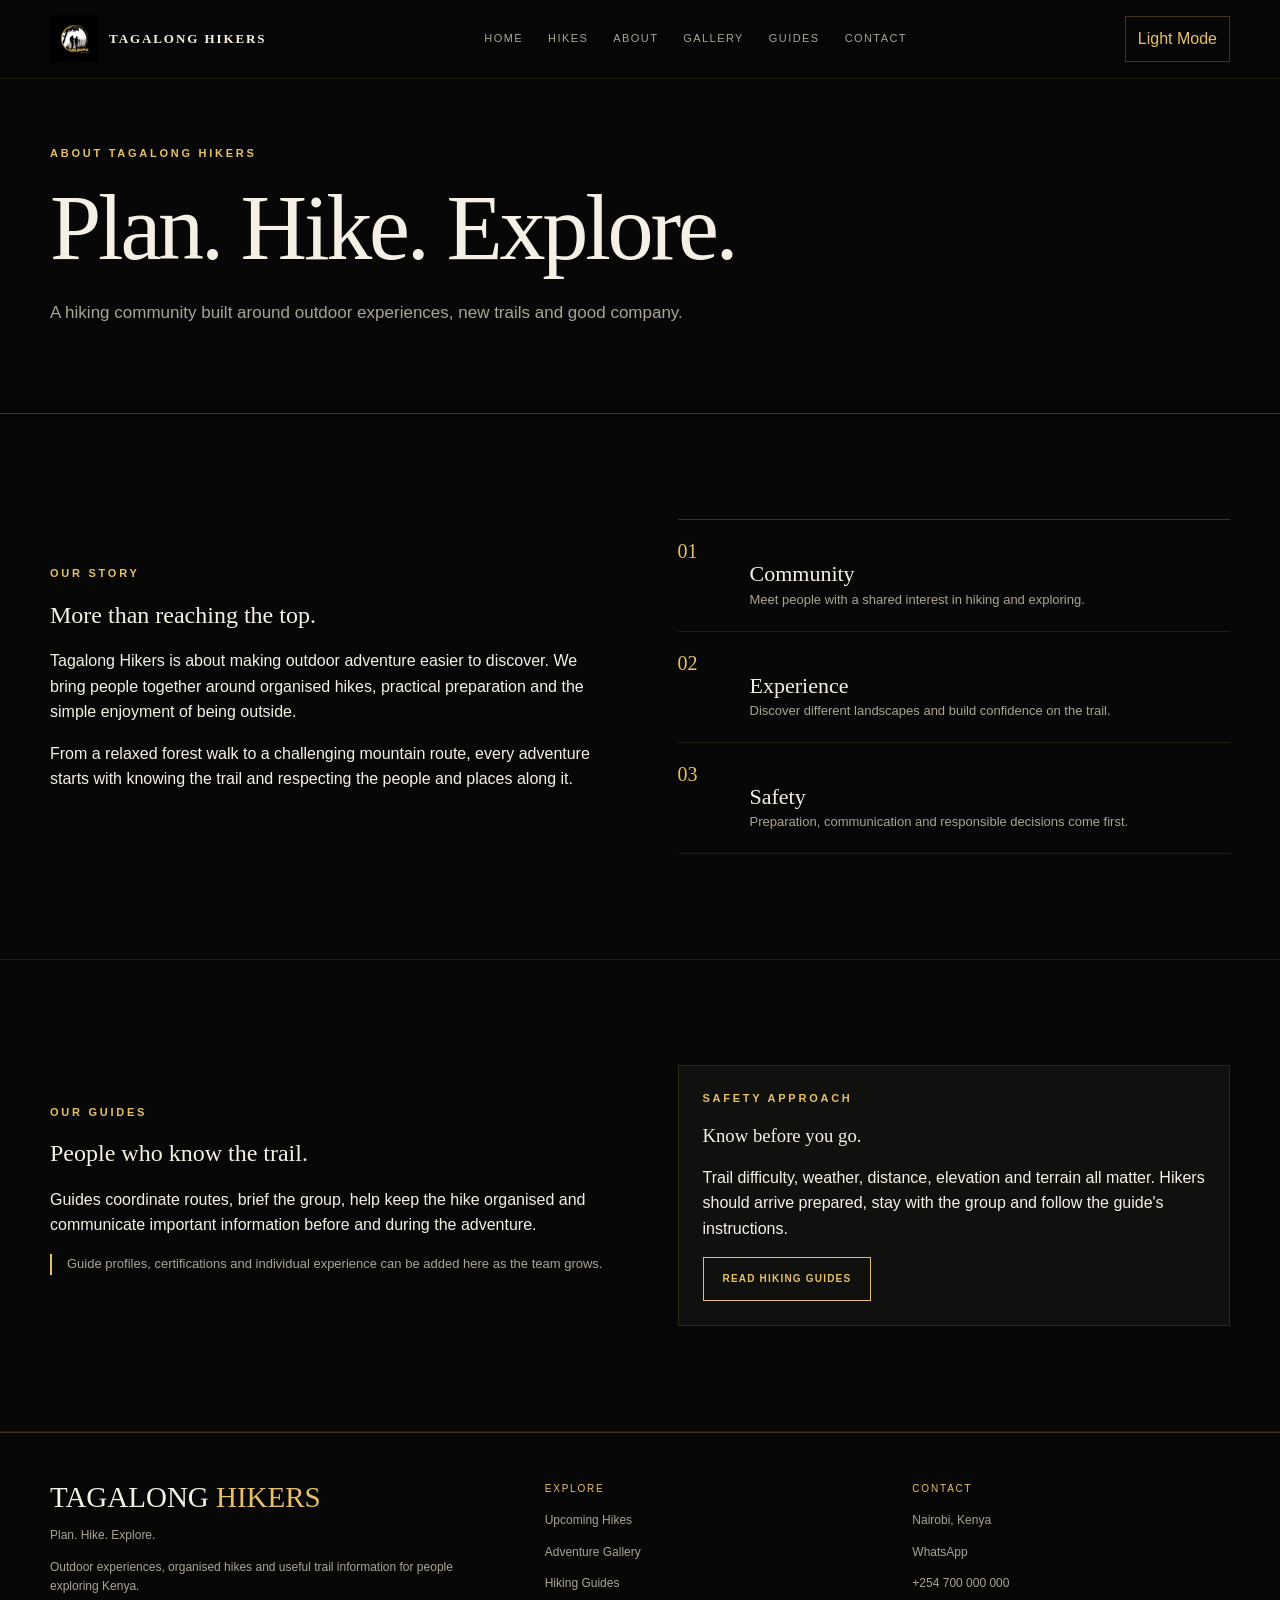
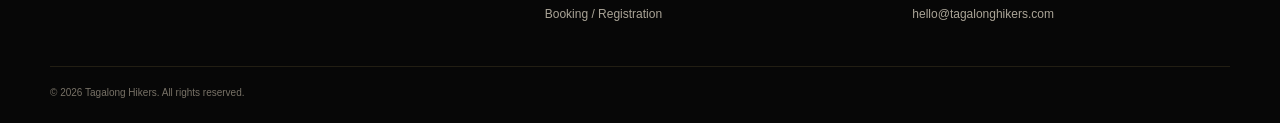
==== about.html @ f9eb4145 "initial commit" ====
<!doctype html>
<html lang="en">
  <head>
    <meta charset="utf-8" />
    <meta name="viewport" content="width=device-width,initial-scale=1" />
    <meta
      name="description"
      content="Tagalong Hikers — plan, hike and explore Kenya. Discover upcoming hikes, trail guides, registration and outdoor adventures."
    />
    <meta name="theme-color" content="#070707" />
    <title>About | Tagalong Hikers</title>
    <link rel="stylesheet" href="assets/styles.css" />
  </head>
  <body>
    <header class="site-header">
      <div class="container nav">
        <a class="brand" href="index.html"
          ><img src="assets/logo.png" alt="Tagalong Hikers logo" /><span
            >TAGALONG HIKERS</span
          ></a
        >
        <nav class="nav-links">
          <a href="index.html">Home</a><a href="hikes.html">Hikes</a
          ><a href="about.html">About</a><a href="gallery.html">Gallery</a
          ><a href="guides.html">Guides</a><a href="contact.html">Contact</a>
        </nav>
        <div class="nav-actions">
          <button class="theme-btn" type="button">Light Mode</button
          ><button class="menu-btn" type="button">Menu</button>
        </div>
      </div>
    </header>

    <main>
      <section class="page-hero">
        <div class="container">
          <div class="eyebrow">About Tagalong Hikers</div>
          <h1>Plan. Hike. Explore.</h1>
          <p>
            A hiking community built around outdoor experiences, new trails and
            good company.
          </p>
        </div>
      </section>
      <section class="section">
        <div class="container split">
          <div>
            <div class="eyebrow">Our story</div>
            <h2>More than reaching the top.</h2>
            <p>
              Tagalong Hikers is about making outdoor adventure easier to
              discover. We bring people together around organised hikes,
              practical preparation and the simple enjoyment of being outside.
            </p>
            <p>
              From a relaxed forest walk to a challenging mountain route, every
              adventure starts with knowing the trail and respecting the people
              and places along it.
            </p>
          </div>
          <div class="feature-list">
            <div class="feature">
              <b>01</b>
              <div>
                <h3>Community</h3>
                <p>
                  Meet people with a shared interest in hiking and exploring.
                </p>
              </div>
            </div>
            <div class="feature">
              <b>02</b>
              <div>
                <h3>Experience</h3>
                <p>
                  Discover different landscapes and build confidence on the
                  trail.
                </p>
              </div>
            </div>
            <div class="feature">
              <b>03</b>
              <div>
                <h3>Safety</h3>
                <p>
                  Preparation, communication and responsible decisions come
                  first.
                </p>
              </div>
            </div>
          </div>
        </div>
      </section>
      <section class="section">
        <div class="container split">
          <div>
            <div class="eyebrow">Our guides</div>
            <h2>People who know the trail.</h2>
            <p>
              Guides coordinate routes, brief the group, help keep the hike
              organised and communicate important information before and during
              the adventure.
            </p>
            <p class="notice">
              Guide profiles, certifications and individual experience can be
              added here as the team grows.
            </p>
          </div>
          <div class="card">
            <div class="eyebrow">Safety approach</div>
            <h3>Know before you go.</h3>
            <p>
              Trail difficulty, weather, distance, elevation and terrain all
              matter. Hikers should arrive prepared, stay with the group and
              follow the guide's instructions.
            </p>
            <a class="btn" href="guides.html">Read Hiking Guides</a>
          </div>
        </div>
      </section>
    </main>

    <footer>
      <div class="container">
        <div class="footer-grid">
          <div>
            <div class="footer-brand">TAGALONG <em>HIKERS</em></div>
            <p>Plan. Hike. Explore.</p>
            <p>
              Outdoor experiences, organised hikes and useful trail information
              for people exploring Kenya.
            </p>
          </div>
          <div>
            <div class="footer-title">Explore</div>
            <p><a href="hikes.html">Upcoming Hikes</a></p>
            <p><a href="gallery.html">Adventure Gallery</a></p>
            <p><a href="guides.html">Hiking Guides</a></p>
            <p><a href="booking.html">Booking / Registration</a></p>
          </div>
          <div>
            <div class="footer-title">Contact</div>
            <p>Nairobi, Kenya</p>
            <p><a href="https://wa.me/254700000000">WhatsApp</a></p>
            <p><a href="tel:+254700000000">+254 700 000 000</a></p>
            <p>
              <a href="mailto:hello@tagalonghikers.com"
                >hello@tagalonghikers.com</a
              >
            </p>
          </div>
        </div>
        <div class="copyright">
          © <span id="year"></span> Tagalong Hikers. All rights reserved.
        </div>
      </div>
    </footer>
    <script src="assets/script.js"></script>
  </body>
</html>
---- assets/styles.css ----
:root{
  --black:#070707;
  --black-2:#10100f;
  --black-3:#171715;
  --gold:#e6c068;
  --gold-light:#f1d995;
  --cream:#f5f0e5;
  --muted:#aaa497;
  --line:rgba(230,192,104,.25);
  --line-soft:rgba(230,192,104,.12);
  --max:1180px;
}
html[data-theme="light"]{
  --black:#f4f0e7;
  --black-2:#fffdf8;
  --black-3:#ebe5d8;
  --gold:#9c741b;
  --gold-light:#7c5b12;
  --cream:#171613;
  --muted:#655f54;
  --line:rgba(85,61,12,.28);
  --line-soft:rgba(85,61,12,.14);
}
*{box-sizing:border-box}
html{scroll-behavior:smooth}
body{margin:0;background:var(--black);color:var(--cream);font-family:Inter,Arial,sans-serif;line-height:1.6}
body,button,input,select,textarea{transition:background-color .25s,color .25s,border-color .25s}
a{color:inherit;text-decoration:none}
img{max-width:100%;display:block}
button{font:inherit}
.container{width:min(var(--max),calc(100% - 40px));margin:auto}
.site-header{position:fixed;inset:0 0 auto;z-index:100;background:color-mix(in srgb,var(--black) 92%,transparent);border-bottom:1px solid var(--line-soft);backdrop-filter:blur(12px)}
.nav{height:78px;display:flex;align-items:center;justify-content:space-between}
.brand{display:flex;align-items:center;gap:11px;font-family:Georgia,serif;font-weight:700;letter-spacing:.12em}
.brand img{width:48px;height:48px;object-fit:contain}
.brand span{font-size:13px}
.nav-links{display:flex;align-items:center;gap:25px;font-size:11px;text-transform:uppercase;letter-spacing:.13em}
.nav-links a{color:var(--muted)}
.nav-links a:hover,.nav-links a.active{color:var(--gold)}
.nav-actions{display:flex;gap:8px;align-items:center}
.menu-btn,.theme-btn{border:1px solid var(--line);background:transparent;color:var(--gold);padding:9px 12px;cursor:pointer}
.menu-btn{display:none}
.section{padding:105px 0;border-bottom:1px solid var(--line-soft)}
.hero{min-height:780px;padding:0;display:flex;align-items:center;position:relative;overflow:hidden;border-bottom:1px solid var(--line)}
.hero-full{isolation:isolate;background:#121613}
.hero-scene{position:absolute;inset:0;z-index:0;overflow:hidden;background:linear-gradient(135deg,#24251f 0%,#4b493d 48%,#161713 100%)}
.hero-background-image{position:absolute;inset:0;width:100%;height:100%;object-fit:cover;object-position:center;display:block}
.hero-image-placeholder{position:absolute;inset:0;display:flex;align-items:center;justify-content:center;flex-direction:column;gap:6px;color:rgba(245,240,229,.55);font-size:10px;letter-spacing:.2em;text-transform:uppercase;text-align:center}
.hero-image-placeholder small{font-size:9px;letter-spacing:.08em;color:rgba(245,240,229,.38);text-transform:none}
.hero-background-image:not([style*="display: none"]) + .hero-image-placeholder{display:none}
.scene-vignette{position:absolute;inset:0;background:linear-gradient(90deg,rgba(7,7,7,.88) 0%,rgba(7,7,7,.54) 38%,rgba(7,7,7,.12) 75%),linear-gradient(0deg,rgba(7,7,7,.64),transparent 38%,rgba(7,7,7,.16));pointer-events:none}
.hero-content{position:relative;z-index:2;width:100%;padding-top:92px;padding-bottom:110px}
.hero-copy-block{max-width:670px}
.eyebrow{font-size:11px;color:var(--gold);font-weight:700;text-transform:uppercase;letter-spacing:.25em}
h1,h2,h3{font-family:Georgia,"Times New Roman",serif;font-weight:500;line-height:1.06}
h1{font-size:clamp(54px,7.2vw,96px);margin:17px 0 22px;letter-spacing:-.035em}
h1 em{color:var(--gold);font-style:normal}
.hero-copy{max-width:570px;color:#ddd8cc;font-size:18px;line-height:1.7}
.actions{display:flex;gap:10px;flex-wrap:wrap;margin-top:31px}
.btn{display:inline-flex;align-items:center;justify-content:center;border:1px solid var(--gold);background:transparent;color:var(--gold);padding:12px 19px;min-height:44px;text-transform:uppercase;letter-spacing:.12em;font-size:10px;font-weight:700;cursor:pointer}
.btn:hover{background:var(--gold);color:var(--black)}
.btn.fill{background:var(--gold);color:var(--black)}
.btn.fill:hover{background:var(--gold-light)}
.scene-caption{position:absolute;right:32px;bottom:32px;z-index:3;border-left:2px solid var(--gold);padding:8px 16px;background:rgba(7,7,7,.35);backdrop-filter:blur(5px)}
.scene-caption span{display:block;color:var(--gold);font-size:8px;letter-spacing:.2em;font-weight:700}.scene-caption strong{font:500 23px Georgia,serif;color:#fff}
.hero-scroll{position:absolute;z-index:3;right:34px;bottom:34px;writing-mode:vertical-rl;color:#d0c8b7;font-size:8px;letter-spacing:.24em}
@media(max-width:900px){.hero{min-height:720px}.hero-content{padding-top:130px}.scene-vignette{background:linear-gradient(90deg,rgba(7,7,7,.9),rgba(7,7,7,.38)),linear-gradient(0deg,rgba(7,7,7,.72),transparent 48%)}.scene-caption{right:20px;bottom:24px}.hero-scroll{display:none}}
@media(max-width:620px){.hero{min-height:760px}.hero-content{padding-top:145px}.hero-copy{font-size:16px}.scene-caption{display:none}h1{font-size:54px}}

.hero-label{position:absolute;z-index:3;left:25px;right:25px;bottom:25px}
.hero-label strong{font:500 29px Georgia,serif;display:block}
.hero-label span{font-size:10px;color:var(--gold);text-transform:uppercase;letter-spacing:.16em}
.orbit{position:absolute;width:470px;height:470px;border:1px solid var(--line);border-radius:50%;transform:rotate(-18deg)}
.orbit:before{content:"TAGALONG HIKERS • PLAN • HIKE • EXPLORE •";position:absolute;top:-9px;left:50%;transform:translateX(-50%);white-space:nowrap;background:var(--black);padding:0 8px;color:var(--gold);font-size:9px;letter-spacing:.18em}
.hero-ring{position:absolute;width:410px;height:410px;border:1px solid var(--line-soft);border-radius:50%}

.section-head{display:flex;align-items:end;justify-content:space-between;gap:30px;margin-bottom:42px}
.section-head p{max-width:500px;color:var(--muted);margin:0}
.cards{display:grid;grid-template-columns:repeat(3,1fr);gap:16px}
.card{background:var(--black-2);border:1px solid var(--line-soft);padding:24px}
.card:hover{border-color:var(--line);transform:translateY(-3px);transition:.2s}
.hike-card{padding:0;overflow:hidden}
.hike-img{height:220px;position:relative;overflow:hidden;background:#222}
.hike-img img{width:100%;height:100%;object-fit:cover;transition:transform .5s}
.hike-card:hover .hike-img img{transform:scale(1.04)}
.hike-body{padding:23px}
.hike-meta{display:flex;gap:14px;flex-wrap:wrap;color:var(--muted);font-size:11px;margin:16px 0 20px}
.badge{display:inline-block;border:1px solid var(--line);padding:4px 7px;color:var(--gold);font-size:9px;letter-spacing:.13em;text-transform:uppercase}
.price{color:var(--cream);font-weight:700}
.filters{display:grid;grid-template-columns:1.5fr repeat(3,1fr);gap:10px;margin-bottom:28px}
input,select,textarea{width:100%;background:var(--black-2);border:1px solid var(--line-soft);color:var(--cream);padding:13px 14px;outline:none}
input:focus,select:focus,textarea:focus{border-color:var(--gold)}
label{font-size:10px;color:var(--gold);text-transform:uppercase;letter-spacing:.13em}
.field{display:flex;flex-direction:column;gap:7px}
.categories{display:flex;gap:8px;flex-wrap:wrap;margin-bottom:30px}
.category-btn{border:1px solid var(--line);background:transparent;color:var(--muted);padding:9px 13px;cursor:pointer;font-size:10px;text-transform:uppercase;letter-spacing:.12em}
.category-btn.active,.category-btn:hover{color:var(--gold);border-color:var(--gold)}
.empty{padding:50px;border:1px solid var(--line-soft);text-align:center;color:var(--muted);grid-column:1/-1}
.stats{display:grid;grid-template-columns:repeat(4,1fr);border:1px solid var(--line)}
.stat{padding:28px;border-right:1px solid var(--line)}
.stat:last-child{border-right:0}
.stat strong{font:500 42px Georgia,serif;color:var(--gold);display:block}
.stat span{font-size:10px;color:var(--muted);letter-spacing:.13em;text-transform:uppercase}
.split{display:grid;grid-template-columns:1fr 1fr;gap:75px;align-items:center}
.feature-list{border-top:1px solid var(--line)}
.feature{display:grid;grid-template-columns:58px 1fr;gap:14px;padding:20px 0;border-bottom:1px solid var(--line-soft)}
.feature b{color:var(--gold);font:500 20px Georgia,serif}
.feature p{margin:0;color:var(--muted);font-size:13px}
.feature h3{font-size:22px;margin-bottom:4px}
.map-wrap{height:460px;border:1px solid var(--line);overflow:hidden;background:var(--black-3);position:relative}
#map{height:100%;width:100%}
.map-note{position:absolute;z-index:500;left:15px;bottom:15px;background:var(--black-2);border:1px solid var(--line);padding:10px 12px;font-size:10px;color:var(--muted)}
.leaflet-control-attribution{font-size:8px}
.detail-grid{display:grid;grid-template-columns:1.1fr .9fr;gap:45px}
.detail-photo{height:480px;overflow:hidden;border:1px solid var(--line)}
.detail-photo img{width:100%;height:100%;object-fit:cover}
.detail-side{border:1px solid var(--line);background:var(--black-2);padding:28px;height:max-content}
.detail-facts{display:grid;grid-template-columns:1fr 1fr;border-top:1px solid var(--line);margin-top:24px}
.fact{padding:15px 0;border-bottom:1px solid var(--line-soft)}
.fact:nth-child(odd){padding-right:15px;border-right:1px solid var(--line-soft)}
.fact:nth-child(even){padding-left:15px}
.fact small{display:block;color:var(--muted);font-size:9px;text-transform:uppercase;letter-spacing:.13em}
.fact strong{font-size:14px}
.detail-sections{display:grid;grid-template-columns:1fr 1fr;gap:16px;margin-top:18px}
.list-card ul{padding-left:18px;color:var(--muted);margin-bottom:0}
.list-card li{margin:7px 0}
.elevation{border:1px solid var(--line);background:var(--black-2);padding:25px;margin-top:16px}
.elevation svg{width:100%;height:180px}
.elevation polyline{fill:none;stroke:var(--gold);stroke-width:3}
.elevation .axis{stroke:var(--line);stroke-width:1}
.gallery{display:grid;grid-template-columns:1.2fr .8fr .8fr;grid-auto-rows:220px;gap:12px}
.gallery-item{position:relative;overflow:hidden;border:1px solid var(--line-soft)}
.gallery-item:first-child{grid-row:span 2}
.gallery-item img{width:100%;height:100%;object-fit:cover;transition:.4s}
.gallery-item:hover img{transform:scale(1.04)}
.gallery-caption{position:absolute;z-index:2;left:16px;bottom:13px;font:500 20px Georgia,serif;text-shadow:0 2px 12px #000}
.guides{display:grid;grid-template-columns:repeat(2,1fr);gap:16px}
.guide-card{display:grid;grid-template-columns:75px 1fr;gap:20px}
.guide-number{font:500 60px Georgia,serif;color:rgba(230,192,104,.28)}
.testimonials{display:grid;grid-template-columns:repeat(3,1fr);gap:16px}
.quote{font:500 20px Georgia,serif;line-height:1.35}
.reviewer{color:var(--gold);font-size:10px;text-transform:uppercase;letter-spacing:.14em;margin-top:20px}
.weather{display:grid;grid-template-columns:repeat(4,1fr);gap:12px}
.weather-card{border:1px solid var(--line-soft);background:var(--black-2);padding:20px}
.weather-day{font-size:10px;text-transform:uppercase;color:var(--gold);letter-spacing:.14em}
.weather-temp{font:500 35px Georgia,serif;margin:12px 0 3px}
.weather-desc{font-size:12px;color:var(--muted)}
.form-layout{display:grid;grid-template-columns:1.1fr .9fr;gap:30px}
.form-grid{display:grid;grid-template-columns:1fr 1fr;gap:15px}
.full{grid-column:1/-1}
.confirmation{display:none;border:1px solid var(--gold);padding:22px;margin-top:15px}
.confirmation.show{display:block}
.confirmation strong{color:var(--gold);font-family:Georgia,serif;font-size:22px}
.cta{padding:90px 0;text-align:center;background:var(--black-2);border-bottom:1px solid var(--line-soft)}
.cta h2{max-width:780px;margin:12px auto 15px}
.cta p{max-width:600px;margin:auto;color:var(--muted)}
footer{padding:48px 0 22px;border-top:1px solid var(--line)}
.footer-grid{display:grid;grid-template-columns:1.4fr 1fr 1fr;gap:50px}
.footer-brand{font:500 29px Georgia,serif}
.footer-brand em{color:var(--gold);font-style:normal}
.footer-title{color:var(--gold);font-size:10px;text-transform:uppercase;letter-spacing:.18em;margin-bottom:14px}
footer p,footer a{color:var(--muted);font-size:12px}
footer a:hover{color:var(--gold)}
.copyright{margin-top:30px;padding-top:18px;border-top:1px solid var(--line-soft);color:#777166;font-size:10px}
.page-hero{padding:145px 0 70px;border-bottom:1px solid var(--line)}
.page-hero p{color:var(--muted);max-width:650px;font-size:17px}
.modal{display:none;position:fixed;inset:0;background:rgba(0,0,0,.78);z-index:300;padding:30px;overflow:auto}
.modal.show{display:flex;align-items:center;justify-content:center}
.modal-box{width:min(900px,100%);background:var(--black-2);border:1px solid var(--gold);padding:30px;position:relative}
.close{position:absolute;right:15px;top:15px;border:1px solid var(--line);background:transparent;color:var(--gold);padding:7px 10px;cursor:pointer}
.notice{border-left:2px solid var(--gold);padding-left:15px;color:var(--muted);font-size:13px}
@media(max-width:900px){
  .nav-links{display:none;position:absolute;top:78px;left:0;right:0;padding:20px;background:var(--black);border-bottom:1px solid var(--line);flex-direction:column;align-items:flex-start}
  .nav-links.open{display:flex}.menu-btn{display:block}
  .hero-grid,.split,.detail-grid,.form-layout{grid-template-columns:1fr}
  .hero-visual{order:-1;height:400px}.hero-photo{height:390px;width:320px}.orbit{width:390px;height:390px}.hero-ring{width:350px;height:350px}
  .cards,.testimonials{grid-template-columns:1fr}
  .stats{grid-template-columns:1fr 1fr}.stat:nth-child(2){border-right:0}.stat{border-bottom:1px solid var(--line)}
  .filters{grid-template-columns:1fr 1fr}
  .weather{grid-template-columns:1fr 1fr}
  .detail-photo{height:360px}
  .footer-grid{grid-template-columns:1fr 1fr}
}
@media(max-width:560px){
  .container{width:calc(100% - 28px)}
  .nav{height:68px}.nav-links{top:68px}
  .brand span{font-size:10px}.brand img{width:42px;height:42px}
  h1{font-size:50px}
  .hero{padding-top:110px}.hero-visual{height:330px}.hero-photo{width:255px;height:315px}.orbit{width:310px;height:310px}.hero-ring{width:280px;height:280px}
  .filters,.form-grid,.detail-sections,.guides{grid-template-columns:1fr}
  .full{grid-column:auto}
  .stats,.weather{grid-template-columns:1fr}
  .stat{border-right:0}.stat:last-child{border-bottom:0}
  .gallery{grid-template-columns:1fr;grid-auto-rows:230px}.gallery-item:first-child{grid-row:auto}
  .footer-grid{grid-template-columns:1fr}
}
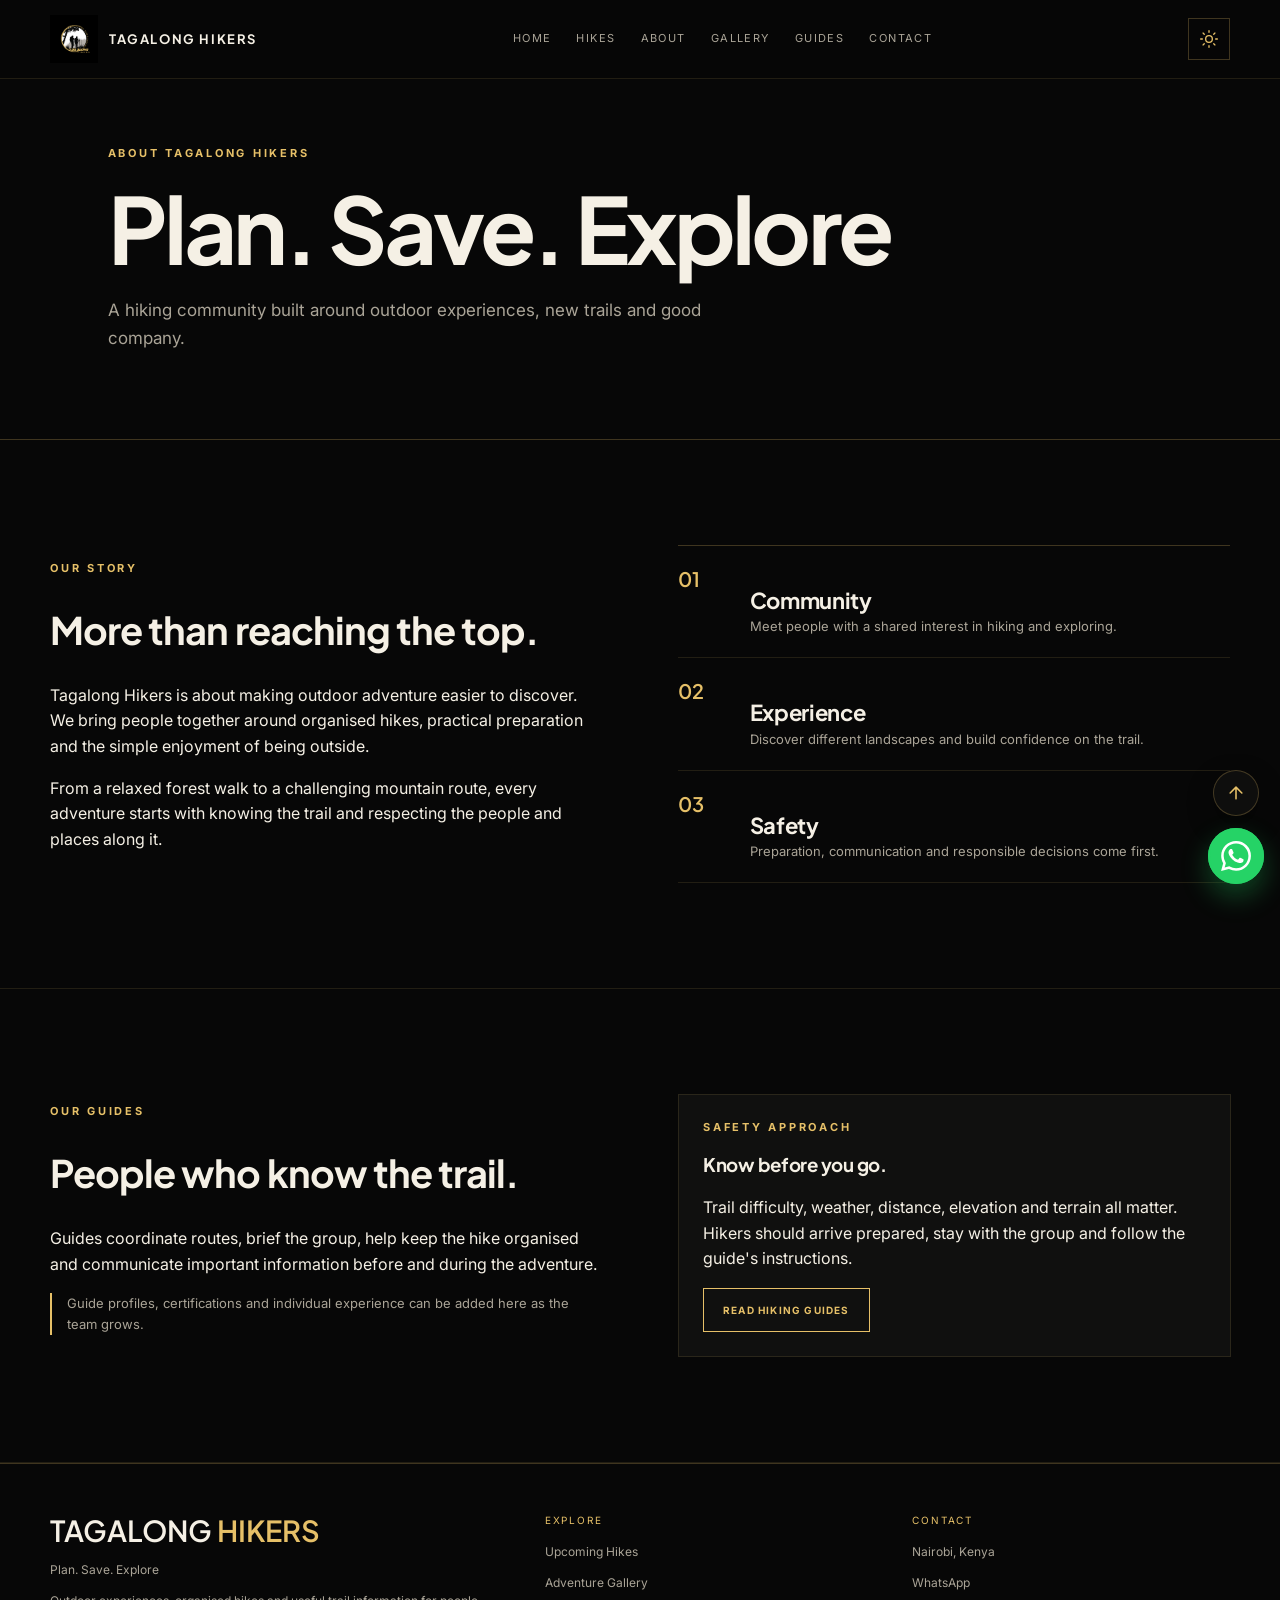
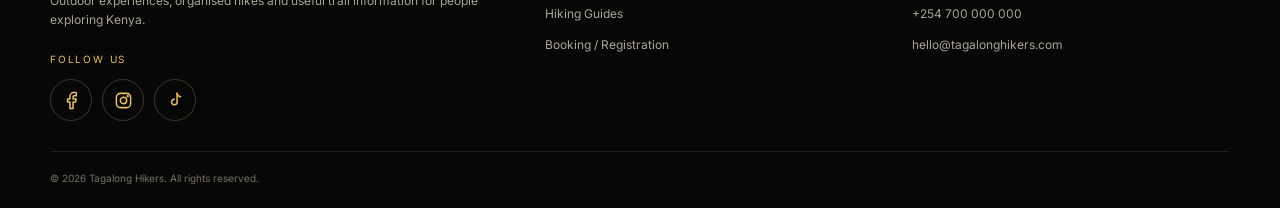
==== commit 7dcfeca8: "refined styling" ====
--- a/about.html
+++ b/about.html
@@ -35,7 +35,7 @@
       <section class="page-hero">
         <div class="container">
           <div class="eyebrow">About Tagalong Hikers</div>
-          <h1>Plan. Hike. Explore.</h1>
+          <h1>Plan. Save. Explore</h1>
           <p>
             A hiking community built around outdoor experiences, new trails and
             good company.
@@ -125,7 +125,7 @@
         <div class="footer-grid">
           <div>
             <div class="footer-brand">TAGALONG <em>HIKERS</em></div>
-            <p>Plan. Hike. Explore.</p>
+            <p>Plan. Save. Explore</p>
             <p>
               Outdoor experiences, organised hikes and useful trail information
               for people exploring Kenya.
--- a/assets/styles.css
+++ b/assets/styles.css
@@ -1,3 +1,4 @@
+@import url('https://fonts.googleapis.com/css2?family=Inter:wght@400;500;600;700&family=Plus+Jakarta+Sans:wght@500;600;700;800&display=swap');
 
 :root{
   --black:#070707;
@@ -24,7 +25,7 @@
 }
 *{box-sizing:border-box}
 html{scroll-behavior:smooth}
-body{margin:0;background:var(--black);color:var(--cream);font-family:Inter,Arial,sans-serif;line-height:1.6}
+body{margin:0;background:var(--black);color:var(--cream);font-family:var(--body);line-height:1.6}
 body,button,input,select,textarea{transition:background-color .25s,color .25s,border-color .25s}
 a{color:inherit;text-decoration:none}
 img{max-width:100%;display:block}
@@ -32,7 +33,7 @@
 .container{width:min(var(--max),calc(100% - 40px));margin:auto}
 .site-header{position:fixed;inset:0 0 auto;z-index:100;background:color-mix(in srgb,var(--black) 92%,transparent);border-bottom:1px solid var(--line-soft);backdrop-filter:blur(12px)}
 .nav{height:78px;display:flex;align-items:center;justify-content:space-between}
-.brand{display:flex;align-items:center;gap:11px;font-family:Georgia,serif;font-weight:700;letter-spacing:.12em}
+.brand{display:flex;align-items:center;gap:11px;font-family:var(--display);font-weight:700;letter-spacing:.12em}
 .brand img{width:48px;height:48px;object-fit:contain}
 .brand span{font-size:13px}
 .nav-links{display:flex;align-items:center;gap:25px;font-size:11px;text-transform:uppercase;letter-spacing:.13em}
@@ -53,7 +54,7 @@
 .hero-content{position:relative;z-index:2;width:100%;padding-top:92px;padding-bottom:110px}
 .hero-copy-block{max-width:670px}
 .eyebrow{font-size:11px;color:var(--gold);font-weight:700;text-transform:uppercase;letter-spacing:.25em}
-h1,h2,h3{font-family:Georgia,"Times New Roman",serif;font-weight:500;line-height:1.06}
+h1,h2,h3{font-family:var(--display);font-weight:500;line-height:1.06}
 h1{font-size:clamp(54px,7.2vw,96px);margin:17px 0 22px;letter-spacing:-.035em}
 h1 em{color:var(--gold);font-style:normal}
 .hero-copy{max-width:570px;color:#ddd8cc;font-size:18px;line-height:1.7}
@@ -63,13 +64,13 @@
 .btn.fill{background:var(--gold);color:var(--black)}
 .btn.fill:hover{background:var(--gold-light)}
 .scene-caption{position:absolute;right:32px;bottom:32px;z-index:3;border-left:2px solid var(--gold);padding:8px 16px;background:rgba(7,7,7,.35);backdrop-filter:blur(5px)}
-.scene-caption span{display:block;color:var(--gold);font-size:8px;letter-spacing:.2em;font-weight:700}.scene-caption strong{font:500 23px Georgia,serif;color:#fff}
+.scene-caption span{display:block;color:var(--gold);font-size:8px;letter-spacing:.2em;font-weight:700}.scene-caption strong{font:600 23px var(--display);color:#fff}
 .hero-scroll{position:absolute;z-index:3;right:34px;bottom:34px;writing-mode:vertical-rl;color:#d0c8b7;font-size:8px;letter-spacing:.24em}
 @media(max-width:900px){.hero{min-height:720px}.hero-content{padding-top:130px}.scene-vignette{background:linear-gradient(90deg,rgba(7,7,7,.9),rgba(7,7,7,.38)),linear-gradient(0deg,rgba(7,7,7,.72),transparent 48%)}.scene-caption{right:20px;bottom:24px}.hero-scroll{display:none}}
 @media(max-width:620px){.hero{min-height:760px}.hero-content{padding-top:145px}.hero-copy{font-size:16px}.scene-caption{display:none}h1{font-size:54px}}
 
 .hero-label{position:absolute;z-index:3;left:25px;right:25px;bottom:25px}
-.hero-label strong{font:500 29px Georgia,serif;display:block}
+.hero-label strong{font:600 29px var(--display);display:block}
 .hero-label span{font-size:10px;color:var(--gold);text-transform:uppercase;letter-spacing:.16em}
 .orbit{position:absolute;width:470px;height:470px;border:1px solid var(--line);border-radius:50%;transform:rotate(-18deg)}
 .orbit:before{content:"TAGALONG HIKERS • PLAN • HIKE • EXPLORE •";position:absolute;top:-9px;left:50%;transform:translateX(-50%);white-space:nowrap;background:var(--black);padding:0 8px;color:var(--gold);font-size:9px;letter-spacing:.18em}
@@ -100,12 +101,12 @@
 .stats{display:grid;grid-template-columns:repeat(4,1fr);border:1px solid var(--line)}
 .stat{padding:28px;border-right:1px solid var(--line)}
 .stat:last-child{border-right:0}
-.stat strong{font:500 42px Georgia,serif;color:var(--gold);display:block}
+.stat strong{font:600 42px var(--display);color:var(--gold);display:block}
 .stat span{font-size:10px;color:var(--muted);letter-spacing:.13em;text-transform:uppercase}
 .split{display:grid;grid-template-columns:1fr 1fr;gap:75px;align-items:center}
 .feature-list{border-top:1px solid var(--line)}
 .feature{display:grid;grid-template-columns:58px 1fr;gap:14px;padding:20px 0;border-bottom:1px solid var(--line-soft)}
-.feature b{color:var(--gold);font:500 20px Georgia,serif}
+.feature b{color:var(--gold);font:600 20px var(--display)}
 .feature p{margin:0;color:var(--muted);font-size:13px}
 .feature h3{font-size:22px;margin-bottom:4px}
 .map-wrap{height:460px;border:1px solid var(--line);overflow:hidden;background:var(--black-3);position:relative}
@@ -134,30 +135,30 @@
 .gallery-item:first-child{grid-row:span 2}
 .gallery-item img{width:100%;height:100%;object-fit:cover;transition:.4s}
 .gallery-item:hover img{transform:scale(1.04)}
-.gallery-caption{position:absolute;z-index:2;left:16px;bottom:13px;font:500 20px Georgia,serif;text-shadow:0 2px 12px #000}
+.gallery-caption{position:absolute;z-index:2;left:16px;bottom:13px;font:600 20px var(--display);text-shadow:0 2px 12px #000}
 .guides{display:grid;grid-template-columns:repeat(2,1fr);gap:16px}
 .guide-card{display:grid;grid-template-columns:75px 1fr;gap:20px}
-.guide-number{font:500 60px Georgia,serif;color:rgba(230,192,104,.28)}
+.guide-number{font:600 60px var(--display);color:rgba(230,192,104,.28)}
 .testimonials{display:grid;grid-template-columns:repeat(3,1fr);gap:16px}
-.quote{font:500 20px Georgia,serif;line-height:1.35}
+.quote{font:600 20px var(--display);line-height:1.35}
 .reviewer{color:var(--gold);font-size:10px;text-transform:uppercase;letter-spacing:.14em;margin-top:20px}
 .weather{display:grid;grid-template-columns:repeat(4,1fr);gap:12px}
 .weather-card{border:1px solid var(--line-soft);background:var(--black-2);padding:20px}
 .weather-day{font-size:10px;text-transform:uppercase;color:var(--gold);letter-spacing:.14em}
-.weather-temp{font:500 35px Georgia,serif;margin:12px 0 3px}
+.weather-temp{font:600 35px var(--display);margin:12px 0 3px}
 .weather-desc{font-size:12px;color:var(--muted)}
 .form-layout{display:grid;grid-template-columns:1.1fr .9fr;gap:30px}
 .form-grid{display:grid;grid-template-columns:1fr 1fr;gap:15px}
 .full{grid-column:1/-1}
 .confirmation{display:none;border:1px solid var(--gold);padding:22px;margin-top:15px}
 .confirmation.show{display:block}
-.confirmation strong{color:var(--gold);font-family:Georgia,serif;font-size:22px}
+.confirmation strong{color:var(--gold);font-family:var(--display);font-size:22px}
 .cta{padding:90px 0;text-align:center;background:var(--black-2);border-bottom:1px solid var(--line-soft)}
 .cta h2{max-width:780px;margin:12px auto 15px}
 .cta p{max-width:600px;margin:auto;color:var(--muted)}
 footer{padding:48px 0 22px;border-top:1px solid var(--line)}
 .footer-grid{display:grid;grid-template-columns:1.4fr 1fr 1fr;gap:50px}
-.footer-brand{font:500 29px Georgia,serif}
+.footer-brand{font:600 29px var(--display)}
 .footer-brand em{color:var(--gold);font-style:normal}
 .footer-title{color:var(--gold);font-size:10px;text-transform:uppercase;letter-spacing:.18em;margin-bottom:14px}
 footer p,footer a{color:var(--muted);font-size:12px}
@@ -195,3 +196,475 @@
   .gallery{grid-template-columns:1fr;grid-auto-rows:230px}.gallery-item:first-child{grid-row:auto}
   .footer-grid{grid-template-columns:1fr}
 }
+
+/* ===================================================================
+   MOTION LAYER
+   Hidden start states are scoped to .js-motion, which script.js only adds
+   when the visitor has not asked for reduced motion.
+   =================================================================== */
+:focus-visible{outline:2px solid var(--gold);outline-offset:3px}
+
+/* scroll progress + header */
+.scroll-progress{position:fixed;top:0;left:0;width:100%;height:3px;z-index:200;pointer-events:none;transform-origin:0 50%;transform:scaleX(0);background:linear-gradient(90deg,var(--gold),var(--gold-light))}
+.site-header{transition:box-shadow .3s,border-color .3s}
+.site-header.scrolled{border-bottom-color:var(--line);box-shadow:0 12px 40px rgba(0,0,0,.28)}
+body.page-leave{opacity:0;transition:opacity .26s ease}
+
+/* 3D hero canvas */
+.js-motion #hiker-canvas{opacity:0;transition:opacity 1.8s ease}
+.js-motion #hiker-canvas.ready{opacity:1}
+.hero-scene,.hero-content{will-change:transform}
+.hero-content{perspective:1200px}
+.hero-copy-block{transform-style:preserve-3d;transform:rotateX(var(--hrx,0deg)) rotateY(var(--hry,0deg));transition:transform .6s cubic-bezier(.2,.8,.2,1)}
+
+/* headline: each word rotates up out of a mask */
+.word{display:inline-block;max-width:100%;overflow:hidden;vertical-align:top;padding:0 .05em .14em;margin:0 -.05em -.14em;perspective:700px}
+.word-inner{display:inline-block;transform-origin:50% 100%;transform:translateY(105%) rotateX(-75deg);opacity:0;animation:wordIn 1s cubic-bezier(.2,.8,.2,1) forwards;animation-delay:calc(var(--i) * 75ms + 200ms)}
+@keyframes wordIn{to{transform:none;opacity:1}}
+
+/* hero supporting copy */
+.js-motion .hero-copy-block .eyebrow,
+.js-motion .hero-copy-block .hero-copy,
+.js-motion .hero-copy-block .actions{opacity:0;animation:riseIn 1s cubic-bezier(.2,.8,.2,1) both}
+.js-motion .hero-copy-block .eyebrow{animation-delay:.05s}
+.js-motion .hero-copy-block .hero-copy{animation-delay:.95s}
+.js-motion .hero-copy-block .actions{animation-delay:1.15s}
+@keyframes riseIn{from{opacity:0;transform:translateY(26px)}to{opacity:1;transform:none}}
+.js-motion .hero-scroll{animation:bob 2.6s ease-in-out infinite}
+@keyframes bob{50%{transform:translateY(-9px)}}
+
+/* scroll reveals */
+.js-motion [data-reveal]{opacity:0;transition:opacity .8s cubic-bezier(.2,.7,.2,1) var(--d,0ms),transform .95s cubic-bezier(.2,.7,.2,1) var(--d,0ms)}
+.js-motion [data-reveal="up"]{transform:translateY(36px)}
+.js-motion [data-reveal="left"]{transform:translateX(-34px)}
+.js-motion [data-reveal="zoom"]{transform:scale(.92)}
+.js-motion [data-reveal="3d"]{transform:perspective(1000px) translateY(44px) rotateX(16deg) scale(.96);transform-origin:50% 100%}
+.js-motion [data-reveal="flip"]{transform:perspective(800px) rotateX(-70deg);transform-origin:50% 0}
+.js-motion [data-reveal].in-view{opacity:1;transform:none}
+
+/* 3D tilt cards */
+:is(.card,.gallery-item,.weather-card).tilt,
+:is(.card,.gallery-item,.weather-card).tilt:hover{
+  position:relative;
+  transform:perspective(900px) translateY(var(--lift,0px)) rotateX(var(--rx,0deg)) rotateY(var(--ry,0deg));
+  transition:transform .55s cubic-bezier(.2,.8,.2,1),border-color .2s,box-shadow .4s;
+  will-change:transform}
+:is(.card,.gallery-item,.weather-card).tilt.tilting,
+:is(.card,.gallery-item,.weather-card).tilt.tilting:hover{
+  --lift:-6px;
+  transition:transform .12s ease-out,border-color .2s,box-shadow .4s;
+  border-color:var(--line);
+  box-shadow:0 28px 50px -24px rgba(0,0,0,.55)}
+.tilt-glare{position:absolute;inset:0;z-index:4;pointer-events:none;opacity:0;transition:opacity .35s;
+  background:radial-gradient(420px circle at var(--mx,50%) var(--my,50%),color-mix(in srgb,var(--gold) 24%,transparent),transparent 55%)}
+.tilting .tilt-glare{opacity:1}
+.tilt .hike-img img{transition:transform .3s ease-out}
+.tilt.tilting .hike-img img{transform:scale(1.1) translate(var(--tx,0px),var(--ty,0px))}
+
+/* buttons: magnetic pull and light sweep */
+.btn{position:relative;overflow:hidden;transform:translate(var(--bx,0px),var(--by,0px));transition:background-color .25s,color .25s,transform .3s cubic-bezier(.2,.8,.2,1)}
+.btn::after{content:"";position:absolute;inset:0;pointer-events:none;background:linear-gradient(110deg,transparent 30%,rgba(255,255,255,.34) 50%,transparent 70%);transform:translateX(-130%)}
+.btn:hover::after{transform:translateX(130%);transition:transform .75s ease}
+
+/* elevation profile draws itself */
+.js-motion .elevation polyline[pathLength]{stroke-dasharray:1;stroke-dashoffset:1}
+.js-motion .elevation.in-view polyline[pathLength]{stroke-dashoffset:0;transition:stroke-dashoffset 2.4s cubic-bezier(.6,0,.2,1) .3s}
+
+/* modal opens with a 3D pop */
+.modal.show{animation:fadeIn .25s ease both}
+.modal.show .modal-box{animation:modalIn .65s cubic-bezier(.2,.8,.2,1) both;transform-origin:50% 0}
+@keyframes fadeIn{from{opacity:0}to{opacity:1}}
+@keyframes modalIn{from{opacity:0;transform:perspective(1200px) translateY(46px) rotateX(-14deg) scale(.94)}to{opacity:1;transform:none}}
+
+/* slow push-in on the hero photo fallback */
+.hero-background-image{animation:pushIn 24s ease-in-out infinite alternate}
+@keyframes pushIn{from{transform:scale(1)}to{transform:scale(1.08)}}
+
+@media(hover:none){.tilt-glare{display:none}}
+@media(prefers-reduced-motion:reduce){
+  *,*::before,*::after{animation:none!important;transition-duration:.01ms!important;scroll-behavior:auto!important}
+  .word-inner{opacity:1;transform:none}
+}
+
+
+/* ===================================================================
+   THEME SYNC + FIT FIXES
+   =================================================================== */
+
+/* Form controls and scrollbars follow the theme */
+html{color-scheme:dark}
+html[data-theme="light"]{color-scheme:light}
+
+/* The hero always sits on a dark photo / 3D scene, so it keeps the dark-theme
+   palette in BOTH modes. Without this, light mode turned the headline dark. */
+.hero,.hero-full{
+  --black:#070707;--black-2:#10100f;--black-3:#171715;
+  --gold:#e6c068;--gold-light:#f1d995;--cream:#f5f0e5;--muted:#aaa497;
+  --line:rgba(230,192,104,.25);--line-soft:rgba(230,192,104,.12);
+  color:var(--cream)}
+
+/* Gallery captions sit on photos: fixed light text over a soft shade */
+.gallery-item::before{content:"";position:absolute;inset:auto 0 0;height:55%;z-index:1;pointer-events:none;background:linear-gradient(0deg,rgba(7,7,7,.75),transparent)}
+.gallery-caption{color:#f5f0e5}
+
+/* Dark map tiles in dark mode; normal tiles in light mode */
+/* (scoped in the Kenya map block below) */
+
+/* Hero copy sits a little further in from the left edge, on every page */
+.hero-copy-block{margin-left:clamp(0px,4.5vw,64px)}
+.page-hero .container{padding-left:clamp(0px,4.5vw,64px)}
+
+/* Nothing may cause sideways scrolling while things animate */
+html,body{overflow-x:clip}
+@supports not (overflow:clip){html,body{overflow-x:hidden}}
+.stat strong{font-variant-numeric:tabular-nums}
+
+/* Headlines never outgrow the screen (words are masked, so they must fit) */
+@media(max-width:620px){
+  .hero h1,.page-hero h1{font-size:min(54px,14.5vw)}
+}
+
+/* Modal: tall content scrolls from the top instead of being cut off */
+.modal.show{align-items:normal;justify-content:normal}
+.modal-box{margin:auto}
+.modal .detail-photo{height:min(360px,45vh)}
+@media(max-width:560px){
+  .modal{padding:12px}
+  .modal-box{padding:20px}
+}
+
+/* ===================================================================
+   KENYA HIKING MAP
+   =================================================================== */
+:root{--lv-easy:#79c088;--lv-moderate:#e0b24e;--lv-difficult:#e2805a}
+html[data-theme="light"]{--lv-easy:#2f7a42;--lv-moderate:#94670a;--lv-difficult:#b04722}
+.lv-easy{--c:var(--lv-easy)}.lv-moderate{--c:var(--lv-moderate)}.lv-difficult{--c:var(--lv-difficult)}
+
+.kenya-section h2{font-size:clamp(30px,4vw,44px);margin:10px 0 0}
+.kenya-layout{display:grid;grid-template-columns:1fr 340px;gap:16px;align-items:start}
+.kenya-wrap{height:640px;scroll-margin-top:96px}
+#contact-map{height:100%;width:100%}
+.kenya-map{background:var(--black-3);font-family:Inter,Arial,sans-serif}
+.map-hint{margin:14px 0 0;color:var(--muted);font-size:12px}
+@media(max-width:900px){
+  .kenya-layout{grid-template-columns:1fr}
+  .kenya-wrap{height:480px}
+  .kenya-section .section-head{flex-direction:column;align-items:flex-start;gap:12px}
+}
+
+/* Dark-mode tile filter only applies to the older OSM maps; this map swaps real tiles */
+html:not([data-theme="light"]) .leaflet-container:not(.kenya-map) .leaflet-tile-pane{filter:invert(1) hue-rotate(180deg) brightness(.92) contrast(.9) saturate(.7)}
+
+/* pins */
+.pin-wrap{background:none;border:0}
+.pin{--c:var(--gold);position:relative;display:block;width:38px;height:46px;filter:drop-shadow(0 5px 6px rgba(0,0,0,.45));
+  animation:pinDrop .7s cubic-bezier(.3,1.6,.5,1) both;animation-delay:calc(var(--i) * 70ms + 200ms);animation-play-state:paused}
+.kenya-wrap.live .pin{animation-play-state:running}
+.pin svg{display:block;width:38px;height:46px;overflow:visible;transform-origin:50% 100%;transition:transform .25s cubic-bezier(.2,.8,.2,1)}
+.pin-body{fill:var(--c);stroke:rgba(0,0,0,.4);stroke-width:1.5}
+.pin-peak{fill:#fff}
+.pin.lv-moderate .pin-peak{fill:#1a1408}
+.pin-ours .pin-body{stroke:#f1d995;stroke-width:2.5}
+.leaflet-marker-icon:hover .pin svg,.pin.active svg{transform:scale(1.2) translateY(-2px)}
+.pin.active .pin-body{stroke:#fff;stroke-width:2.5}
+.pin-pulse{position:absolute;left:19px;top:18px;width:28px;height:28px;margin:-14px 0 0 -14px;border:2px solid #f1d995;border-radius:50%;animation:pinPulse 2.4s ease-out infinite}
+@keyframes pinDrop{from{opacity:0;transform:translateY(-30px) scale(.6)}to{opacity:1;transform:none}}
+@keyframes pinPulse{from{transform:scale(.6);opacity:.9}to{transform:scale(2.3);opacity:0}}
+.city-label{background:transparent;border:0;box-shadow:none;color:var(--gold);font:700 9px Inter,Arial,sans-serif;letter-spacing:.16em;text-transform:uppercase;text-shadow:0 0 5px var(--black),0 0 5px var(--black)}
+.city-label:before{display:none}
+
+/* map controls */
+.kenya-map .map-panel{background:color-mix(in srgb,var(--black-2) 92%,transparent);border:1px solid var(--line);backdrop-filter:blur(6px);color:var(--muted);font-size:11px}
+.map-toggle{display:flex;padding:3px;gap:3px}
+.map-toggle button{border:0;background:transparent;color:var(--muted);padding:7px 12px;font:700 10px Inter,Arial,sans-serif;letter-spacing:.12em;text-transform:uppercase;cursor:pointer;transition:background-color .2s,color .2s}
+.map-toggle button:hover{color:var(--gold)}
+.map-toggle button.active{background:var(--gold);color:var(--black)}
+.map-legend{display:flex;flex-wrap:wrap;gap:6px 14px;padding:9px 12px;margin-bottom:26px!important;max-width:300px}
+.map-legend span{display:inline-flex;align-items:center;gap:6px}
+.dot{width:10px;height:10px;border-radius:50%;background:var(--c);display:inline-block}
+.dot.ring{background:transparent;border:2px solid var(--gold)}
+.kenya-map .leaflet-bar{border:1px solid var(--line);box-shadow:none;border-radius:0}
+.kenya-map .leaflet-bar a{background:var(--black-2);color:var(--gold);border-bottom:1px solid var(--line-soft);border-radius:0}
+.kenya-map .leaflet-bar a:hover{background:var(--gold);color:var(--black)}
+.kenya-map .leaflet-control-attribution{background:color-mix(in srgb,var(--black) 82%,transparent);color:var(--muted)}
+.kenya-map .leaflet-control-attribution a{color:var(--gold)}
+
+/* popups */
+.kenya-popup .leaflet-popup-content-wrapper{background:var(--black-2);color:var(--cream);border:1px solid var(--line);border-radius:0;box-shadow:0 22px 50px rgba(0,0,0,.5);animation:popIn .35s cubic-bezier(.2,.8,.2,1) both;transform-origin:50% 100%}
+.kenya-popup .leaflet-popup-tip{background:var(--black-2);border:1px solid var(--line)}
+.kenya-popup .leaflet-popup-content{margin:18px 20px}
+.kenya-popup a.leaflet-popup-close-button{color:var(--gold);top:8px;right:8px}
+.kp-tags{display:flex;gap:6px;flex-wrap:wrap}
+.kp .badge{color:var(--c,var(--gold));border-color:currentColor}
+.kp .badge.badge-ours{color:var(--gold)}
+.kp h3{font-size:24px;margin:12px 0 4px}
+.kp p{margin:0 0 10px;font-size:13px;line-height:1.55;color:var(--muted)}
+.kp .kp-region{color:var(--gold);font-size:10px;letter-spacing:.1em;text-transform:uppercase}
+.kp-facts{display:grid;grid-template-columns:1fr 1fr;margin:14px 0;border-top:1px solid var(--line-soft)}
+.kp-facts div{padding:9px 0;border-bottom:1px solid var(--line-soft)}
+.kp-facts div:nth-child(odd){padding-right:10px}
+.kp-facts dt{font-size:9px;text-transform:uppercase;letter-spacing:.12em;color:var(--muted)}
+.kp-facts dd{margin:2px 0 0;font-size:13px;font-weight:600}
+.kp-actions{display:flex;gap:8px;flex-wrap:wrap}
+.kp .btn{padding:10px 13px;min-height:40px;font-size:9px}
+.kenya-popup .kp .btn{color:var(--gold)}
+.kenya-popup .kp .btn.fill{color:var(--black)}
+.kenya-popup .kp .btn:hover{color:var(--black)}
+@keyframes popIn{from{opacity:0;transform:translateY(12px) scale(.96)}to{opacity:1;transform:none}}
+
+/* place list */
+.spot-list{list-style:none;margin:0;padding:0;height:640px;overflow:auto;position:relative;border:1px solid var(--line);background:var(--black-2);scrollbar-width:thin;scrollbar-color:var(--gold) transparent}
+@media(max-width:900px){.spot-list{height:auto;max-height:360px}}
+.spot-list li{border-bottom:1px solid var(--line-soft);animation:listIn .5s cubic-bezier(.2,.8,.2,1) both;animation-delay:calc(var(--i) * 40ms)}
+.spot-list li:last-child{border-bottom:0}
+@keyframes listIn{from{opacity:0;transform:translateX(14px)}to{opacity:1;transform:none}}
+.spot{width:100%;display:flex;align-items:center;gap:12px;padding:14px 16px;background:transparent;border:0;border-left:3px solid transparent;color:var(--cream);text-align:left;cursor:pointer;transition:background-color .2s,border-color .2s}
+.spot:hover{background:var(--black-3)}
+.spot.active{background:var(--black-3);border-left-color:var(--gold)}
+.spot-dot{flex:none;width:11px;height:11px;border-radius:50%;background:var(--c)}
+.spot-body{flex:1;min-width:0}
+.spot-body strong{display:block;font:600 17px var(--display)}
+.spot-body small{display:block;color:var(--muted);font-size:11px;white-space:nowrap;overflow:hidden;text-overflow:ellipsis}
+.star{color:var(--gold);font-style:normal}
+.spot-lv{flex:none;color:var(--c);font-size:9px;font-weight:700;letter-spacing:.12em;text-transform:uppercase}
+.categories .category-btn span{opacity:.6;margin-left:4px}
+
+/* Kenya map: terrain tiles are bright, so calm them down in dark mode */
+html:not([data-theme="light"]) .kenya-map.is-terrain .leaflet-tile-pane{filter:brightness(.74) contrast(1.05) saturate(.85)}
+.kenya-map .leaflet-control-container .leaflet-top.leaflet-left{margin-top:4px}
+.kenya-wrap{min-width:0;position:relative}
+.kenya-layout>*{min-width:0}
+.spot-list:focus-visible{outline:2px solid var(--gold);outline-offset:2px}
+@media(max-width:560px){
+  .kenya-wrap{height:420px}
+  .map-legend{max-width:210px;padding:7px 9px;gap:4px 10px}
+  .map-toggle button{padding:6px 9px}
+}
+
+
+/* ===================================================================
+   HEADER CONTROLS  (theme toggle + menu)
+   Two matching 42px icon buttons, aligned to the nav on every screen size.
+   =================================================================== */
+.nav-actions{gap:10px;flex:none}
+.theme-btn,.menu-btn{position:relative;width:42px;height:42px;padding:0;display:inline-grid;place-items:center;flex:none;
+  border:1px solid var(--line);background:transparent;color:var(--gold);cursor:pointer;line-height:0;
+  transition:background-color .25s,color .25s,border-color .25s,transform .15s}
+.menu-btn{display:none}
+.theme-btn:active,.menu-btn:active{transform:scale(.94)}
+@media(hover:hover){
+  .theme-btn:hover,.menu-btn:hover{background:var(--gold);border-color:var(--gold);color:var(--black)}
+}
+
+/* sun shows in dark mode (tap to go light); moon shows in light mode */
+.theme-btn .ico{position:absolute;inset:0;display:grid;place-items:center;transition:transform .5s cubic-bezier(.2,.8,.2,1),opacity .3s}
+.theme-btn .ico svg{width:20px;height:20px}
+.theme-btn .ico-moon{opacity:0;transform:rotate(-90deg) scale(.5)}
+html[data-theme="light"] .theme-btn .ico-sun{opacity:0;transform:rotate(90deg) scale(.5)}
+html[data-theme="light"] .theme-btn .ico-moon{opacity:1;transform:none}
+
+/* hamburger that turns into a close (X) */
+.bars{position:relative;display:block;width:18px;height:12px}
+.bars i{position:absolute;left:0;width:100%;height:1.6px;background:currentColor;transition:top .3s cubic-bezier(.2,.8,.2,1),transform .3s cubic-bezier(.2,.8,.2,1),opacity .2s}
+.bars i:nth-child(1){top:0}
+.bars i:nth-child(2){top:5.2px}
+.bars i:nth-child(3){top:10.4px}
+.menu-btn[aria-expanded="true"]{border-color:var(--gold)}
+.menu-btn[aria-expanded="true"] .bars i:nth-child(1){top:5.2px;transform:rotate(45deg)}
+.menu-btn[aria-expanded="true"] .bars i:nth-child(2){opacity:0}
+.menu-btn[aria-expanded="true"] .bars i:nth-child(3){top:5.2px;transform:rotate(-45deg)}
+
+@media(max-width:900px){
+  .menu-btn{display:inline-grid}
+  /* tidier dropdown: full-width rows, comfortable tap targets */
+  .nav-links{gap:0;padding:6px 20px 14px;box-shadow:0 26px 40px rgba(0,0,0,.32)}
+  .nav-links a{width:100%;padding:15px 0;font-size:12px;border-bottom:1px solid var(--line-soft)}
+  .nav-links a:last-child{border-bottom:0}
+  .nav-links.open{animation:navIn .3s cubic-bezier(.2,.8,.2,1)}
+}
+@keyframes navIn{from{opacity:0;transform:translateY(-8px)}}
+@media(max-width:560px){
+  .nav-actions{gap:8px}
+  .theme-btn,.menu-btn{width:40px;height:40px}
+  .brand{min-width:0;gap:9px}
+  .brand span{white-space:nowrap}
+}
+@media(max-width:360px){.brand span{letter-spacing:.06em}}
+
+
+/* ===================================================================
+   MODERN TYPOGRAPHY  +  COMPACT HERO
+   Change --display / --body here to restyle text across the whole site.
+   =================================================================== */
+:root{
+  --display:"Plus Jakarta Sans","Inter",system-ui,-apple-system,"Segoe UI",Roboto,Arial,sans-serif;
+  --body:"Inter",system-ui,-apple-system,"Segoe UI",Roboto,Arial,sans-serif;
+}
+body{font-family:var(--body)}
+input,select,textarea,button{font-family:inherit}
+h1,h2,h3{font-family:var(--display);font-weight:700;letter-spacing:-.025em;line-height:1.12}
+h2{font-size:clamp(26px,3.4vw,38px)}
+h3{letter-spacing:-.015em}
+.brand{letter-spacing:.1em}
+
+/* Homepage hero: shorter, so the photo shows with far less cropping */
+.hero{min-height:clamp(500px,72vh,640px)}
+.hero-content{padding-top:104px;padding-bottom:76px}
+.hero-copy-block{max-width:620px}
+.hero .eyebrow{font-size:10.5px;letter-spacing:.22em}
+.hero h1{font-size:clamp(36px,4.8vw,62px);line-height:1.08;letter-spacing:-.035em;margin:14px 0 18px;font-weight:800}
+.hero-copy{font-size:16px;line-height:1.7;max-width:520px}
+.hero .actions{margin-top:26px}
+.scene-caption strong{font-size:19px}
+.hero-background-image{object-position:center 45%;animation:pushIn 24s ease-in-out infinite alternate}
+@keyframes pushIn{from{transform:scale(1)}to{transform:scale(1.035)}}
+
+/* Inner-page heroes share the smaller scale */
+.page-hero{padding:132px 0 56px}
+.page-hero h1{font-size:clamp(32px,4.4vw,54px);line-height:1.1;letter-spacing:-.035em;font-weight:800;margin:12px 0 16px}
+.page-hero p{font-size:16px}
+
+@media(max-width:900px){
+  .hero{min-height:560px}
+  .hero-content{padding-top:112px;padding-bottom:64px}
+}
+@media(max-width:620px){
+  .hero{min-height:0}
+  .hero-content{padding-top:104px;padding-bottom:56px}
+  .hero h1,.page-hero h1{font-size:clamp(30px,9.4vw,38px)}
+  .hero-copy{font-size:15px}
+  .hero .actions{margin-top:22px}
+  .page-hero{padding:118px 0 44px}
+}
+
+/* Weather states */
+.weather-note{grid-column:1/-1;margin:2px 0 0;font-size:11px;letter-spacing:.06em;color:var(--muted);max-width:none}
+.weather-error p{margin:0 auto;max-width:420px}
+.weather-error .actions{justify-content:center;margin-top:20px}
+
+/* remove legacy extra top padding on small screens (hero content already clears the header) */
+@media(max-width:560px){.hero{padding-top:0}}
+
+/* ===================================================================
+   LARGE SCREENS: hero back to its original size (small screens keep the compact hero)
+   Modern font stays; only the scale changes.
+   =================================================================== */
+@media(min-width:1025px){
+  .hero{min-height:780px}
+  .hero-content{padding-top:92px;padding-bottom:110px}
+  .hero-copy-block{max-width:670px}
+  .hero .eyebrow{font-size:11px;letter-spacing:.25em}
+  .hero h1{font-size:clamp(54px,7.2vw,96px);line-height:1.04;letter-spacing:-.04em;margin:17px 0 22px;font-weight:700}
+  .hero-copy{font-size:18px;max-width:570px}
+  .hero .actions{margin-top:31px}
+  .scene-caption strong{font-size:23px}
+
+  .page-hero{padding:145px 0 70px}
+  .page-hero h1{font-size:clamp(54px,7.2vw,96px);line-height:1.04;letter-spacing:-.04em;font-weight:700;margin:17px 0 22px}
+  .page-hero p{font-size:17px}
+}
+
+/* ===================================================================
+   FOOTER: Explore and Contact sit side by side on every screen size
+   =================================================================== */
+@media(max-width:900px){
+  .footer-grid{grid-template-columns:minmax(0,1fr) minmax(0,1.15fr);gap:28px 32px}
+  .footer-grid>div:first-child{grid-column:1/-1}
+  .footer-grid>div:not(:first-child) p{margin:0 0 9px}
+  .footer-grid a{overflow-wrap:anywhere}
+  footer{padding-top:40px}
+}
+@media(max-width:560px){
+  .footer-grid{gap:26px 20px}
+  .footer-title{margin-bottom:12px}
+  .footer-grid>div:not(:first-child) p{font-size:12px}
+}
+
+/* ===================================================================
+   SMALL-SCREEN HERO: text over the photo
+   The photo fills the hero (no dimming zoom, no parallax) and the copy sits in
+   the foreground on a dark fade. Nudge which part of the photo shows with
+   --hero-pos on .hero, e.g. .hero{--hero-pos:60% 40%}
+   =================================================================== */
+@media(max-width:900px){
+  .hero{display:flex;align-items:flex-end;min-height:560px;min-height:clamp(520px,80svh,660px);padding:0;background:#121613}
+  .hero-scene{position:absolute;inset:0;height:auto;min-height:0;z-index:0;overflow:hidden;background:linear-gradient(135deg,#24251f 0%,#4b493d 48%,#161713 100%)}
+  .hero-background-image{position:absolute;inset:0;width:100%;height:100%;object-fit:cover;object-position:var(--hero-pos,42% 38%);animation:none}
+  .scene-vignette{display:block;background:linear-gradient(0deg,rgba(7,7,7,.94) 0%,rgba(7,7,7,.78) 34%,rgba(7,7,7,.28) 62%,rgba(7,7,7,.12) 80%,rgba(7,7,7,.4) 100%)}
+  .scene-caption{display:none}
+
+  .hero-content{position:relative;z-index:2;margin:0;padding-top:110px;padding-bottom:40px}
+  .hero-copy-block{max-width:560px;margin-left:clamp(0px,2vw,16px)}
+  .hero .eyebrow{font-size:10px;letter-spacing:.22em}
+  .hero h1{font-size:clamp(28px,7.6vw,38px);font-weight:800;line-height:1.12;letter-spacing:-.03em;margin:10px 0 12px}
+  .hero-copy{font-size:14.5px;line-height:1.7;color:#e3dfd3;max-width:460px}
+
+  /* two equal, easy-to-tap buttons */
+  .hero .actions{display:grid;grid-template-columns:1fr 1fr;gap:10px;margin-top:22px;max-width:420px}
+  .hero .btn{min-height:46px;padding:0 8px;font-size:10px;letter-spacing:.1em;text-align:center}
+}
+@media(max-width:560px){
+  .hero{min-height:520px;min-height:clamp(500px,76svh,600px)}
+  .hero-content{padding-bottom:34px}
+  .hero h1{font-size:clamp(27px,8vw,32px)}
+  .hero-copy{font-size:14px}
+}
+
+
+/* ===================================================================
+   FLOATING ACTIONS (WhatsApp + back to top)
+   =================================================================== */
+.fab-stack{position:fixed;z-index:150;right:max(16px,env(safe-area-inset-right));bottom:max(16px,env(safe-area-inset-bottom));display:flex;flex-direction:column;align-items:flex-end;gap:12px;pointer-events:none}
+.fab-stack>*{pointer-events:auto}
+
+/* WhatsApp */
+.wa-fab{position:relative;display:inline-flex;align-items:center;height:56px;padding:0 13px;border-radius:99px;background:#25d366;color:#fff;text-decoration:none;
+  box-shadow:0 12px 28px rgba(37,211,102,.32),0 4px 12px rgba(0,0,0,.35);transition:transform .25s cubic-bezier(.2,.8,.2,1),box-shadow .25s,background-color .2s}
+.wa-fab svg{width:30px;height:30px;flex:none;display:block}
+.wa-fab::after{content:"";position:absolute;inset:0;border-radius:inherit;border:2px solid #25d366;pointer-events:none;animation:waPulse 2.8s ease-out infinite}
+@keyframes waPulse{0%{transform:scale(1);opacity:.65}100%{transform:scale(1.55);opacity:0}}
+.wa-label{max-width:0;overflow:hidden;white-space:nowrap;font:600 13px/1 var(--body);letter-spacing:.02em;transition:max-width .35s ease,margin .35s ease}
+@media(hover:hover){
+  .wa-fab:hover,.wa-fab:focus-visible{transform:translateY(-3px);background:#1ebe5b;box-shadow:0 16px 34px rgba(37,211,102,.4),0 6px 14px rgba(0,0,0,.4)}
+  .wa-fab:hover .wa-label,.wa-fab:focus-visible .wa-label{max-width:130px;margin:0 8px 0 10px}
+}
+.wa-fab:focus-visible{outline:3px solid #fff;outline-offset:3px}
+
+/* Back to top, with a ring that fills as you scroll */
+.to-top{position:relative;width:46px;height:46px;margin-right:5px;padding:0;display:grid;place-items:center;border-radius:50%;
+  border:1px solid var(--line);background:color-mix(in srgb,var(--black-2) 92%,transparent);backdrop-filter:blur(10px);color:var(--gold);cursor:pointer;
+  box-shadow:0 10px 26px rgba(0,0,0,.35);
+  opacity:0;visibility:hidden;transform:translateY(14px) scale(.9);
+  transition:opacity .3s,transform .35s cubic-bezier(.2,.8,.2,1),visibility 0s .35s,background-color .2s,color .2s,border-color .2s}
+.to-top.show{opacity:1;visibility:visible;transform:none;transition-delay:0s}
+.to-top>svg:not(.ring){position:relative;width:20px;height:20px;display:block}
+.to-top .ring{position:absolute;inset:0;width:100%;height:100%;transform:rotate(-90deg);pointer-events:none}
+.to-top .ring circle{fill:none;stroke:var(--gold);stroke-width:2;stroke-linecap:round;transition:stroke-dashoffset .15s linear}
+@media(hover:hover){
+  .to-top.show:hover{background:var(--gold);color:var(--black);border-color:var(--gold);transform:translateY(-3px)}
+  .to-top:hover .ring circle{stroke:var(--black)}
+}
+.to-top:focus-visible{outline:2px solid var(--gold);outline-offset:3px}
+
+/* ===================================================================
+   FOOTER SOCIAL ICONS
+   =================================================================== */
+.socials{margin-top:22px}
+.socials .footer-title{margin-bottom:12px}
+.social-list{list-style:none;margin:0;padding:0;display:flex;flex-wrap:wrap;gap:10px}
+.social-link{display:grid;place-items:center;width:42px;height:42px;border:1px solid var(--line);border-radius:50%;color:var(--gold);
+  transition:background-color .25s,color .25s,border-color .25s,transform .25s cubic-bezier(.2,.8,.2,1)}
+.social-link svg{width:19px;height:19px;display:block}
+@media(hover:hover){
+  .social-link:hover{background:var(--gold);border-color:var(--gold);color:var(--black);transform:translateY(-3px)}
+}
+.social-link:focus-visible{outline:2px solid var(--gold);outline-offset:3px}
+
+/* Small screens: slightly smaller buttons, and keep the footer text clear of them */
+@media(max-width:560px){
+  .fab-stack{right:max(14px,env(safe-area-inset-right));bottom:max(14px,env(safe-area-inset-bottom));gap:10px}
+  .wa-fab{height:52px;padding:0 11px}
+  .to-top{width:42px;height:42px;margin-right:5px}
+  .social-link{width:40px;height:40px}
+  .copyright{padding-right:76px}
+}
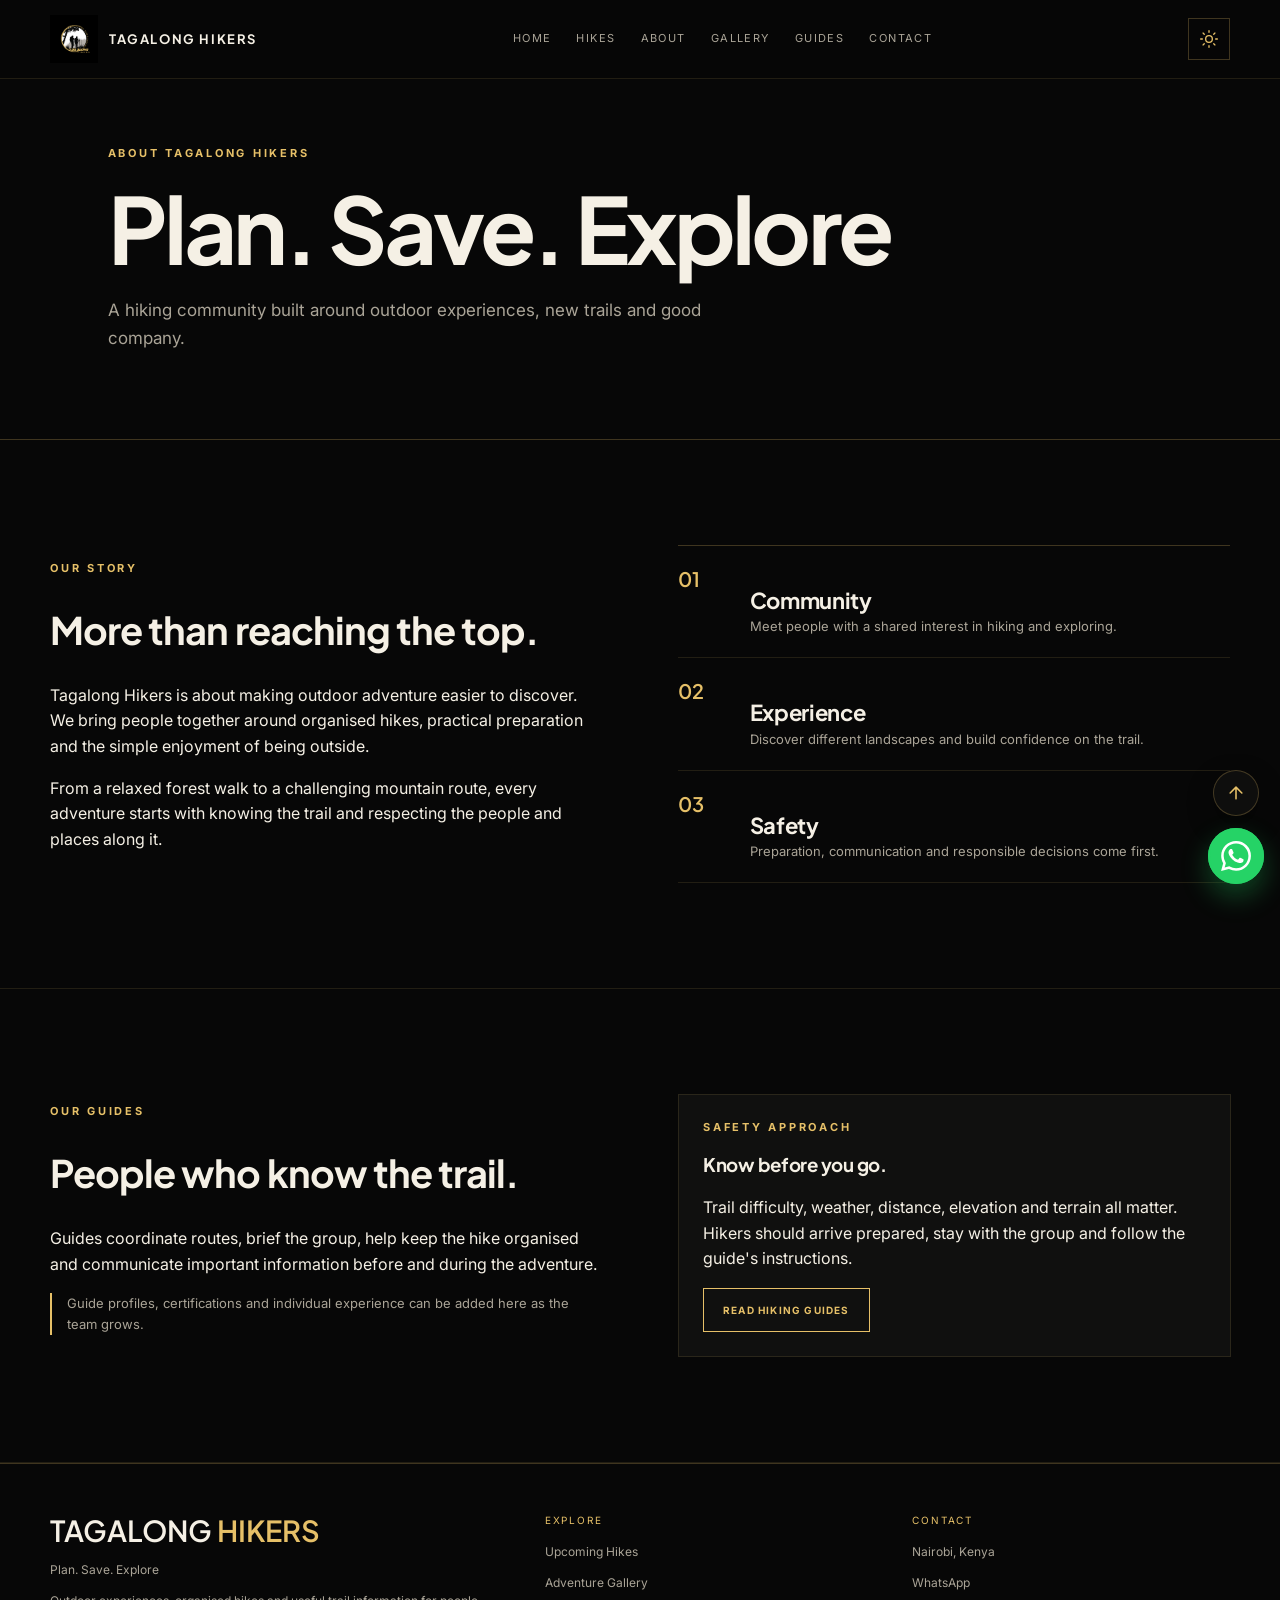
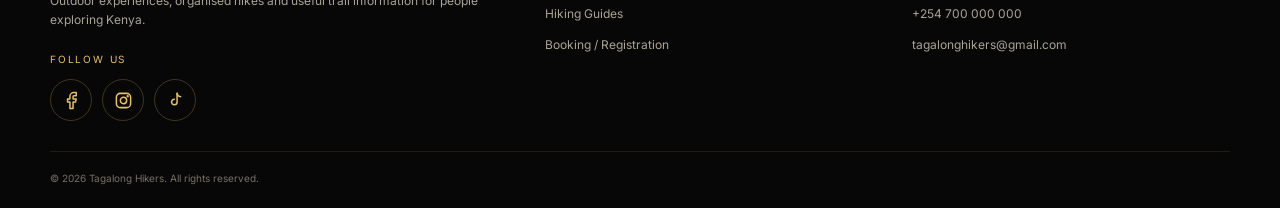
==== commit afda63ae: "refined gallery" ====
--- a/about.html
+++ b/about.html
@@ -144,8 +144,8 @@
             <p><a href="https://wa.me/254700000000">WhatsApp</a></p>
             <p><a href="tel:+254700000000">+254 700 000 000</a></p>
             <p>
-              <a href="mailto:hello@tagalonghikers.com"
-                >hello@tagalonghikers.com</a
+              <a href="mailto:tagalonghikers@gmail.com"
+                >tagalonghikers@gmail.com</a
               >
             </p>
           </div>
--- a/assets/styles.css
+++ b/assets/styles.css
@@ -1,200 +1,1020 @@
-@import url('https://fonts.googleapis.com/css2?family=Inter:wght@400;500;600;700&family=Plus+Jakarta+Sans:wght@500;600;700;800&display=swap');
-
-:root{
-  --black:#070707;
-  --black-2:#10100f;
-  --black-3:#171715;
-  --gold:#e6c068;
-  --gold-light:#f1d995;
-  --cream:#f5f0e5;
-  --muted:#aaa497;
-  --line:rgba(230,192,104,.25);
-  --line-soft:rgba(230,192,104,.12);
-  --max:1180px;
-}
-html[data-theme="light"]{
-  --black:#f4f0e7;
-  --black-2:#fffdf8;
-  --black-3:#ebe5d8;
-  --gold:#9c741b;
-  --gold-light:#7c5b12;
-  --cream:#171613;
-  --muted:#655f54;
-  --line:rgba(85,61,12,.28);
-  --line-soft:rgba(85,61,12,.14);
-}
-*{box-sizing:border-box}
-html{scroll-behavior:smooth}
-body{margin:0;background:var(--black);color:var(--cream);font-family:var(--body);line-height:1.6}
-body,button,input,select,textarea{transition:background-color .25s,color .25s,border-color .25s}
-a{color:inherit;text-decoration:none}
-img{max-width:100%;display:block}
-button{font:inherit}
-.container{width:min(var(--max),calc(100% - 40px));margin:auto}
-.site-header{position:fixed;inset:0 0 auto;z-index:100;background:color-mix(in srgb,var(--black) 92%,transparent);border-bottom:1px solid var(--line-soft);backdrop-filter:blur(12px)}
-.nav{height:78px;display:flex;align-items:center;justify-content:space-between}
-.brand{display:flex;align-items:center;gap:11px;font-family:var(--display);font-weight:700;letter-spacing:.12em}
-.brand img{width:48px;height:48px;object-fit:contain}
-.brand span{font-size:13px}
-.nav-links{display:flex;align-items:center;gap:25px;font-size:11px;text-transform:uppercase;letter-spacing:.13em}
-.nav-links a{color:var(--muted)}
-.nav-links a:hover,.nav-links a.active{color:var(--gold)}
-.nav-actions{display:flex;gap:8px;align-items:center}
-.menu-btn,.theme-btn{border:1px solid var(--line);background:transparent;color:var(--gold);padding:9px 12px;cursor:pointer}
-.menu-btn{display:none}
-.section{padding:105px 0;border-bottom:1px solid var(--line-soft)}
-.hero{min-height:780px;padding:0;display:flex;align-items:center;position:relative;overflow:hidden;border-bottom:1px solid var(--line)}
-.hero-full{isolation:isolate;background:#121613}
-.hero-scene{position:absolute;inset:0;z-index:0;overflow:hidden;background:linear-gradient(135deg,#24251f 0%,#4b493d 48%,#161713 100%)}
-.hero-background-image{position:absolute;inset:0;width:100%;height:100%;object-fit:cover;object-position:center;display:block}
-.hero-image-placeholder{position:absolute;inset:0;display:flex;align-items:center;justify-content:center;flex-direction:column;gap:6px;color:rgba(245,240,229,.55);font-size:10px;letter-spacing:.2em;text-transform:uppercase;text-align:center}
-.hero-image-placeholder small{font-size:9px;letter-spacing:.08em;color:rgba(245,240,229,.38);text-transform:none}
-.hero-background-image:not([style*="display: none"]) + .hero-image-placeholder{display:none}
-.scene-vignette{position:absolute;inset:0;background:linear-gradient(90deg,rgba(7,7,7,.88) 0%,rgba(7,7,7,.54) 38%,rgba(7,7,7,.12) 75%),linear-gradient(0deg,rgba(7,7,7,.64),transparent 38%,rgba(7,7,7,.16));pointer-events:none}
-.hero-content{position:relative;z-index:2;width:100%;padding-top:92px;padding-bottom:110px}
-.hero-copy-block{max-width:670px}
-.eyebrow{font-size:11px;color:var(--gold);font-weight:700;text-transform:uppercase;letter-spacing:.25em}
-h1,h2,h3{font-family:var(--display);font-weight:500;line-height:1.06}
-h1{font-size:clamp(54px,7.2vw,96px);margin:17px 0 22px;letter-spacing:-.035em}
-h1 em{color:var(--gold);font-style:normal}
-.hero-copy{max-width:570px;color:#ddd8cc;font-size:18px;line-height:1.7}
-.actions{display:flex;gap:10px;flex-wrap:wrap;margin-top:31px}
-.btn{display:inline-flex;align-items:center;justify-content:center;border:1px solid var(--gold);background:transparent;color:var(--gold);padding:12px 19px;min-height:44px;text-transform:uppercase;letter-spacing:.12em;font-size:10px;font-weight:700;cursor:pointer}
-.btn:hover{background:var(--gold);color:var(--black)}
-.btn.fill{background:var(--gold);color:var(--black)}
-.btn.fill:hover{background:var(--gold-light)}
-.scene-caption{position:absolute;right:32px;bottom:32px;z-index:3;border-left:2px solid var(--gold);padding:8px 16px;background:rgba(7,7,7,.35);backdrop-filter:blur(5px)}
-.scene-caption span{display:block;color:var(--gold);font-size:8px;letter-spacing:.2em;font-weight:700}.scene-caption strong{font:600 23px var(--display);color:#fff}
-.hero-scroll{position:absolute;z-index:3;right:34px;bottom:34px;writing-mode:vertical-rl;color:#d0c8b7;font-size:8px;letter-spacing:.24em}
-@media(max-width:900px){.hero{min-height:720px}.hero-content{padding-top:130px}.scene-vignette{background:linear-gradient(90deg,rgba(7,7,7,.9),rgba(7,7,7,.38)),linear-gradient(0deg,rgba(7,7,7,.72),transparent 48%)}.scene-caption{right:20px;bottom:24px}.hero-scroll{display:none}}
-@media(max-width:620px){.hero{min-height:760px}.hero-content{padding-top:145px}.hero-copy{font-size:16px}.scene-caption{display:none}h1{font-size:54px}}
-
-.hero-label{position:absolute;z-index:3;left:25px;right:25px;bottom:25px}
-.hero-label strong{font:600 29px var(--display);display:block}
-.hero-label span{font-size:10px;color:var(--gold);text-transform:uppercase;letter-spacing:.16em}
-.orbit{position:absolute;width:470px;height:470px;border:1px solid var(--line);border-radius:50%;transform:rotate(-18deg)}
-.orbit:before{content:"TAGALONG HIKERS • PLAN • HIKE • EXPLORE •";position:absolute;top:-9px;left:50%;transform:translateX(-50%);white-space:nowrap;background:var(--black);padding:0 8px;color:var(--gold);font-size:9px;letter-spacing:.18em}
-.hero-ring{position:absolute;width:410px;height:410px;border:1px solid var(--line-soft);border-radius:50%}
-
-.section-head{display:flex;align-items:end;justify-content:space-between;gap:30px;margin-bottom:42px}
-.section-head p{max-width:500px;color:var(--muted);margin:0}
-.cards{display:grid;grid-template-columns:repeat(3,1fr);gap:16px}
-.card{background:var(--black-2);border:1px solid var(--line-soft);padding:24px}
-.card:hover{border-color:var(--line);transform:translateY(-3px);transition:.2s}
-.hike-card{padding:0;overflow:hidden}
-.hike-img{height:220px;position:relative;overflow:hidden;background:#222}
-.hike-img img{width:100%;height:100%;object-fit:cover;transition:transform .5s}
-.hike-card:hover .hike-img img{transform:scale(1.04)}
-.hike-body{padding:23px}
-.hike-meta{display:flex;gap:14px;flex-wrap:wrap;color:var(--muted);font-size:11px;margin:16px 0 20px}
-.badge{display:inline-block;border:1px solid var(--line);padding:4px 7px;color:var(--gold);font-size:9px;letter-spacing:.13em;text-transform:uppercase}
-.price{color:var(--cream);font-weight:700}
-.filters{display:grid;grid-template-columns:1.5fr repeat(3,1fr);gap:10px;margin-bottom:28px}
-input,select,textarea{width:100%;background:var(--black-2);border:1px solid var(--line-soft);color:var(--cream);padding:13px 14px;outline:none}
-input:focus,select:focus,textarea:focus{border-color:var(--gold)}
-label{font-size:10px;color:var(--gold);text-transform:uppercase;letter-spacing:.13em}
-.field{display:flex;flex-direction:column;gap:7px}
-.categories{display:flex;gap:8px;flex-wrap:wrap;margin-bottom:30px}
-.category-btn{border:1px solid var(--line);background:transparent;color:var(--muted);padding:9px 13px;cursor:pointer;font-size:10px;text-transform:uppercase;letter-spacing:.12em}
-.category-btn.active,.category-btn:hover{color:var(--gold);border-color:var(--gold)}
-.empty{padding:50px;border:1px solid var(--line-soft);text-align:center;color:var(--muted);grid-column:1/-1}
-.stats{display:grid;grid-template-columns:repeat(4,1fr);border:1px solid var(--line)}
-.stat{padding:28px;border-right:1px solid var(--line)}
-.stat:last-child{border-right:0}
-.stat strong{font:600 42px var(--display);color:var(--gold);display:block}
-.stat span{font-size:10px;color:var(--muted);letter-spacing:.13em;text-transform:uppercase}
-.split{display:grid;grid-template-columns:1fr 1fr;gap:75px;align-items:center}
-.feature-list{border-top:1px solid var(--line)}
-.feature{display:grid;grid-template-columns:58px 1fr;gap:14px;padding:20px 0;border-bottom:1px solid var(--line-soft)}
-.feature b{color:var(--gold);font:600 20px var(--display)}
-.feature p{margin:0;color:var(--muted);font-size:13px}
-.feature h3{font-size:22px;margin-bottom:4px}
-.map-wrap{height:460px;border:1px solid var(--line);overflow:hidden;background:var(--black-3);position:relative}
-#map{height:100%;width:100%}
-.map-note{position:absolute;z-index:500;left:15px;bottom:15px;background:var(--black-2);border:1px solid var(--line);padding:10px 12px;font-size:10px;color:var(--muted)}
-.leaflet-control-attribution{font-size:8px}
-.detail-grid{display:grid;grid-template-columns:1.1fr .9fr;gap:45px}
-.detail-photo{height:480px;overflow:hidden;border:1px solid var(--line)}
-.detail-photo img{width:100%;height:100%;object-fit:cover}
-.detail-side{border:1px solid var(--line);background:var(--black-2);padding:28px;height:max-content}
-.detail-facts{display:grid;grid-template-columns:1fr 1fr;border-top:1px solid var(--line);margin-top:24px}
-.fact{padding:15px 0;border-bottom:1px solid var(--line-soft)}
-.fact:nth-child(odd){padding-right:15px;border-right:1px solid var(--line-soft)}
-.fact:nth-child(even){padding-left:15px}
-.fact small{display:block;color:var(--muted);font-size:9px;text-transform:uppercase;letter-spacing:.13em}
-.fact strong{font-size:14px}
-.detail-sections{display:grid;grid-template-columns:1fr 1fr;gap:16px;margin-top:18px}
-.list-card ul{padding-left:18px;color:var(--muted);margin-bottom:0}
-.list-card li{margin:7px 0}
-.elevation{border:1px solid var(--line);background:var(--black-2);padding:25px;margin-top:16px}
-.elevation svg{width:100%;height:180px}
-.elevation polyline{fill:none;stroke:var(--gold);stroke-width:3}
-.elevation .axis{stroke:var(--line);stroke-width:1}
-.gallery{display:grid;grid-template-columns:1.2fr .8fr .8fr;grid-auto-rows:220px;gap:12px}
-.gallery-item{position:relative;overflow:hidden;border:1px solid var(--line-soft)}
-.gallery-item:first-child{grid-row:span 2}
-.gallery-item img{width:100%;height:100%;object-fit:cover;transition:.4s}
-.gallery-item:hover img{transform:scale(1.04)}
-.gallery-caption{position:absolute;z-index:2;left:16px;bottom:13px;font:600 20px var(--display);text-shadow:0 2px 12px #000}
-.guides{display:grid;grid-template-columns:repeat(2,1fr);gap:16px}
-.guide-card{display:grid;grid-template-columns:75px 1fr;gap:20px}
-.guide-number{font:600 60px var(--display);color:rgba(230,192,104,.28)}
-.testimonials{display:grid;grid-template-columns:repeat(3,1fr);gap:16px}
-.quote{font:600 20px var(--display);line-height:1.35}
-.reviewer{color:var(--gold);font-size:10px;text-transform:uppercase;letter-spacing:.14em;margin-top:20px}
-.weather{display:grid;grid-template-columns:repeat(4,1fr);gap:12px}
-.weather-card{border:1px solid var(--line-soft);background:var(--black-2);padding:20px}
-.weather-day{font-size:10px;text-transform:uppercase;color:var(--gold);letter-spacing:.14em}
-.weather-temp{font:600 35px var(--display);margin:12px 0 3px}
-.weather-desc{font-size:12px;color:var(--muted)}
-.form-layout{display:grid;grid-template-columns:1.1fr .9fr;gap:30px}
-.form-grid{display:grid;grid-template-columns:1fr 1fr;gap:15px}
-.full{grid-column:1/-1}
-.confirmation{display:none;border:1px solid var(--gold);padding:22px;margin-top:15px}
-.confirmation.show{display:block}
-.confirmation strong{color:var(--gold);font-family:var(--display);font-size:22px}
-.cta{padding:90px 0;text-align:center;background:var(--black-2);border-bottom:1px solid var(--line-soft)}
-.cta h2{max-width:780px;margin:12px auto 15px}
-.cta p{max-width:600px;margin:auto;color:var(--muted)}
-footer{padding:48px 0 22px;border-top:1px solid var(--line)}
-.footer-grid{display:grid;grid-template-columns:1.4fr 1fr 1fr;gap:50px}
-.footer-brand{font:600 29px var(--display)}
-.footer-brand em{color:var(--gold);font-style:normal}
-.footer-title{color:var(--gold);font-size:10px;text-transform:uppercase;letter-spacing:.18em;margin-bottom:14px}
-footer p,footer a{color:var(--muted);font-size:12px}
-footer a:hover{color:var(--gold)}
-.copyright{margin-top:30px;padding-top:18px;border-top:1px solid var(--line-soft);color:#777166;font-size:10px}
-.page-hero{padding:145px 0 70px;border-bottom:1px solid var(--line)}
-.page-hero p{color:var(--muted);max-width:650px;font-size:17px}
-.modal{display:none;position:fixed;inset:0;background:rgba(0,0,0,.78);z-index:300;padding:30px;overflow:auto}
-.modal.show{display:flex;align-items:center;justify-content:center}
-.modal-box{width:min(900px,100%);background:var(--black-2);border:1px solid var(--gold);padding:30px;position:relative}
-.close{position:absolute;right:15px;top:15px;border:1px solid var(--line);background:transparent;color:var(--gold);padding:7px 10px;cursor:pointer}
-.notice{border-left:2px solid var(--gold);padding-left:15px;color:var(--muted);font-size:13px}
-@media(max-width:900px){
-  .nav-links{display:none;position:absolute;top:78px;left:0;right:0;padding:20px;background:var(--black);border-bottom:1px solid var(--line);flex-direction:column;align-items:flex-start}
-  .nav-links.open{display:flex}.menu-btn{display:block}
-  .hero-grid,.split,.detail-grid,.form-layout{grid-template-columns:1fr}
-  .hero-visual{order:-1;height:400px}.hero-photo{height:390px;width:320px}.orbit{width:390px;height:390px}.hero-ring{width:350px;height:350px}
-  .cards,.testimonials{grid-template-columns:1fr}
-  .stats{grid-template-columns:1fr 1fr}.stat:nth-child(2){border-right:0}.stat{border-bottom:1px solid var(--line)}
-  .filters{grid-template-columns:1fr 1fr}
-  .weather{grid-template-columns:1fr 1fr}
-  .detail-photo{height:360px}
-  .footer-grid{grid-template-columns:1fr 1fr}
-}
-@media(max-width:560px){
-  .container{width:calc(100% - 28px)}
-  .nav{height:68px}.nav-links{top:68px}
-  .brand span{font-size:10px}.brand img{width:42px;height:42px}
-  h1{font-size:50px}
-  .hero{padding-top:110px}.hero-visual{height:330px}.hero-photo{width:255px;height:315px}.orbit{width:310px;height:310px}.hero-ring{width:280px;height:280px}
-  .filters,.form-grid,.detail-sections,.guides{grid-template-columns:1fr}
-  .full{grid-column:auto}
-  .stats,.weather{grid-template-columns:1fr}
-  .stat{border-right:0}.stat:last-child{border-bottom:0}
-  .gallery{grid-template-columns:1fr;grid-auto-rows:230px}.gallery-item:first-child{grid-row:auto}
-  .footer-grid{grid-template-columns:1fr}
+@import url("https://fonts.googleapis.com/css2?family=Inter:wght@400;500;600;700&family=Plus+Jakarta+Sans:wght@500;600;700;800&display=swap");
+
+:root {
+  --black: #070707;
+  --black-2: #10100f;
+  --black-3: #171715;
+  --gold: #e6c068;
+  --gold-light: #f1d995;
+  --cream: #f5f0e5;
+  --muted: #aaa497;
+  --line: rgba(230, 192, 104, 0.25);
+  --line-soft: rgba(230, 192, 104, 0.12);
+  --max: 1180px;
+}
+html[data-theme="light"] {
+  --black: #f4f0e7;
+  --black-2: #fffdf8;
+  --black-3: #ebe5d8;
+  --gold: #9c741b;
+  --gold-light: #7c5b12;
+  --cream: #171613;
+  --muted: #655f54;
+  --line: rgba(85, 61, 12, 0.28);
+  --line-soft: rgba(85, 61, 12, 0.14);
+}
+* {
+  box-sizing: border-box;
+}
+html {
+  scroll-behavior: smooth;
+}
+body {
+  margin: 0;
+  background: var(--black);
+  color: var(--cream);
+  font-family: var(--body);
+  line-height: 1.6;
+}
+body,
+button,
+input,
+select,
+textarea {
+  transition:
+    background-color 0.25s,
+    color 0.25s,
+    border-color 0.25s;
+}
+a {
+  color: inherit;
+  text-decoration: none;
+}
+img {
+  max-width: 100%;
+  display: block;
+}
+button {
+  font: inherit;
+}
+.container {
+  width: min(var(--max), calc(100% - 40px));
+  margin: auto;
+}
+.site-header {
+  position: fixed;
+  inset: 0 0 auto;
+  z-index: 100;
+  background: color-mix(in srgb, var(--black) 92%, transparent);
+  border-bottom: 1px solid var(--line-soft);
+  backdrop-filter: blur(12px);
+}
+.nav {
+  height: 78px;
+  display: flex;
+  align-items: center;
+  justify-content: space-between;
+}
+.brand {
+  display: flex;
+  align-items: center;
+  gap: 11px;
+  font-family: var(--display);
+  font-weight: 700;
+  letter-spacing: 0.12em;
+}
+.brand img {
+  width: 48px;
+  height: 48px;
+  object-fit: contain;
+}
+.brand span {
+  font-size: 13px;
+}
+.nav-links {
+  display: flex;
+  align-items: center;
+  gap: 25px;
+  font-size: 11px;
+  text-transform: uppercase;
+  letter-spacing: 0.13em;
+}
+.nav-links a {
+  color: var(--muted);
+}
+.nav-links a:hover,
+.nav-links a.active {
+  color: var(--gold);
+}
+.nav-actions {
+  display: flex;
+  gap: 8px;
+  align-items: center;
+}
+.menu-btn,
+.theme-btn {
+  border: 1px solid var(--line);
+  background: transparent;
+  color: var(--gold);
+  padding: 9px 12px;
+  cursor: pointer;
+}
+.menu-btn {
+  display: none;
+}
+.section {
+  padding: 105px 0;
+  border-bottom: 1px solid var(--line-soft);
+}
+.hero {
+  min-height: 780px;
+  padding: 0;
+  display: flex;
+  align-items: center;
+  position: relative;
+  overflow: hidden;
+  border-bottom: 1px solid var(--line);
+}
+.hero-full {
+  isolation: isolate;
+  background: #121613;
+}
+.hero-scene {
+  position: absolute;
+  inset: 0;
+  z-index: 0;
+  overflow: hidden;
+  background: linear-gradient(135deg, #24251f 0%, #4b493d 48%, #161713 100%);
+}
+.hero-background-image {
+  position: absolute;
+  inset: 0;
+  width: 100%;
+  height: 100%;
+  object-fit: cover;
+  object-position: center;
+  display: block;
+}
+.hero-image-placeholder {
+  position: absolute;
+  inset: 0;
+  display: flex;
+  align-items: center;
+  justify-content: center;
+  flex-direction: column;
+  gap: 6px;
+  color: rgba(245, 240, 229, 0.55);
+  font-size: 10px;
+  letter-spacing: 0.2em;
+  text-transform: uppercase;
+  text-align: center;
+}
+.hero-image-placeholder small {
+  font-size: 9px;
+  letter-spacing: 0.08em;
+  color: rgba(245, 240, 229, 0.38);
+  text-transform: none;
+}
+.hero-background-image:not([style*="display: none"]) + .hero-image-placeholder {
+  display: none;
+}
+.scene-vignette {
+  position: absolute;
+  inset: 0;
+  background:
+    linear-gradient(
+      90deg,
+      rgba(7, 7, 7, 0.88) 0%,
+      rgba(7, 7, 7, 0.54) 38%,
+      rgba(7, 7, 7, 0.12) 75%
+    ),
+    linear-gradient(
+      0deg,
+      rgba(7, 7, 7, 0.64),
+      transparent 38%,
+      rgba(7, 7, 7, 0.16)
+    );
+  pointer-events: none;
+}
+.hero-content {
+  position: relative;
+  z-index: 2;
+  width: 100%;
+  padding-top: 92px;
+  padding-bottom: 110px;
+}
+.hero-copy-block {
+  max-width: 670px;
+}
+.eyebrow {
+  font-size: 11px;
+  color: var(--gold);
+  font-weight: 700;
+  text-transform: uppercase;
+  letter-spacing: 0.25em;
+}
+h1,
+h2,
+h3 {
+  font-family: var(--display);
+  font-weight: 500;
+  line-height: 1.06;
+}
+h1 {
+  font-size: clamp(54px, 7.2vw, 96px);
+  margin: 17px 0 22px;
+  letter-spacing: -0.035em;
+}
+h1 em {
+  color: var(--gold);
+  font-style: normal;
+}
+.hero-copy {
+  max-width: 570px;
+  color: #ddd8cc;
+  font-size: 18px;
+  line-height: 1.7;
+}
+.actions {
+  display: flex;
+  gap: 10px;
+  flex-wrap: wrap;
+  margin-top: 31px;
+}
+.btn {
+  display: inline-flex;
+  align-items: center;
+  justify-content: center;
+  border: 1px solid var(--gold);
+  background: transparent;
+  color: var(--gold);
+  padding: 12px 19px;
+  min-height: 44px;
+  text-transform: uppercase;
+  letter-spacing: 0.12em;
+  font-size: 10px;
+  font-weight: 700;
+  cursor: pointer;
+}
+.btn:hover {
+  background: var(--gold);
+  color: var(--black);
+}
+.btn.fill {
+  background: var(--gold);
+  color: var(--black);
+}
+.btn.fill:hover {
+  background: var(--gold-light);
+}
+.scene-caption {
+  position: absolute;
+  right: 32px;
+  bottom: 32px;
+  z-index: 3;
+  border-left: 2px solid var(--gold);
+  padding: 8px 16px;
+  background: rgba(7, 7, 7, 0.35);
+  backdrop-filter: blur(5px);
+}
+.scene-caption span {
+  display: block;
+  color: var(--gold);
+  font-size: 8px;
+  letter-spacing: 0.2em;
+  font-weight: 700;
+}
+.scene-caption strong {
+  font: 600 23px var(--display);
+  color: #fff;
+}
+.hero-scroll {
+  position: absolute;
+  z-index: 3;
+  right: 34px;
+  bottom: 34px;
+  writing-mode: vertical-rl;
+  color: #d0c8b7;
+  font-size: 8px;
+  letter-spacing: 0.24em;
+}
+@media (max-width: 900px) {
+  .hero {
+    min-height: 720px;
+  }
+  .hero-content {
+    padding-top: 130px;
+  }
+  .scene-vignette {
+    background:
+      linear-gradient(90deg, rgba(7, 7, 7, 0.9), rgba(7, 7, 7, 0.38)),
+      linear-gradient(0deg, rgba(7, 7, 7, 0.72), transparent 48%);
+  }
+  .scene-caption {
+    right: 20px;
+    bottom: 24px;
+  }
+  .hero-scroll {
+    display: none;
+  }
+}
+@media (max-width: 620px) {
+  .hero {
+    min-height: 760px;
+  }
+  .hero-content {
+    padding-top: 145px;
+  }
+  .hero-copy {
+    font-size: 16px;
+  }
+  .scene-caption {
+    display: none;
+  }
+  h1 {
+    font-size: 54px;
+  }
+}
+
+.hero-label {
+  position: absolute;
+  z-index: 3;
+  left: 25px;
+  right: 25px;
+  bottom: 25px;
+}
+.hero-label strong {
+  font: 600 29px var(--display);
+  display: block;
+}
+.hero-label span {
+  font-size: 10px;
+  color: var(--gold);
+  text-transform: uppercase;
+  letter-spacing: 0.16em;
+}
+.orbit {
+  position: absolute;
+  width: 470px;
+  height: 470px;
+  border: 1px solid var(--line);
+  border-radius: 50%;
+  transform: rotate(-18deg);
+}
+.orbit:before {
+  content: "TAGALONG HIKERS • PLAN • HIKE • EXPLORE •";
+  position: absolute;
+  top: -9px;
+  left: 50%;
+  transform: translateX(-50%);
+  white-space: nowrap;
+  background: var(--black);
+  padding: 0 8px;
+  color: var(--gold);
+  font-size: 9px;
+  letter-spacing: 0.18em;
+}
+.hero-ring {
+  position: absolute;
+  width: 410px;
+  height: 410px;
+  border: 1px solid var(--line-soft);
+  border-radius: 50%;
+}
+
+.section-head {
+  display: flex;
+  align-items: end;
+  justify-content: space-between;
+  gap: 30px;
+  margin-bottom: 42px;
+}
+.section-head p {
+  max-width: 500px;
+  color: var(--muted);
+  margin: 0;
+}
+.cards {
+  display: grid;
+  grid-template-columns: repeat(3, 1fr);
+  gap: 16px;
+}
+.card {
+  background: var(--black-2);
+  border: 1px solid var(--line-soft);
+  padding: 24px;
+}
+.card:hover {
+  border-color: var(--line);
+  transform: translateY(-3px);
+  transition: 0.2s;
+}
+.hike-card {
+  padding: 0;
+  overflow: hidden;
+}
+.hike-img {
+  height: 220px;
+  position: relative;
+  overflow: hidden;
+  background: #222;
+}
+.hike-img img {
+  width: 100%;
+  height: 100%;
+  object-fit: cover;
+  transition: transform 0.5s;
+}
+.hike-card:hover .hike-img img {
+  transform: scale(1.04);
+}
+.hike-body {
+  padding: 23px;
+}
+.hike-meta {
+  display: flex;
+  gap: 14px;
+  flex-wrap: wrap;
+  color: var(--muted);
+  font-size: 11px;
+  margin: 16px 0 20px;
+}
+.badge {
+  display: inline-block;
+  border: 1px solid var(--line);
+  padding: 4px 7px;
+  color: var(--gold);
+  font-size: 9px;
+  letter-spacing: 0.13em;
+  text-transform: uppercase;
+}
+.price {
+  color: var(--cream);
+  font-weight: 700;
+}
+.filters {
+  display: grid;
+  grid-template-columns: 1.5fr repeat(3, 1fr);
+  gap: 10px;
+  margin-bottom: 28px;
+}
+input,
+select,
+textarea {
+  width: 100%;
+  background: var(--black-2);
+  border: 1px solid var(--line-soft);
+  color: var(--cream);
+  padding: 13px 14px;
+  outline: none;
+}
+input:focus,
+select:focus,
+textarea:focus {
+  border-color: var(--gold);
+}
+label {
+  font-size: 10px;
+  color: var(--gold);
+  text-transform: uppercase;
+  letter-spacing: 0.13em;
+}
+.field {
+  display: flex;
+  flex-direction: column;
+  gap: 7px;
+}
+.categories {
+  display: flex;
+  gap: 8px;
+  flex-wrap: wrap;
+  margin-bottom: 30px;
+}
+.category-btn {
+  border: 1px solid var(--line);
+  background: transparent;
+  color: var(--muted);
+  padding: 9px 13px;
+  cursor: pointer;
+  font-size: 10px;
+  text-transform: uppercase;
+  letter-spacing: 0.12em;
+}
+.category-btn.active,
+.category-btn:hover {
+  color: var(--gold);
+  border-color: var(--gold);
+}
+.empty {
+  padding: 50px;
+  border: 1px solid var(--line-soft);
+  text-align: center;
+  color: var(--muted);
+  grid-column: 1/-1;
+}
+.stats {
+  display: grid;
+  grid-template-columns: repeat(4, 1fr);
+  border: 1px solid var(--line);
+}
+.stat {
+  padding: 28px;
+  border-right: 1px solid var(--line);
+}
+.stat:last-child {
+  border-right: 0;
+}
+.stat strong {
+  font: 600 42px var(--display);
+  color: var(--gold);
+  display: block;
+}
+.stat span {
+  font-size: 10px;
+  color: var(--muted);
+  letter-spacing: 0.13em;
+  text-transform: uppercase;
+}
+.split {
+  display: grid;
+  grid-template-columns: 1fr 1fr;
+  gap: 75px;
+  align-items: center;
+}
+.feature-list {
+  border-top: 1px solid var(--line);
+}
+.feature {
+  display: grid;
+  grid-template-columns: 58px 1fr;
+  gap: 14px;
+  padding: 20px 0;
+  border-bottom: 1px solid var(--line-soft);
+}
+.feature b {
+  color: var(--gold);
+  font: 600 20px var(--display);
+}
+.feature p {
+  margin: 0;
+  color: var(--muted);
+  font-size: 13px;
+}
+.feature h3 {
+  font-size: 22px;
+  margin-bottom: 4px;
+}
+.map-wrap {
+  height: 460px;
+  border: 1px solid var(--line);
+  overflow: hidden;
+  background: var(--black-3);
+  position: relative;
+}
+#map {
+  height: 100%;
+  width: 100%;
+}
+.map-note {
+  position: absolute;
+  z-index: 500;
+  left: 15px;
+  bottom: 15px;
+  background: var(--black-2);
+  border: 1px solid var(--line);
+  padding: 10px 12px;
+  font-size: 10px;
+  color: var(--muted);
+}
+.leaflet-control-attribution {
+  font-size: 8px;
+}
+.detail-grid {
+  display: grid;
+  grid-template-columns: 1.1fr 0.9fr;
+  gap: 45px;
+}
+.detail-photo {
+  height: 480px;
+  overflow: hidden;
+  border: 1px solid var(--line);
+}
+.detail-photo img {
+  width: 100%;
+  height: 100%;
+  object-fit: cover;
+}
+.detail-side {
+  border: 1px solid var(--line);
+  background: var(--black-2);
+  padding: 28px;
+  height: max-content;
+}
+.detail-facts {
+  display: grid;
+  grid-template-columns: 1fr 1fr;
+  border-top: 1px solid var(--line);
+  margin-top: 24px;
+}
+.fact {
+  padding: 15px 0;
+  border-bottom: 1px solid var(--line-soft);
+}
+.fact:nth-child(odd) {
+  padding-right: 15px;
+  border-right: 1px solid var(--line-soft);
+}
+.fact:nth-child(even) {
+  padding-left: 15px;
+}
+.fact small {
+  display: block;
+  color: var(--muted);
+  font-size: 9px;
+  text-transform: uppercase;
+  letter-spacing: 0.13em;
+}
+.fact strong {
+  font-size: 14px;
+}
+.detail-sections {
+  display: grid;
+  grid-template-columns: 1fr 1fr;
+  gap: 16px;
+  margin-top: 18px;
+}
+.list-card ul {
+  padding-left: 18px;
+  color: var(--muted);
+  margin-bottom: 0;
+}
+.list-card li {
+  margin: 7px 0;
+}
+.elevation {
+  border: 1px solid var(--line);
+  background: var(--black-2);
+  padding: 25px;
+  margin-top: 16px;
+}
+.elevation svg {
+  width: 100%;
+  height: 180px;
+}
+.elevation polyline {
+  fill: none;
+  stroke: var(--gold);
+  stroke-width: 3;
+}
+.elevation .axis {
+  stroke: var(--line);
+  stroke-width: 1;
+}
+.gallery {
+  display: grid;
+  grid-template-columns: 1.2fr 0.8fr 0.8fr;
+  grid-auto-rows: 220px;
+  gap: 12px;
+}
+.gallery-item {
+  position: relative;
+  overflow: hidden;
+  border: 1px solid var(--line-soft);
+}
+.gallery-item:first-child {
+  grid-row: span 2;
+}
+.gallery-item img {
+  width: 100%;
+  height: 100%;
+  object-fit: cover;
+  transition: 0.4s;
+}
+.gallery-item:hover img {
+  transform: scale(1.04);
+}
+.gallery-caption {
+  position: absolute;
+  z-index: 2;
+  left: 16px;
+  bottom: 13px;
+  font: 600 20px var(--display);
+  text-shadow: 0 2px 12px #000;
+}
+.guides {
+  display: grid;
+  grid-template-columns: repeat(2, 1fr);
+  gap: 16px;
+}
+.guide-card {
+  display: grid;
+  grid-template-columns: 75px 1fr;
+  gap: 20px;
+}
+.guide-number {
+  font: 600 60px var(--display);
+  color: rgba(230, 192, 104, 0.28);
+}
+.testimonials {
+  display: grid;
+  grid-template-columns: repeat(3, 1fr);
+  gap: 16px;
+}
+.quote {
+  font: 600 20px var(--display);
+  line-height: 1.35;
+}
+.reviewer {
+  color: var(--gold);
+  font-size: 10px;
+  text-transform: uppercase;
+  letter-spacing: 0.14em;
+  margin-top: 20px;
+}
+.weather {
+  display: grid;
+  grid-template-columns: repeat(4, 1fr);
+  gap: 12px;
+}
+.weather-card {
+  border: 1px solid var(--line-soft);
+  background: var(--black-2);
+  padding: 20px;
+}
+.weather-day {
+  font-size: 10px;
+  text-transform: uppercase;
+  color: var(--gold);
+  letter-spacing: 0.14em;
+}
+.weather-temp {
+  font: 600 35px var(--display);
+  margin: 12px 0 3px;
+}
+.weather-desc {
+  font-size: 12px;
+  color: var(--muted);
+}
+.form-layout {
+  display: grid;
+  grid-template-columns: 1.1fr 0.9fr;
+  gap: 30px;
+}
+.form-grid {
+  display: grid;
+  grid-template-columns: 1fr 1fr;
+  gap: 15px;
+}
+.full {
+  grid-column: 1/-1;
+}
+.confirmation {
+  display: none;
+  border: 1px solid var(--gold);
+  padding: 22px;
+  margin-top: 15px;
+}
+.confirmation.show {
+  display: block;
+}
+.confirmation strong {
+  color: var(--gold);
+  font-family: var(--display);
+  font-size: 22px;
+}
+.cta {
+  padding: 90px 0;
+  text-align: center;
+  background: var(--black-2);
+  border-bottom: 1px solid var(--line-soft);
+}
+.cta h2 {
+  max-width: 780px;
+  margin: 12px auto 15px;
+}
+.cta p {
+  max-width: 600px;
+  margin: auto;
+  color: var(--muted);
+}
+footer {
+  padding: 48px 0 22px;
+  border-top: 1px solid var(--line);
+}
+.footer-grid {
+  display: grid;
+  grid-template-columns: 1.4fr 1fr 1fr;
+  gap: 50px;
+}
+.footer-brand {
+  font: 600 29px var(--display);
+}
+.footer-brand em {
+  color: var(--gold);
+  font-style: normal;
+}
+.footer-title {
+  color: var(--gold);
+  font-size: 10px;
+  text-transform: uppercase;
+  letter-spacing: 0.18em;
+  margin-bottom: 14px;
+}
+footer p,
+footer a {
+  color: var(--muted);
+  font-size: 12px;
+}
+footer a:hover {
+  color: var(--gold);
+}
+.copyright {
+  margin-top: 30px;
+  padding-top: 18px;
+  border-top: 1px solid var(--line-soft);
+  color: #777166;
+  font-size: 10px;
+}
+.page-hero {
+  padding: 145px 0 70px;
+  border-bottom: 1px solid var(--line);
+}
+.page-hero p {
+  color: var(--muted);
+  max-width: 650px;
+  font-size: 17px;
+}
+.modal {
+  display: none;
+  position: fixed;
+  inset: 0;
+  background: rgba(0, 0, 0, 0.78);
+  z-index: 300;
+  padding: 30px;
+  overflow: auto;
+}
+.modal.show {
+  display: flex;
+  align-items: center;
+  justify-content: center;
+}
+.modal-box {
+  width: min(900px, 100%);
+  background: var(--black-2);
+  border: 1px solid var(--gold);
+  padding: 30px;
+  position: relative;
+}
+.close {
+  position: absolute;
+  right: 15px;
+  top: 15px;
+  border: 1px solid var(--line);
+  background: transparent;
+  color: var(--gold);
+  padding: 7px 10px;
+  cursor: pointer;
+}
+.notice {
+  border-left: 2px solid var(--gold);
+  padding-left: 15px;
+  color: var(--muted);
+  font-size: 13px;
+}
+@media (max-width: 900px) {
+  .nav-links {
+    display: none;
+    position: absolute;
+    top: 78px;
+    left: 0;
+    right: 0;
+    padding: 20px;
+    background: var(--black);
+    border-bottom: 1px solid var(--line);
+    flex-direction: column;
+    align-items: flex-start;
+  }
+  .nav-links.open {
+    display: flex;
+  }
+  .menu-btn {
+    display: block;
+  }
+  .hero-grid,
+  .split,
+  .detail-grid,
+  .form-layout {
+    grid-template-columns: 1fr;
+  }
+  .hero-visual {
+    order: -1;
+    height: 400px;
+  }
+  .hero-photo {
+    height: 390px;
+    width: 320px;
+  }
+  .orbit {
+    width: 390px;
+    height: 390px;
+  }
+  .hero-ring {
+    width: 350px;
+    height: 350px;
+  }
+  .cards,
+  .testimonials {
+    grid-template-columns: 1fr;
+  }
+  .stats {
+    grid-template-columns: 1fr 1fr;
+  }
+  .stat:nth-child(2) {
+    border-right: 0;
+  }
+  .stat {
+    border-bottom: 1px solid var(--line);
+  }
+  .filters {
+    grid-template-columns: 1fr 1fr;
+  }
+  .weather {
+    grid-template-columns: 1fr 1fr;
+  }
+  .detail-photo {
+    height: 360px;
+  }
+  .footer-grid {
+    grid-template-columns: 1fr 1fr;
+  }
+}
+@media (max-width: 560px) {
+  .container {
+    width: calc(100% - 28px);
+  }
+  .nav {
+    height: 68px;
+  }
+  .nav-links {
+    top: 68px;
+  }
+  .brand span {
+    font-size: 10px;
+  }
+  .brand img {
+    width: 42px;
+    height: 42px;
+  }
+  h1 {
+    font-size: 50px;
+  }
+  .hero {
+    padding-top: 110px;
+  }
+  .hero-visual {
+    height: 330px;
+  }
+  .hero-photo {
+    width: 255px;
+    height: 315px;
+  }
+  .orbit {
+    width: 310px;
+    height: 310px;
+  }
+  .hero-ring {
+    width: 280px;
+    height: 280px;
+  }
+  .filters,
+  .form-grid,
+  .detail-sections,
+  .guides {
+    grid-template-columns: 1fr;
+  }
+  .full {
+    grid-column: auto;
+  }
+  .stats,
+  .weather {
+    grid-template-columns: 1fr;
+  }
+  .stat {
+    border-right: 0;
+  }
+  .stat:last-child {
+    border-bottom: 0;
+  }
+  .gallery {
+    grid-template-columns: 1fr;
+    grid-auto-rows: 230px;
+  }
+  .gallery-item:first-child {
+    grid-row: auto;
+  }
+  .footer-grid {
+    grid-template-columns: 1fr;
+  }
 }
 
 /* ===================================================================
@@ -202,382 +1022,1281 @@
    Hidden start states are scoped to .js-motion, which script.js only adds
    when the visitor has not asked for reduced motion.
    =================================================================== */
-:focus-visible{outline:2px solid var(--gold);outline-offset:3px}
+:focus-visible {
+  outline: 2px solid var(--gold);
+  outline-offset: 3px;
+}
 
 /* scroll progress + header */
-.scroll-progress{position:fixed;top:0;left:0;width:100%;height:3px;z-index:200;pointer-events:none;transform-origin:0 50%;transform:scaleX(0);background:linear-gradient(90deg,var(--gold),var(--gold-light))}
-.site-header{transition:box-shadow .3s,border-color .3s}
-.site-header.scrolled{border-bottom-color:var(--line);box-shadow:0 12px 40px rgba(0,0,0,.28)}
-body.page-leave{opacity:0;transition:opacity .26s ease}
+.scroll-progress {
+  position: fixed;
+  top: 0;
+  left: 0;
+  width: 100%;
+  height: 3px;
+  z-index: 200;
+  pointer-events: none;
+  transform-origin: 0 50%;
+  transform: scaleX(0);
+  background: linear-gradient(90deg, var(--gold), var(--gold-light));
+}
+.site-header {
+  transition:
+    box-shadow 0.3s,
+    border-color 0.3s;
+}
+.site-header.scrolled {
+  border-bottom-color: var(--line);
+  box-shadow: 0 12px 40px rgba(0, 0, 0, 0.28);
+}
+body.page-leave {
+  opacity: 0;
+  transition: opacity 0.26s ease;
+}
 
 /* 3D hero canvas */
-.js-motion #hiker-canvas{opacity:0;transition:opacity 1.8s ease}
-.js-motion #hiker-canvas.ready{opacity:1}
-.hero-scene,.hero-content{will-change:transform}
-.hero-content{perspective:1200px}
-.hero-copy-block{transform-style:preserve-3d;transform:rotateX(var(--hrx,0deg)) rotateY(var(--hry,0deg));transition:transform .6s cubic-bezier(.2,.8,.2,1)}
+.js-motion #hiker-canvas {
+  opacity: 0;
+  transition: opacity 1.8s ease;
+}
+.js-motion #hiker-canvas.ready {
+  opacity: 1;
+}
+.hero-scene,
+.hero-content {
+  will-change: transform;
+}
+.hero-content {
+  perspective: 1200px;
+}
+.hero-copy-block {
+  transform-style: preserve-3d;
+  transform: rotateX(var(--hrx, 0deg)) rotateY(var(--hry, 0deg));
+  transition: transform 0.6s cubic-bezier(0.2, 0.8, 0.2, 1);
+}
 
 /* headline: each word rotates up out of a mask */
-.word{display:inline-block;max-width:100%;overflow:hidden;vertical-align:top;padding:0 .05em .14em;margin:0 -.05em -.14em;perspective:700px}
-.word-inner{display:inline-block;transform-origin:50% 100%;transform:translateY(105%) rotateX(-75deg);opacity:0;animation:wordIn 1s cubic-bezier(.2,.8,.2,1) forwards;animation-delay:calc(var(--i) * 75ms + 200ms)}
-@keyframes wordIn{to{transform:none;opacity:1}}
+.word {
+  display: inline-block;
+  max-width: 100%;
+  overflow: hidden;
+  vertical-align: top;
+  padding: 0 0.05em 0.14em;
+  margin: 0 -0.05em -0.14em;
+  perspective: 700px;
+}
+.word-inner {
+  display: inline-block;
+  transform-origin: 50% 100%;
+  transform: translateY(105%) rotateX(-75deg);
+  opacity: 0;
+  animation: wordIn 1s cubic-bezier(0.2, 0.8, 0.2, 1) forwards;
+  animation-delay: calc(var(--i) * 75ms + 200ms);
+}
+@keyframes wordIn {
+  to {
+    transform: none;
+    opacity: 1;
+  }
+}
 
 /* hero supporting copy */
 .js-motion .hero-copy-block .eyebrow,
 .js-motion .hero-copy-block .hero-copy,
-.js-motion .hero-copy-block .actions{opacity:0;animation:riseIn 1s cubic-bezier(.2,.8,.2,1) both}
-.js-motion .hero-copy-block .eyebrow{animation-delay:.05s}
-.js-motion .hero-copy-block .hero-copy{animation-delay:.95s}
-.js-motion .hero-copy-block .actions{animation-delay:1.15s}
-@keyframes riseIn{from{opacity:0;transform:translateY(26px)}to{opacity:1;transform:none}}
-.js-motion .hero-scroll{animation:bob 2.6s ease-in-out infinite}
-@keyframes bob{50%{transform:translateY(-9px)}}
+.js-motion .hero-copy-block .actions {
+  opacity: 0;
+  animation: riseIn 1s cubic-bezier(0.2, 0.8, 0.2, 1) both;
+}
+.js-motion .hero-copy-block .eyebrow {
+  animation-delay: 0.05s;
+}
+.js-motion .hero-copy-block .hero-copy {
+  animation-delay: 0.95s;
+}
+.js-motion .hero-copy-block .actions {
+  animation-delay: 1.15s;
+}
+@keyframes riseIn {
+  from {
+    opacity: 0;
+    transform: translateY(26px);
+  }
+  to {
+    opacity: 1;
+    transform: none;
+  }
+}
+.js-motion .hero-scroll {
+  animation: bob 2.6s ease-in-out infinite;
+}
+@keyframes bob {
+  50% {
+    transform: translateY(-9px);
+  }
+}
 
 /* scroll reveals */
-.js-motion [data-reveal]{opacity:0;transition:opacity .8s cubic-bezier(.2,.7,.2,1) var(--d,0ms),transform .95s cubic-bezier(.2,.7,.2,1) var(--d,0ms)}
-.js-motion [data-reveal="up"]{transform:translateY(36px)}
-.js-motion [data-reveal="left"]{transform:translateX(-34px)}
-.js-motion [data-reveal="zoom"]{transform:scale(.92)}
-.js-motion [data-reveal="3d"]{transform:perspective(1000px) translateY(44px) rotateX(16deg) scale(.96);transform-origin:50% 100%}
-.js-motion [data-reveal="flip"]{transform:perspective(800px) rotateX(-70deg);transform-origin:50% 0}
-.js-motion [data-reveal].in-view{opacity:1;transform:none}
+.js-motion [data-reveal] {
+  opacity: 0;
+  transition:
+    opacity 0.8s cubic-bezier(0.2, 0.7, 0.2, 1) var(--d, 0ms),
+    transform 0.95s cubic-bezier(0.2, 0.7, 0.2, 1) var(--d, 0ms);
+}
+.js-motion [data-reveal="up"] {
+  transform: translateY(36px);
+}
+.js-motion [data-reveal="left"] {
+  transform: translateX(-34px);
+}
+.js-motion [data-reveal="zoom"] {
+  transform: scale(0.92);
+}
+.js-motion [data-reveal="3d"] {
+  transform: perspective(1000px) translateY(44px) rotateX(16deg) scale(0.96);
+  transform-origin: 50% 100%;
+}
+.js-motion [data-reveal="flip"] {
+  transform: perspective(800px) rotateX(-70deg);
+  transform-origin: 50% 0;
+}
+.js-motion [data-reveal].in-view {
+  opacity: 1;
+  transform: none;
+}
 
 /* 3D tilt cards */
-:is(.card,.gallery-item,.weather-card).tilt,
-:is(.card,.gallery-item,.weather-card).tilt:hover{
-  position:relative;
-  transform:perspective(900px) translateY(var(--lift,0px)) rotateX(var(--rx,0deg)) rotateY(var(--ry,0deg));
-  transition:transform .55s cubic-bezier(.2,.8,.2,1),border-color .2s,box-shadow .4s;
-  will-change:transform}
-:is(.card,.gallery-item,.weather-card).tilt.tilting,
-:is(.card,.gallery-item,.weather-card).tilt.tilting:hover{
-  --lift:-6px;
-  transition:transform .12s ease-out,border-color .2s,box-shadow .4s;
-  border-color:var(--line);
-  box-shadow:0 28px 50px -24px rgba(0,0,0,.55)}
-.tilt-glare{position:absolute;inset:0;z-index:4;pointer-events:none;opacity:0;transition:opacity .35s;
-  background:radial-gradient(420px circle at var(--mx,50%) var(--my,50%),color-mix(in srgb,var(--gold) 24%,transparent),transparent 55%)}
-.tilting .tilt-glare{opacity:1}
-.tilt .hike-img img{transition:transform .3s ease-out}
-.tilt.tilting .hike-img img{transform:scale(1.1) translate(var(--tx,0px),var(--ty,0px))}
+:is(.card, .gallery-item, .weather-card).tilt,
+:is(.card, .gallery-item, .weather-card).tilt:hover {
+  position: relative;
+  transform: perspective(900px) translateY(var(--lift, 0px))
+    rotateX(var(--rx, 0deg)) rotateY(var(--ry, 0deg));
+  transition:
+    transform 0.55s cubic-bezier(0.2, 0.8, 0.2, 1),
+    border-color 0.2s,
+    box-shadow 0.4s;
+  will-change: transform;
+}
+:is(.card, .gallery-item, .weather-card).tilt.tilting,
+:is(.card, .gallery-item, .weather-card).tilt.tilting:hover {
+  --lift: -6px;
+  transition:
+    transform 0.12s ease-out,
+    border-color 0.2s,
+    box-shadow 0.4s;
+  border-color: var(--line);
+  box-shadow: 0 28px 50px -24px rgba(0, 0, 0, 0.55);
+}
+.tilt-glare {
+  position: absolute;
+  inset: 0;
+  z-index: 4;
+  pointer-events: none;
+  opacity: 0;
+  transition: opacity 0.35s;
+  background: radial-gradient(
+    420px circle at var(--mx, 50%) var(--my, 50%),
+    color-mix(in srgb, var(--gold) 24%, transparent),
+    transparent 55%
+  );
+}
+.tilting .tilt-glare {
+  opacity: 1;
+}
+.tilt .hike-img img {
+  transition: transform 0.3s ease-out;
+}
+.tilt.tilting .hike-img img {
+  transform: scale(1.1) translate(var(--tx, 0px), var(--ty, 0px));
+}
 
 /* buttons: magnetic pull and light sweep */
-.btn{position:relative;overflow:hidden;transform:translate(var(--bx,0px),var(--by,0px));transition:background-color .25s,color .25s,transform .3s cubic-bezier(.2,.8,.2,1)}
-.btn::after{content:"";position:absolute;inset:0;pointer-events:none;background:linear-gradient(110deg,transparent 30%,rgba(255,255,255,.34) 50%,transparent 70%);transform:translateX(-130%)}
-.btn:hover::after{transform:translateX(130%);transition:transform .75s ease}
+.btn {
+  position: relative;
+  overflow: hidden;
+  transform: translate(var(--bx, 0px), var(--by, 0px));
+  transition:
+    background-color 0.25s,
+    color 0.25s,
+    transform 0.3s cubic-bezier(0.2, 0.8, 0.2, 1);
+}
+.btn::after {
+  content: "";
+  position: absolute;
+  inset: 0;
+  pointer-events: none;
+  background: linear-gradient(
+    110deg,
+    transparent 30%,
+    rgba(255, 255, 255, 0.34) 50%,
+    transparent 70%
+  );
+  transform: translateX(-130%);
+}
+.btn:hover::after {
+  transform: translateX(130%);
+  transition: transform 0.75s ease;
+}
 
 /* elevation profile draws itself */
-.js-motion .elevation polyline[pathLength]{stroke-dasharray:1;stroke-dashoffset:1}
-.js-motion .elevation.in-view polyline[pathLength]{stroke-dashoffset:0;transition:stroke-dashoffset 2.4s cubic-bezier(.6,0,.2,1) .3s}
+.js-motion .elevation polyline[pathLength] {
+  stroke-dasharray: 1;
+  stroke-dashoffset: 1;
+}
+.js-motion .elevation.in-view polyline[pathLength] {
+  stroke-dashoffset: 0;
+  transition: stroke-dashoffset 2.4s cubic-bezier(0.6, 0, 0.2, 1) 0.3s;
+}
 
 /* modal opens with a 3D pop */
-.modal.show{animation:fadeIn .25s ease both}
-.modal.show .modal-box{animation:modalIn .65s cubic-bezier(.2,.8,.2,1) both;transform-origin:50% 0}
-@keyframes fadeIn{from{opacity:0}to{opacity:1}}
-@keyframes modalIn{from{opacity:0;transform:perspective(1200px) translateY(46px) rotateX(-14deg) scale(.94)}to{opacity:1;transform:none}}
+.modal.show {
+  animation: fadeIn 0.25s ease both;
+}
+.modal.show .modal-box {
+  animation: modalIn 0.65s cubic-bezier(0.2, 0.8, 0.2, 1) both;
+  transform-origin: 50% 0;
+}
+@keyframes fadeIn {
+  from {
+    opacity: 0;
+  }
+  to {
+    opacity: 1;
+  }
+}
+@keyframes modalIn {
+  from {
+    opacity: 0;
+    transform: perspective(1200px) translateY(46px) rotateX(-14deg) scale(0.94);
+  }
+  to {
+    opacity: 1;
+    transform: none;
+  }
+}
 
 /* slow push-in on the hero photo fallback */
-.hero-background-image{animation:pushIn 24s ease-in-out infinite alternate}
-@keyframes pushIn{from{transform:scale(1)}to{transform:scale(1.08)}}
-
-@media(hover:none){.tilt-glare{display:none}}
-@media(prefers-reduced-motion:reduce){
-  *,*::before,*::after{animation:none!important;transition-duration:.01ms!important;scroll-behavior:auto!important}
-  .word-inner{opacity:1;transform:none}
-}
-
+.hero-background-image {
+  animation: pushIn 24s ease-in-out infinite alternate;
+}
+@keyframes pushIn {
+  from {
+    transform: scale(1);
+  }
+  to {
+    transform: scale(1.08);
+  }
+}
+
+@media (hover: none) {
+  .tilt-glare {
+    display: none;
+  }
+}
+@media (prefers-reduced-motion: reduce) {
+  *,
+  *::before,
+  *::after {
+    animation: none !important;
+    transition-duration: 0.01ms !important;
+    scroll-behavior: auto !important;
+  }
+  .word-inner {
+    opacity: 1;
+    transform: none;
+  }
+}
 
 /* ===================================================================
    THEME SYNC + FIT FIXES
    =================================================================== */
 
 /* Form controls and scrollbars follow the theme */
-html{color-scheme:dark}
-html[data-theme="light"]{color-scheme:light}
+html {
+  color-scheme: dark;
+}
+html[data-theme="light"] {
+  color-scheme: light;
+}
 
 /* The hero always sits on a dark photo / 3D scene, so it keeps the dark-theme
    palette in BOTH modes. Without this, light mode turned the headline dark. */
-.hero,.hero-full{
-  --black:#070707;--black-2:#10100f;--black-3:#171715;
-  --gold:#e6c068;--gold-light:#f1d995;--cream:#f5f0e5;--muted:#aaa497;
-  --line:rgba(230,192,104,.25);--line-soft:rgba(230,192,104,.12);
-  color:var(--cream)}
+.hero,
+.hero-full {
+  --black: #070707;
+  --black-2: #10100f;
+  --black-3: #171715;
+  --gold: #e6c068;
+  --gold-light: #f1d995;
+  --cream: #f5f0e5;
+  --muted: #aaa497;
+  --line: rgba(230, 192, 104, 0.25);
+  --line-soft: rgba(230, 192, 104, 0.12);
+  color: var(--cream);
+}
 
 /* Gallery captions sit on photos: fixed light text over a soft shade */
-.gallery-item::before{content:"";position:absolute;inset:auto 0 0;height:55%;z-index:1;pointer-events:none;background:linear-gradient(0deg,rgba(7,7,7,.75),transparent)}
-.gallery-caption{color:#f5f0e5}
+.gallery-item::before {
+  content: "";
+  position: absolute;
+  inset: auto 0 0;
+  height: 55%;
+  z-index: 1;
+  pointer-events: none;
+  background: linear-gradient(0deg, rgba(7, 7, 7, 0.75), transparent);
+}
+.gallery-caption {
+  color: #f5f0e5;
+}
 
 /* Dark map tiles in dark mode; normal tiles in light mode */
 /* (scoped in the Kenya map block below) */
 
 /* Hero copy sits a little further in from the left edge, on every page */
-.hero-copy-block{margin-left:clamp(0px,4.5vw,64px)}
-.page-hero .container{padding-left:clamp(0px,4.5vw,64px)}
+.hero-copy-block {
+  margin-left: clamp(0px, 4.5vw, 64px);
+}
+.page-hero .container {
+  padding-left: clamp(0px, 4.5vw, 64px);
+}
 
 /* Nothing may cause sideways scrolling while things animate */
-html,body{overflow-x:clip}
-@supports not (overflow:clip){html,body{overflow-x:hidden}}
-.stat strong{font-variant-numeric:tabular-nums}
+html,
+body {
+  overflow-x: clip;
+}
+@supports not (overflow: clip) {
+  html,
+  body {
+    overflow-x: hidden;
+  }
+}
+.stat strong {
+  font-variant-numeric: tabular-nums;
+}
 
 /* Headlines never outgrow the screen (words are masked, so they must fit) */
-@media(max-width:620px){
-  .hero h1,.page-hero h1{font-size:min(54px,14.5vw)}
+@media (max-width: 620px) {
+  .hero h1,
+  .page-hero h1 {
+    font-size: min(54px, 14.5vw);
+  }
 }
 
 /* Modal: tall content scrolls from the top instead of being cut off */
-.modal.show{align-items:normal;justify-content:normal}
-.modal-box{margin:auto}
-.modal .detail-photo{height:min(360px,45vh)}
-@media(max-width:560px){
-  .modal{padding:12px}
-  .modal-box{padding:20px}
+.modal.show {
+  align-items: normal;
+  justify-content: normal;
+}
+.modal-box {
+  margin: auto;
+}
+.modal .detail-photo {
+  height: min(360px, 45vh);
+}
+@media (max-width: 560px) {
+  .modal {
+    padding: 12px;
+  }
+  .modal-box {
+    padding: 20px;
+  }
 }
 
 /* ===================================================================
    KENYA HIKING MAP
    =================================================================== */
-:root{--lv-easy:#79c088;--lv-moderate:#e0b24e;--lv-difficult:#e2805a}
-html[data-theme="light"]{--lv-easy:#2f7a42;--lv-moderate:#94670a;--lv-difficult:#b04722}
-.lv-easy{--c:var(--lv-easy)}.lv-moderate{--c:var(--lv-moderate)}.lv-difficult{--c:var(--lv-difficult)}
-
-.kenya-section h2{font-size:clamp(30px,4vw,44px);margin:10px 0 0}
-.kenya-layout{display:grid;grid-template-columns:1fr 340px;gap:16px;align-items:start}
-.kenya-wrap{height:640px;scroll-margin-top:96px}
-#contact-map{height:100%;width:100%}
-.kenya-map{background:var(--black-3);font-family:Inter,Arial,sans-serif}
-.map-hint{margin:14px 0 0;color:var(--muted);font-size:12px}
-@media(max-width:900px){
-  .kenya-layout{grid-template-columns:1fr}
-  .kenya-wrap{height:480px}
-  .kenya-section .section-head{flex-direction:column;align-items:flex-start;gap:12px}
+:root {
+  --lv-easy: #79c088;
+  --lv-moderate: #e0b24e;
+  --lv-difficult: #e2805a;
+}
+html[data-theme="light"] {
+  --lv-easy: #2f7a42;
+  --lv-moderate: #94670a;
+  --lv-difficult: #b04722;
+}
+.lv-easy {
+  --c: var(--lv-easy);
+}
+.lv-moderate {
+  --c: var(--lv-moderate);
+}
+.lv-difficult {
+  --c: var(--lv-difficult);
+}
+
+.kenya-section h2 {
+  font-size: clamp(30px, 4vw, 44px);
+  margin: 10px 0 0;
+}
+.kenya-layout {
+  display: grid;
+  grid-template-columns: 1fr 340px;
+  gap: 16px;
+  align-items: start;
+}
+.kenya-wrap {
+  height: 640px;
+  scroll-margin-top: 96px;
+}
+#contact-map {
+  height: 100%;
+  width: 100%;
+}
+.kenya-map {
+  background: var(--black-3);
+  font-family: Inter, Arial, sans-serif;
+}
+.map-hint {
+  margin: 14px 0 0;
+  color: var(--muted);
+  font-size: 12px;
+}
+@media (max-width: 900px) {
+  .kenya-layout {
+    grid-template-columns: 1fr;
+  }
+  .kenya-wrap {
+    height: 480px;
+  }
+  .kenya-section .section-head {
+    flex-direction: column;
+    align-items: flex-start;
+    gap: 12px;
+  }
 }
 
 /* Dark-mode tile filter only applies to the older OSM maps; this map swaps real tiles */
-html:not([data-theme="light"]) .leaflet-container:not(.kenya-map) .leaflet-tile-pane{filter:invert(1) hue-rotate(180deg) brightness(.92) contrast(.9) saturate(.7)}
+html:not([data-theme="light"])
+  .leaflet-container:not(.kenya-map)
+  .leaflet-tile-pane {
+  filter: invert(1) hue-rotate(180deg) brightness(0.92) contrast(0.9)
+    saturate(0.7);
+}
 
 /* pins */
-.pin-wrap{background:none;border:0}
-.pin{--c:var(--gold);position:relative;display:block;width:38px;height:46px;filter:drop-shadow(0 5px 6px rgba(0,0,0,.45));
-  animation:pinDrop .7s cubic-bezier(.3,1.6,.5,1) both;animation-delay:calc(var(--i) * 70ms + 200ms);animation-play-state:paused}
-.kenya-wrap.live .pin{animation-play-state:running}
-.pin svg{display:block;width:38px;height:46px;overflow:visible;transform-origin:50% 100%;transition:transform .25s cubic-bezier(.2,.8,.2,1)}
-.pin-body{fill:var(--c);stroke:rgba(0,0,0,.4);stroke-width:1.5}
-.pin-peak{fill:#fff}
-.pin.lv-moderate .pin-peak{fill:#1a1408}
-.pin-ours .pin-body{stroke:#f1d995;stroke-width:2.5}
-.leaflet-marker-icon:hover .pin svg,.pin.active svg{transform:scale(1.2) translateY(-2px)}
-.pin.active .pin-body{stroke:#fff;stroke-width:2.5}
-.pin-pulse{position:absolute;left:19px;top:18px;width:28px;height:28px;margin:-14px 0 0 -14px;border:2px solid #f1d995;border-radius:50%;animation:pinPulse 2.4s ease-out infinite}
-@keyframes pinDrop{from{opacity:0;transform:translateY(-30px) scale(.6)}to{opacity:1;transform:none}}
-@keyframes pinPulse{from{transform:scale(.6);opacity:.9}to{transform:scale(2.3);opacity:0}}
-.city-label{background:transparent;border:0;box-shadow:none;color:var(--gold);font:700 9px Inter,Arial,sans-serif;letter-spacing:.16em;text-transform:uppercase;text-shadow:0 0 5px var(--black),0 0 5px var(--black)}
-.city-label:before{display:none}
+.pin-wrap {
+  background: none;
+  border: 0;
+}
+.pin {
+  --c: var(--gold);
+  position: relative;
+  display: block;
+  width: 38px;
+  height: 46px;
+  filter: drop-shadow(0 5px 6px rgba(0, 0, 0, 0.45));
+  animation: pinDrop 0.7s cubic-bezier(0.3, 1.6, 0.5, 1) both;
+  animation-delay: calc(var(--i) * 70ms + 200ms);
+  animation-play-state: paused;
+}
+.kenya-wrap.live .pin {
+  animation-play-state: running;
+}
+.pin svg {
+  display: block;
+  width: 38px;
+  height: 46px;
+  overflow: visible;
+  transform-origin: 50% 100%;
+  transition: transform 0.25s cubic-bezier(0.2, 0.8, 0.2, 1);
+}
+.pin-body {
+  fill: var(--c);
+  stroke: rgba(0, 0, 0, 0.4);
+  stroke-width: 1.5;
+}
+.pin-peak {
+  fill: #fff;
+}
+.pin.lv-moderate .pin-peak {
+  fill: #1a1408;
+}
+.pin-ours .pin-body {
+  stroke: #f1d995;
+  stroke-width: 2.5;
+}
+.leaflet-marker-icon:hover .pin svg,
+.pin.active svg {
+  transform: scale(1.2) translateY(-2px);
+}
+.pin.active .pin-body {
+  stroke: #fff;
+  stroke-width: 2.5;
+}
+.pin-pulse {
+  position: absolute;
+  left: 19px;
+  top: 18px;
+  width: 28px;
+  height: 28px;
+  margin: -14px 0 0 -14px;
+  border: 2px solid #f1d995;
+  border-radius: 50%;
+  animation: pinPulse 2.4s ease-out infinite;
+}
+@keyframes pinDrop {
+  from {
+    opacity: 0;
+    transform: translateY(-30px) scale(0.6);
+  }
+  to {
+    opacity: 1;
+    transform: none;
+  }
+}
+@keyframes pinPulse {
+  from {
+    transform: scale(0.6);
+    opacity: 0.9;
+  }
+  to {
+    transform: scale(2.3);
+    opacity: 0;
+  }
+}
+.city-label {
+  background: transparent;
+  border: 0;
+  box-shadow: none;
+  color: var(--gold);
+  font:
+    700 9px Inter,
+    Arial,
+    sans-serif;
+  letter-spacing: 0.16em;
+  text-transform: uppercase;
+  text-shadow:
+    0 0 5px var(--black),
+    0 0 5px var(--black);
+}
+.city-label:before {
+  display: none;
+}
 
 /* map controls */
-.kenya-map .map-panel{background:color-mix(in srgb,var(--black-2) 92%,transparent);border:1px solid var(--line);backdrop-filter:blur(6px);color:var(--muted);font-size:11px}
-.map-toggle{display:flex;padding:3px;gap:3px}
-.map-toggle button{border:0;background:transparent;color:var(--muted);padding:7px 12px;font:700 10px Inter,Arial,sans-serif;letter-spacing:.12em;text-transform:uppercase;cursor:pointer;transition:background-color .2s,color .2s}
-.map-toggle button:hover{color:var(--gold)}
-.map-toggle button.active{background:var(--gold);color:var(--black)}
-.map-legend{display:flex;flex-wrap:wrap;gap:6px 14px;padding:9px 12px;margin-bottom:26px!important;max-width:300px}
-.map-legend span{display:inline-flex;align-items:center;gap:6px}
-.dot{width:10px;height:10px;border-radius:50%;background:var(--c);display:inline-block}
-.dot.ring{background:transparent;border:2px solid var(--gold)}
-.kenya-map .leaflet-bar{border:1px solid var(--line);box-shadow:none;border-radius:0}
-.kenya-map .leaflet-bar a{background:var(--black-2);color:var(--gold);border-bottom:1px solid var(--line-soft);border-radius:0}
-.kenya-map .leaflet-bar a:hover{background:var(--gold);color:var(--black)}
-.kenya-map .leaflet-control-attribution{background:color-mix(in srgb,var(--black) 82%,transparent);color:var(--muted)}
-.kenya-map .leaflet-control-attribution a{color:var(--gold)}
+.kenya-map .map-panel {
+  background: color-mix(in srgb, var(--black-2) 92%, transparent);
+  border: 1px solid var(--line);
+  backdrop-filter: blur(6px);
+  color: var(--muted);
+  font-size: 11px;
+}
+.map-toggle {
+  display: flex;
+  padding: 3px;
+  gap: 3px;
+}
+.map-toggle button {
+  border: 0;
+  background: transparent;
+  color: var(--muted);
+  padding: 7px 12px;
+  font:
+    700 10px Inter,
+    Arial,
+    sans-serif;
+  letter-spacing: 0.12em;
+  text-transform: uppercase;
+  cursor: pointer;
+  transition:
+    background-color 0.2s,
+    color 0.2s;
+}
+.map-toggle button:hover {
+  color: var(--gold);
+}
+.map-toggle button.active {
+  background: var(--gold);
+  color: var(--black);
+}
+.map-legend {
+  display: flex;
+  flex-wrap: wrap;
+  gap: 6px 14px;
+  padding: 9px 12px;
+  margin-bottom: 26px !important;
+  max-width: 300px;
+}
+.map-legend span {
+  display: inline-flex;
+  align-items: center;
+  gap: 6px;
+}
+.dot {
+  width: 10px;
+  height: 10px;
+  border-radius: 50%;
+  background: var(--c);
+  display: inline-block;
+}
+.dot.ring {
+  background: transparent;
+  border: 2px solid var(--gold);
+}
+.kenya-map .leaflet-bar {
+  border: 1px solid var(--line);
+  box-shadow: none;
+  border-radius: 0;
+}
+.kenya-map .leaflet-bar a {
+  background: var(--black-2);
+  color: var(--gold);
+  border-bottom: 1px solid var(--line-soft);
+  border-radius: 0;
+}
+.kenya-map .leaflet-bar a:hover {
+  background: var(--gold);
+  color: var(--black);
+}
+.kenya-map .leaflet-control-attribution {
+  background: color-mix(in srgb, var(--black) 82%, transparent);
+  color: var(--muted);
+}
+.kenya-map .leaflet-control-attribution a {
+  color: var(--gold);
+}
 
 /* popups */
-.kenya-popup .leaflet-popup-content-wrapper{background:var(--black-2);color:var(--cream);border:1px solid var(--line);border-radius:0;box-shadow:0 22px 50px rgba(0,0,0,.5);animation:popIn .35s cubic-bezier(.2,.8,.2,1) both;transform-origin:50% 100%}
-.kenya-popup .leaflet-popup-tip{background:var(--black-2);border:1px solid var(--line)}
-.kenya-popup .leaflet-popup-content{margin:18px 20px}
-.kenya-popup a.leaflet-popup-close-button{color:var(--gold);top:8px;right:8px}
-.kp-tags{display:flex;gap:6px;flex-wrap:wrap}
-.kp .badge{color:var(--c,var(--gold));border-color:currentColor}
-.kp .badge.badge-ours{color:var(--gold)}
-.kp h3{font-size:24px;margin:12px 0 4px}
-.kp p{margin:0 0 10px;font-size:13px;line-height:1.55;color:var(--muted)}
-.kp .kp-region{color:var(--gold);font-size:10px;letter-spacing:.1em;text-transform:uppercase}
-.kp-facts{display:grid;grid-template-columns:1fr 1fr;margin:14px 0;border-top:1px solid var(--line-soft)}
-.kp-facts div{padding:9px 0;border-bottom:1px solid var(--line-soft)}
-.kp-facts div:nth-child(odd){padding-right:10px}
-.kp-facts dt{font-size:9px;text-transform:uppercase;letter-spacing:.12em;color:var(--muted)}
-.kp-facts dd{margin:2px 0 0;font-size:13px;font-weight:600}
-.kp-actions{display:flex;gap:8px;flex-wrap:wrap}
-.kp .btn{padding:10px 13px;min-height:40px;font-size:9px}
-.kenya-popup .kp .btn{color:var(--gold)}
-.kenya-popup .kp .btn.fill{color:var(--black)}
-.kenya-popup .kp .btn:hover{color:var(--black)}
-@keyframes popIn{from{opacity:0;transform:translateY(12px) scale(.96)}to{opacity:1;transform:none}}
+.kenya-popup .leaflet-popup-content-wrapper {
+  background: var(--black-2);
+  color: var(--cream);
+  border: 1px solid var(--line);
+  border-radius: 0;
+  box-shadow: 0 22px 50px rgba(0, 0, 0, 0.5);
+  animation: popIn 0.35s cubic-bezier(0.2, 0.8, 0.2, 1) both;
+  transform-origin: 50% 100%;
+}
+.kenya-popup .leaflet-popup-tip {
+  background: var(--black-2);
+  border: 1px solid var(--line);
+}
+.kenya-popup .leaflet-popup-content {
+  margin: 18px 20px;
+}
+.kenya-popup a.leaflet-popup-close-button {
+  color: var(--gold);
+  top: 8px;
+  right: 8px;
+}
+.kp-tags {
+  display: flex;
+  gap: 6px;
+  flex-wrap: wrap;
+}
+.kp .badge {
+  color: var(--c, var(--gold));
+  border-color: currentColor;
+}
+.kp .badge.badge-ours {
+  color: var(--gold);
+}
+.kp h3 {
+  font-size: 24px;
+  margin: 12px 0 4px;
+}
+.kp p {
+  margin: 0 0 10px;
+  font-size: 13px;
+  line-height: 1.55;
+  color: var(--muted);
+}
+.kp .kp-region {
+  color: var(--gold);
+  font-size: 10px;
+  letter-spacing: 0.1em;
+  text-transform: uppercase;
+}
+.kp-facts {
+  display: grid;
+  grid-template-columns: 1fr 1fr;
+  margin: 14px 0;
+  border-top: 1px solid var(--line-soft);
+}
+.kp-facts div {
+  padding: 9px 0;
+  border-bottom: 1px solid var(--line-soft);
+}
+.kp-facts div:nth-child(odd) {
+  padding-right: 10px;
+}
+.kp-facts dt {
+  font-size: 9px;
+  text-transform: uppercase;
+  letter-spacing: 0.12em;
+  color: var(--muted);
+}
+.kp-facts dd {
+  margin: 2px 0 0;
+  font-size: 13px;
+  font-weight: 600;
+}
+.kp-actions {
+  display: flex;
+  gap: 8px;
+  flex-wrap: wrap;
+}
+.kp .btn {
+  padding: 10px 13px;
+  min-height: 40px;
+  font-size: 9px;
+}
+.kenya-popup .kp .btn {
+  color: var(--gold);
+}
+.kenya-popup .kp .btn.fill {
+  color: var(--black);
+}
+.kenya-popup .kp .btn:hover {
+  color: var(--black);
+}
+@keyframes popIn {
+  from {
+    opacity: 0;
+    transform: translateY(12px) scale(0.96);
+  }
+  to {
+    opacity: 1;
+    transform: none;
+  }
+}
 
 /* place list */
-.spot-list{list-style:none;margin:0;padding:0;height:640px;overflow:auto;position:relative;border:1px solid var(--line);background:var(--black-2);scrollbar-width:thin;scrollbar-color:var(--gold) transparent}
-@media(max-width:900px){.spot-list{height:auto;max-height:360px}}
-.spot-list li{border-bottom:1px solid var(--line-soft);animation:listIn .5s cubic-bezier(.2,.8,.2,1) both;animation-delay:calc(var(--i) * 40ms)}
-.spot-list li:last-child{border-bottom:0}
-@keyframes listIn{from{opacity:0;transform:translateX(14px)}to{opacity:1;transform:none}}
-.spot{width:100%;display:flex;align-items:center;gap:12px;padding:14px 16px;background:transparent;border:0;border-left:3px solid transparent;color:var(--cream);text-align:left;cursor:pointer;transition:background-color .2s,border-color .2s}
-.spot:hover{background:var(--black-3)}
-.spot.active{background:var(--black-3);border-left-color:var(--gold)}
-.spot-dot{flex:none;width:11px;height:11px;border-radius:50%;background:var(--c)}
-.spot-body{flex:1;min-width:0}
-.spot-body strong{display:block;font:600 17px var(--display)}
-.spot-body small{display:block;color:var(--muted);font-size:11px;white-space:nowrap;overflow:hidden;text-overflow:ellipsis}
-.star{color:var(--gold);font-style:normal}
-.spot-lv{flex:none;color:var(--c);font-size:9px;font-weight:700;letter-spacing:.12em;text-transform:uppercase}
-.categories .category-btn span{opacity:.6;margin-left:4px}
+.spot-list {
+  list-style: none;
+  margin: 0;
+  padding: 0;
+  height: 640px;
+  overflow: auto;
+  position: relative;
+  border: 1px solid var(--line);
+  background: var(--black-2);
+  scrollbar-width: thin;
+  scrollbar-color: var(--gold) transparent;
+}
+@media (max-width: 900px) {
+  .spot-list {
+    height: auto;
+    max-height: 360px;
+  }
+}
+.spot-list li {
+  border-bottom: 1px solid var(--line-soft);
+  animation: listIn 0.5s cubic-bezier(0.2, 0.8, 0.2, 1) both;
+  animation-delay: calc(var(--i) * 40ms);
+}
+.spot-list li:last-child {
+  border-bottom: 0;
+}
+@keyframes listIn {
+  from {
+    opacity: 0;
+    transform: translateX(14px);
+  }
+  to {
+    opacity: 1;
+    transform: none;
+  }
+}
+.spot {
+  width: 100%;
+  display: flex;
+  align-items: center;
+  gap: 12px;
+  padding: 14px 16px;
+  background: transparent;
+  border: 0;
+  border-left: 3px solid transparent;
+  color: var(--cream);
+  text-align: left;
+  cursor: pointer;
+  transition:
+    background-color 0.2s,
+    border-color 0.2s;
+}
+.spot:hover {
+  background: var(--black-3);
+}
+.spot.active {
+  background: var(--black-3);
+  border-left-color: var(--gold);
+}
+.spot-dot {
+  flex: none;
+  width: 11px;
+  height: 11px;
+  border-radius: 50%;
+  background: var(--c);
+}
+.spot-body {
+  flex: 1;
+  min-width: 0;
+}
+.spot-body strong {
+  display: block;
+  font: 600 17px var(--display);
+}
+.spot-body small {
+  display: block;
+  color: var(--muted);
+  font-size: 11px;
+  white-space: nowrap;
+  overflow: hidden;
+  text-overflow: ellipsis;
+}
+.star {
+  color: var(--gold);
+  font-style: normal;
+}
+.spot-lv {
+  flex: none;
+  color: var(--c);
+  font-size: 9px;
+  font-weight: 700;
+  letter-spacing: 0.12em;
+  text-transform: uppercase;
+}
+.categories .category-btn span {
+  opacity: 0.6;
+  margin-left: 4px;
+}
 
 /* Kenya map: terrain tiles are bright, so calm them down in dark mode */
-html:not([data-theme="light"]) .kenya-map.is-terrain .leaflet-tile-pane{filter:brightness(.74) contrast(1.05) saturate(.85)}
-.kenya-map .leaflet-control-container .leaflet-top.leaflet-left{margin-top:4px}
-.kenya-wrap{min-width:0;position:relative}
-.kenya-layout>*{min-width:0}
-.spot-list:focus-visible{outline:2px solid var(--gold);outline-offset:2px}
-@media(max-width:560px){
-  .kenya-wrap{height:420px}
-  .map-legend{max-width:210px;padding:7px 9px;gap:4px 10px}
-  .map-toggle button{padding:6px 9px}
-}
-
+html:not([data-theme="light"]) .kenya-map.is-terrain .leaflet-tile-pane {
+  filter: brightness(0.74) contrast(1.05) saturate(0.85);
+}
+.kenya-map .leaflet-control-container .leaflet-top.leaflet-left {
+  margin-top: 4px;
+}
+.kenya-wrap {
+  min-width: 0;
+  position: relative;
+}
+.kenya-layout > * {
+  min-width: 0;
+}
+.spot-list:focus-visible {
+  outline: 2px solid var(--gold);
+  outline-offset: 2px;
+}
+@media (max-width: 560px) {
+  .kenya-wrap {
+    height: 420px;
+  }
+  .map-legend {
+    max-width: 210px;
+    padding: 7px 9px;
+    gap: 4px 10px;
+  }
+  .map-toggle button {
+    padding: 6px 9px;
+  }
+}
 
 /* ===================================================================
    HEADER CONTROLS  (theme toggle + menu)
    Two matching 42px icon buttons, aligned to the nav on every screen size.
    =================================================================== */
-.nav-actions{gap:10px;flex:none}
-.theme-btn,.menu-btn{position:relative;width:42px;height:42px;padding:0;display:inline-grid;place-items:center;flex:none;
-  border:1px solid var(--line);background:transparent;color:var(--gold);cursor:pointer;line-height:0;
-  transition:background-color .25s,color .25s,border-color .25s,transform .15s}
-.menu-btn{display:none}
-.theme-btn:active,.menu-btn:active{transform:scale(.94)}
-@media(hover:hover){
-  .theme-btn:hover,.menu-btn:hover{background:var(--gold);border-color:var(--gold);color:var(--black)}
+.nav-actions {
+  gap: 10px;
+  flex: none;
+}
+.theme-btn,
+.menu-btn {
+  position: relative;
+  width: 42px;
+  height: 42px;
+  padding: 0;
+  display: inline-grid;
+  place-items: center;
+  flex: none;
+  border: 1px solid var(--line);
+  background: transparent;
+  color: var(--gold);
+  cursor: pointer;
+  line-height: 0;
+  transition:
+    background-color 0.25s,
+    color 0.25s,
+    border-color 0.25s,
+    transform 0.15s;
+}
+.menu-btn {
+  display: none;
+}
+.theme-btn:active,
+.menu-btn:active {
+  transform: scale(0.94);
+}
+@media (hover: hover) {
+  .theme-btn:hover,
+  .menu-btn:hover {
+    background: var(--gold);
+    border-color: var(--gold);
+    color: var(--black);
+  }
 }
 
 /* sun shows in dark mode (tap to go light); moon shows in light mode */
-.theme-btn .ico{position:absolute;inset:0;display:grid;place-items:center;transition:transform .5s cubic-bezier(.2,.8,.2,1),opacity .3s}
-.theme-btn .ico svg{width:20px;height:20px}
-.theme-btn .ico-moon{opacity:0;transform:rotate(-90deg) scale(.5)}
-html[data-theme="light"] .theme-btn .ico-sun{opacity:0;transform:rotate(90deg) scale(.5)}
-html[data-theme="light"] .theme-btn .ico-moon{opacity:1;transform:none}
+.theme-btn .ico {
+  position: absolute;
+  inset: 0;
+  display: grid;
+  place-items: center;
+  transition:
+    transform 0.5s cubic-bezier(0.2, 0.8, 0.2, 1),
+    opacity 0.3s;
+}
+.theme-btn .ico svg {
+  width: 20px;
+  height: 20px;
+}
+.theme-btn .ico-moon {
+  opacity: 0;
+  transform: rotate(-90deg) scale(0.5);
+}
+html[data-theme="light"] .theme-btn .ico-sun {
+  opacity: 0;
+  transform: rotate(90deg) scale(0.5);
+}
+html[data-theme="light"] .theme-btn .ico-moon {
+  opacity: 1;
+  transform: none;
+}
 
 /* hamburger that turns into a close (X) */
-.bars{position:relative;display:block;width:18px;height:12px}
-.bars i{position:absolute;left:0;width:100%;height:1.6px;background:currentColor;transition:top .3s cubic-bezier(.2,.8,.2,1),transform .3s cubic-bezier(.2,.8,.2,1),opacity .2s}
-.bars i:nth-child(1){top:0}
-.bars i:nth-child(2){top:5.2px}
-.bars i:nth-child(3){top:10.4px}
-.menu-btn[aria-expanded="true"]{border-color:var(--gold)}
-.menu-btn[aria-expanded="true"] .bars i:nth-child(1){top:5.2px;transform:rotate(45deg)}
-.menu-btn[aria-expanded="true"] .bars i:nth-child(2){opacity:0}
-.menu-btn[aria-expanded="true"] .bars i:nth-child(3){top:5.2px;transform:rotate(-45deg)}
-
-@media(max-width:900px){
-  .menu-btn{display:inline-grid}
+.bars {
+  position: relative;
+  display: block;
+  width: 18px;
+  height: 12px;
+}
+.bars i {
+  position: absolute;
+  left: 0;
+  width: 100%;
+  height: 1.6px;
+  background: currentColor;
+  transition:
+    top 0.3s cubic-bezier(0.2, 0.8, 0.2, 1),
+    transform 0.3s cubic-bezier(0.2, 0.8, 0.2, 1),
+    opacity 0.2s;
+}
+.bars i:nth-child(1) {
+  top: 0;
+}
+.bars i:nth-child(2) {
+  top: 5.2px;
+}
+.bars i:nth-child(3) {
+  top: 10.4px;
+}
+.menu-btn[aria-expanded="true"] {
+  border-color: var(--gold);
+}
+.menu-btn[aria-expanded="true"] .bars i:nth-child(1) {
+  top: 5.2px;
+  transform: rotate(45deg);
+}
+.menu-btn[aria-expanded="true"] .bars i:nth-child(2) {
+  opacity: 0;
+}
+.menu-btn[aria-expanded="true"] .bars i:nth-child(3) {
+  top: 5.2px;
+  transform: rotate(-45deg);
+}
+
+@media (max-width: 900px) {
+  .menu-btn {
+    display: inline-grid;
+  }
   /* tidier dropdown: full-width rows, comfortable tap targets */
-  .nav-links{gap:0;padding:6px 20px 14px;box-shadow:0 26px 40px rgba(0,0,0,.32)}
-  .nav-links a{width:100%;padding:15px 0;font-size:12px;border-bottom:1px solid var(--line-soft)}
-  .nav-links a:last-child{border-bottom:0}
-  .nav-links.open{animation:navIn .3s cubic-bezier(.2,.8,.2,1)}
-}
-@keyframes navIn{from{opacity:0;transform:translateY(-8px)}}
-@media(max-width:560px){
-  .nav-actions{gap:8px}
-  .theme-btn,.menu-btn{width:40px;height:40px}
-  .brand{min-width:0;gap:9px}
-  .brand span{white-space:nowrap}
-}
-@media(max-width:360px){.brand span{letter-spacing:.06em}}
-
+  .nav-links {
+    gap: 0;
+    padding: 6px 20px 14px;
+    box-shadow: 0 26px 40px rgba(0, 0, 0, 0.32);
+  }
+  .nav-links a {
+    width: 100%;
+    padding: 15px 0;
+    font-size: 12px;
+    border-bottom: 1px solid var(--line-soft);
+  }
+  .nav-links a:last-child {
+    border-bottom: 0;
+  }
+  .nav-links.open {
+    animation: navIn 0.3s cubic-bezier(0.2, 0.8, 0.2, 1);
+  }
+}
+@keyframes navIn {
+  from {
+    opacity: 0;
+    transform: translateY(-8px);
+  }
+}
+@media (max-width: 560px) {
+  .nav-actions {
+    gap: 8px;
+  }
+  .theme-btn,
+  .menu-btn {
+    width: 40px;
+    height: 40px;
+  }
+  .brand {
+    min-width: 0;
+    gap: 9px;
+  }
+  .brand span {
+    white-space: nowrap;
+  }
+}
+@media (max-width: 360px) {
+  .brand span {
+    letter-spacing: 0.06em;
+  }
+}
 
 /* ===================================================================
    MODERN TYPOGRAPHY  +  COMPACT HERO
    Change --display / --body here to restyle text across the whole site.
    =================================================================== */
-:root{
-  --display:"Plus Jakarta Sans","Inter",system-ui,-apple-system,"Segoe UI",Roboto,Arial,sans-serif;
-  --body:"Inter",system-ui,-apple-system,"Segoe UI",Roboto,Arial,sans-serif;
-}
-body{font-family:var(--body)}
-input,select,textarea,button{font-family:inherit}
-h1,h2,h3{font-family:var(--display);font-weight:700;letter-spacing:-.025em;line-height:1.12}
-h2{font-size:clamp(26px,3.4vw,38px)}
-h3{letter-spacing:-.015em}
-.brand{letter-spacing:.1em}
+:root {
+  --display:
+    "Plus Jakarta Sans", "Inter", system-ui, -apple-system, "Segoe UI", Roboto,
+    Arial, sans-serif;
+  --body:
+    "Inter", system-ui, -apple-system, "Segoe UI", Roboto, Arial, sans-serif;
+}
+body {
+  font-family: var(--body);
+}
+input,
+select,
+textarea,
+button {
+  font-family: inherit;
+}
+h1,
+h2,
+h3 {
+  font-family: var(--display);
+  font-weight: 700;
+  letter-spacing: -0.025em;
+  line-height: 1.12;
+}
+h2 {
+  font-size: clamp(26px, 3.4vw, 38px);
+}
+h3 {
+  letter-spacing: -0.015em;
+}
+.brand {
+  letter-spacing: 0.1em;
+}
 
 /* Homepage hero: shorter, so the photo shows with far less cropping */
-.hero{min-height:clamp(500px,72vh,640px)}
-.hero-content{padding-top:104px;padding-bottom:76px}
-.hero-copy-block{max-width:620px}
-.hero .eyebrow{font-size:10.5px;letter-spacing:.22em}
-.hero h1{font-size:clamp(36px,4.8vw,62px);line-height:1.08;letter-spacing:-.035em;margin:14px 0 18px;font-weight:800}
-.hero-copy{font-size:16px;line-height:1.7;max-width:520px}
-.hero .actions{margin-top:26px}
-.scene-caption strong{font-size:19px}
-.hero-background-image{object-position:center 45%;animation:pushIn 24s ease-in-out infinite alternate}
-@keyframes pushIn{from{transform:scale(1)}to{transform:scale(1.035)}}
+.hero {
+  min-height: clamp(500px, 72vh, 640px);
+}
+.hero-content {
+  padding-top: 104px;
+  padding-bottom: 76px;
+}
+.hero-copy-block {
+  max-width: 620px;
+}
+.hero .eyebrow {
+  font-size: 10.5px;
+  letter-spacing: 0.22em;
+}
+.hero h1 {
+  font-size: clamp(36px, 4.8vw, 62px);
+  line-height: 1.08;
+  letter-spacing: -0.035em;
+  margin: 14px 0 18px;
+  font-weight: 800;
+}
+.hero-copy {
+  font-size: 16px;
+  line-height: 1.7;
+  max-width: 520px;
+}
+.hero .actions {
+  margin-top: 26px;
+}
+.scene-caption strong {
+  font-size: 19px;
+}
+.hero-background-image {
+  object-position: center 45%;
+  animation: pushIn 24s ease-in-out infinite alternate;
+}
+@keyframes pushIn {
+  from {
+    transform: scale(1);
+  }
+  to {
+    transform: scale(1.035);
+  }
+}
 
 /* Inner-page heroes share the smaller scale */
-.page-hero{padding:132px 0 56px}
-.page-hero h1{font-size:clamp(32px,4.4vw,54px);line-height:1.1;letter-spacing:-.035em;font-weight:800;margin:12px 0 16px}
-.page-hero p{font-size:16px}
-
-@media(max-width:900px){
-  .hero{min-height:560px}
-  .hero-content{padding-top:112px;padding-bottom:64px}
-}
-@media(max-width:620px){
-  .hero{min-height:0}
-  .hero-content{padding-top:104px;padding-bottom:56px}
-  .hero h1,.page-hero h1{font-size:clamp(30px,9.4vw,38px)}
-  .hero-copy{font-size:15px}
-  .hero .actions{margin-top:22px}
-  .page-hero{padding:118px 0 44px}
+.page-hero {
+  padding: 132px 0 56px;
+}
+.page-hero h1 {
+  font-size: clamp(32px, 4.4vw, 54px);
+  line-height: 1.1;
+  letter-spacing: -0.035em;
+  font-weight: 800;
+  margin: 12px 0 16px;
+}
+.page-hero p {
+  font-size: 16px;
+}
+
+@media (max-width: 900px) {
+  .hero {
+    min-height: 560px;
+  }
+  .hero-content {
+    padding-top: 112px;
+    padding-bottom: 64px;
+  }
+}
+@media (max-width: 620px) {
+  .hero {
+    min-height: 0;
+  }
+  .hero-content {
+    padding-top: 104px;
+    padding-bottom: 56px;
+  }
+  .hero h1,
+  .page-hero h1 {
+    font-size: clamp(30px, 9.4vw, 38px);
+  }
+  .hero-copy {
+    font-size: 15px;
+  }
+  .hero .actions {
+    margin-top: 22px;
+  }
+  .page-hero {
+    padding: 118px 0 44px;
+  }
 }
 
 /* Weather states */
-.weather-note{grid-column:1/-1;margin:2px 0 0;font-size:11px;letter-spacing:.06em;color:var(--muted);max-width:none}
-.weather-error p{margin:0 auto;max-width:420px}
-.weather-error .actions{justify-content:center;margin-top:20px}
+.weather-note {
+  grid-column: 1/-1;
+  margin: 2px 0 0;
+  font-size: 11px;
+  letter-spacing: 0.06em;
+  color: var(--muted);
+  max-width: none;
+}
+.weather-error p {
+  margin: 0 auto;
+  max-width: 420px;
+}
+.weather-error .actions {
+  justify-content: center;
+  margin-top: 20px;
+}
 
 /* remove legacy extra top padding on small screens (hero content already clears the header) */
-@media(max-width:560px){.hero{padding-top:0}}
+@media (max-width: 560px) {
+  .hero {
+    padding-top: 0;
+  }
+}
 
 /* ===================================================================
    LARGE SCREENS: hero back to its original size (small screens keep the compact hero)
    Modern font stays; only the scale changes.
    =================================================================== */
-@media(min-width:1025px){
-  .hero{min-height:780px}
-  .hero-content{padding-top:92px;padding-bottom:110px}
-  .hero-copy-block{max-width:670px}
-  .hero .eyebrow{font-size:11px;letter-spacing:.25em}
-  .hero h1{font-size:clamp(54px,7.2vw,96px);line-height:1.04;letter-spacing:-.04em;margin:17px 0 22px;font-weight:700}
-  .hero-copy{font-size:18px;max-width:570px}
-  .hero .actions{margin-top:31px}
-  .scene-caption strong{font-size:23px}
-
-  .page-hero{padding:145px 0 70px}
-  .page-hero h1{font-size:clamp(54px,7.2vw,96px);line-height:1.04;letter-spacing:-.04em;font-weight:700;margin:17px 0 22px}
-  .page-hero p{font-size:17px}
+@media (min-width: 1025px) {
+  .hero {
+    min-height: 780px;
+  }
+  .hero-content {
+    padding-top: 92px;
+    padding-bottom: 110px;
+  }
+  .hero-copy-block {
+    max-width: 670px;
+  }
+  .hero .eyebrow {
+    font-size: 11px;
+    letter-spacing: 0.25em;
+  }
+  .hero h1 {
+    font-size: clamp(54px, 7.2vw, 96px);
+    line-height: 1.04;
+    letter-spacing: -0.04em;
+    margin: 17px 0 22px;
+    font-weight: 700;
+  }
+  .hero-copy {
+    font-size: 18px;
+    max-width: 570px;
+  }
+  .hero .actions {
+    margin-top: 31px;
+  }
+  .scene-caption strong {
+    font-size: 23px;
+  }
+
+  .page-hero {
+    padding: 145px 0 70px;
+  }
+  .page-hero h1 {
+    font-size: clamp(54px, 7.2vw, 96px);
+    line-height: 1.04;
+    letter-spacing: -0.04em;
+    font-weight: 700;
+    margin: 17px 0 22px;
+  }
+  .page-hero p {
+    font-size: 17px;
+  }
 }
 
 /* ===================================================================
    FOOTER: Explore and Contact sit side by side on every screen size
    =================================================================== */
-@media(max-width:900px){
-  .footer-grid{grid-template-columns:minmax(0,1fr) minmax(0,1.15fr);gap:28px 32px}
-  .footer-grid>div:first-child{grid-column:1/-1}
-  .footer-grid>div:not(:first-child) p{margin:0 0 9px}
-  .footer-grid a{overflow-wrap:anywhere}
-  footer{padding-top:40px}
-}
-@media(max-width:560px){
-  .footer-grid{gap:26px 20px}
-  .footer-title{margin-bottom:12px}
-  .footer-grid>div:not(:first-child) p{font-size:12px}
+@media (max-width: 900px) {
+  .footer-grid {
+    grid-template-columns: minmax(0, 1fr) minmax(0, 1.15fr);
+    gap: 28px 32px;
+  }
+  .footer-grid > div:first-child {
+    grid-column: 1/-1;
+  }
+  .footer-grid > div:not(:first-child) p {
+    margin: 0 0 9px;
+  }
+  .footer-grid a {
+    overflow-wrap: anywhere;
+  }
+  footer {
+    padding-top: 40px;
+  }
+}
+@media (max-width: 560px) {
+  .footer-grid {
+    gap: 26px 20px;
+  }
+  .footer-title {
+    margin-bottom: 12px;
+  }
+  .footer-grid > div:not(:first-child) p {
+    font-size: 12px;
+  }
 }
 
 /* ===================================================================
@@ -586,85 +2305,864 @@
    the foreground on a dark fade. Nudge which part of the photo shows with
    --hero-pos on .hero, e.g. .hero{--hero-pos:60% 40%}
    =================================================================== */
-@media(max-width:900px){
-  .hero{display:flex;align-items:flex-end;min-height:560px;min-height:clamp(520px,80svh,660px);padding:0;background:#121613}
-  .hero-scene{position:absolute;inset:0;height:auto;min-height:0;z-index:0;overflow:hidden;background:linear-gradient(135deg,#24251f 0%,#4b493d 48%,#161713 100%)}
-  .hero-background-image{position:absolute;inset:0;width:100%;height:100%;object-fit:cover;object-position:var(--hero-pos,42% 38%);animation:none}
-  .scene-vignette{display:block;background:linear-gradient(0deg,rgba(7,7,7,.94) 0%,rgba(7,7,7,.78) 34%,rgba(7,7,7,.28) 62%,rgba(7,7,7,.12) 80%,rgba(7,7,7,.4) 100%)}
-  .scene-caption{display:none}
-
-  .hero-content{position:relative;z-index:2;margin:0;padding-top:110px;padding-bottom:40px}
-  .hero-copy-block{max-width:560px;margin-left:clamp(0px,2vw,16px)}
-  .hero .eyebrow{font-size:10px;letter-spacing:.22em}
-  .hero h1{font-size:clamp(28px,7.6vw,38px);font-weight:800;line-height:1.12;letter-spacing:-.03em;margin:10px 0 12px}
-  .hero-copy{font-size:14.5px;line-height:1.7;color:#e3dfd3;max-width:460px}
+@media (max-width: 900px) {
+  .hero {
+    display: flex;
+    align-items: flex-end;
+    min-height: 560px;
+    min-height: clamp(520px, 80svh, 660px);
+    padding: 0;
+    background: #121613;
+  }
+  .hero-scene {
+    position: absolute;
+    inset: 0;
+    height: auto;
+    min-height: 0;
+    z-index: 0;
+    overflow: hidden;
+    background: linear-gradient(135deg, #24251f 0%, #4b493d 48%, #161713 100%);
+  }
+  .hero-background-image {
+    position: absolute;
+    inset: 0;
+    width: 100%;
+    height: 100%;
+    object-fit: cover;
+    object-position: var(--hero-pos, 42% 38%);
+    animation: none;
+  }
+  .scene-vignette {
+    display: block;
+    background: linear-gradient(
+      0deg,
+      rgba(7, 7, 7, 0.94) 0%,
+      rgba(7, 7, 7, 0.78) 34%,
+      rgba(7, 7, 7, 0.28) 62%,
+      rgba(7, 7, 7, 0.12) 80%,
+      rgba(7, 7, 7, 0.4) 100%
+    );
+  }
+  .scene-caption {
+    display: none;
+  }
+
+  .hero-content {
+    position: relative;
+    z-index: 2;
+    margin: 0;
+    padding-top: 110px;
+    padding-bottom: 40px;
+  }
+  .hero-copy-block {
+    max-width: 560px;
+    margin-left: clamp(0px, 2vw, 16px);
+  }
+  .hero .eyebrow {
+    font-size: 10px;
+    letter-spacing: 0.22em;
+  }
+  .hero h1 {
+    font-size: clamp(28px, 7.6vw, 38px);
+    font-weight: 800;
+    line-height: 1.12;
+    letter-spacing: -0.03em;
+    margin: 10px 0 12px;
+  }
+  .hero-copy {
+    font-size: 14.5px;
+    line-height: 1.7;
+    color: #e3dfd3;
+    max-width: 460px;
+  }
 
   /* two equal, easy-to-tap buttons */
-  .hero .actions{display:grid;grid-template-columns:1fr 1fr;gap:10px;margin-top:22px;max-width:420px}
-  .hero .btn{min-height:46px;padding:0 8px;font-size:10px;letter-spacing:.1em;text-align:center}
-}
-@media(max-width:560px){
-  .hero{min-height:520px;min-height:clamp(500px,76svh,600px)}
-  .hero-content{padding-bottom:34px}
-  .hero h1{font-size:clamp(27px,8vw,32px)}
-  .hero-copy{font-size:14px}
-}
-
+  .hero .actions {
+    display: grid;
+    grid-template-columns: 1fr 1fr;
+    gap: 10px;
+    margin-top: 22px;
+    max-width: 420px;
+  }
+  .hero .btn {
+    min-height: 46px;
+    padding: 0 8px;
+    font-size: 10px;
+    letter-spacing: 0.1em;
+    text-align: center;
+  }
+}
+@media (max-width: 560px) {
+  .hero {
+    min-height: 520px;
+    min-height: clamp(500px, 76svh, 600px);
+  }
+  .hero-content {
+    padding-bottom: 34px;
+  }
+  .hero h1 {
+    font-size: clamp(27px, 8vw, 32px);
+  }
+  .hero-copy {
+    font-size: 14px;
+  }
+}
 
 /* ===================================================================
    FLOATING ACTIONS (WhatsApp + back to top)
    =================================================================== */
-.fab-stack{position:fixed;z-index:150;right:max(16px,env(safe-area-inset-right));bottom:max(16px,env(safe-area-inset-bottom));display:flex;flex-direction:column;align-items:flex-end;gap:12px;pointer-events:none}
-.fab-stack>*{pointer-events:auto}
+.fab-stack {
+  position: fixed;
+  z-index: 150;
+  right: max(16px, env(safe-area-inset-right));
+  bottom: max(16px, env(safe-area-inset-bottom));
+  display: flex;
+  flex-direction: column;
+  align-items: flex-end;
+  gap: 12px;
+  pointer-events: none;
+}
+.fab-stack > * {
+  pointer-events: auto;
+}
 
 /* WhatsApp */
-.wa-fab{position:relative;display:inline-flex;align-items:center;height:56px;padding:0 13px;border-radius:99px;background:#25d366;color:#fff;text-decoration:none;
-  box-shadow:0 12px 28px rgba(37,211,102,.32),0 4px 12px rgba(0,0,0,.35);transition:transform .25s cubic-bezier(.2,.8,.2,1),box-shadow .25s,background-color .2s}
-.wa-fab svg{width:30px;height:30px;flex:none;display:block}
-.wa-fab::after{content:"";position:absolute;inset:0;border-radius:inherit;border:2px solid #25d366;pointer-events:none;animation:waPulse 2.8s ease-out infinite}
-@keyframes waPulse{0%{transform:scale(1);opacity:.65}100%{transform:scale(1.55);opacity:0}}
-.wa-label{max-width:0;overflow:hidden;white-space:nowrap;font:600 13px/1 var(--body);letter-spacing:.02em;transition:max-width .35s ease,margin .35s ease}
-@media(hover:hover){
-  .wa-fab:hover,.wa-fab:focus-visible{transform:translateY(-3px);background:#1ebe5b;box-shadow:0 16px 34px rgba(37,211,102,.4),0 6px 14px rgba(0,0,0,.4)}
-  .wa-fab:hover .wa-label,.wa-fab:focus-visible .wa-label{max-width:130px;margin:0 8px 0 10px}
-}
-.wa-fab:focus-visible{outline:3px solid #fff;outline-offset:3px}
+.wa-fab {
+  position: relative;
+  display: inline-flex;
+  align-items: center;
+  height: 56px;
+  padding: 0 13px;
+  border-radius: 99px;
+  background: #25d366;
+  color: #fff;
+  text-decoration: none;
+  box-shadow:
+    0 12px 28px rgba(37, 211, 102, 0.32),
+    0 4px 12px rgba(0, 0, 0, 0.35);
+  transition:
+    transform 0.25s cubic-bezier(0.2, 0.8, 0.2, 1),
+    box-shadow 0.25s,
+    background-color 0.2s;
+}
+.wa-fab svg {
+  width: 30px;
+  height: 30px;
+  flex: none;
+  display: block;
+}
+.wa-fab::after {
+  content: "";
+  position: absolute;
+  inset: 0;
+  border-radius: inherit;
+  border: 2px solid #25d366;
+  pointer-events: none;
+  animation: waPulse 2.8s ease-out infinite;
+}
+@keyframes waPulse {
+  0% {
+    transform: scale(1);
+    opacity: 0.65;
+  }
+  100% {
+    transform: scale(1.55);
+    opacity: 0;
+  }
+}
+.wa-label {
+  max-width: 0;
+  overflow: hidden;
+  white-space: nowrap;
+  font: 600 13px/1 var(--body);
+  letter-spacing: 0.02em;
+  transition:
+    max-width 0.35s ease,
+    margin 0.35s ease;
+}
+@media (hover: hover) {
+  .wa-fab:hover,
+  .wa-fab:focus-visible {
+    transform: translateY(-3px);
+    background: #1ebe5b;
+    box-shadow:
+      0 16px 34px rgba(37, 211, 102, 0.4),
+      0 6px 14px rgba(0, 0, 0, 0.4);
+  }
+  .wa-fab:hover .wa-label,
+  .wa-fab:focus-visible .wa-label {
+    max-width: 130px;
+    margin: 0 8px 0 10px;
+  }
+}
+.wa-fab:focus-visible {
+  outline: 3px solid #fff;
+  outline-offset: 3px;
+}
 
 /* Back to top, with a ring that fills as you scroll */
-.to-top{position:relative;width:46px;height:46px;margin-right:5px;padding:0;display:grid;place-items:center;border-radius:50%;
-  border:1px solid var(--line);background:color-mix(in srgb,var(--black-2) 92%,transparent);backdrop-filter:blur(10px);color:var(--gold);cursor:pointer;
-  box-shadow:0 10px 26px rgba(0,0,0,.35);
-  opacity:0;visibility:hidden;transform:translateY(14px) scale(.9);
-  transition:opacity .3s,transform .35s cubic-bezier(.2,.8,.2,1),visibility 0s .35s,background-color .2s,color .2s,border-color .2s}
-.to-top.show{opacity:1;visibility:visible;transform:none;transition-delay:0s}
-.to-top>svg:not(.ring){position:relative;width:20px;height:20px;display:block}
-.to-top .ring{position:absolute;inset:0;width:100%;height:100%;transform:rotate(-90deg);pointer-events:none}
-.to-top .ring circle{fill:none;stroke:var(--gold);stroke-width:2;stroke-linecap:round;transition:stroke-dashoffset .15s linear}
-@media(hover:hover){
-  .to-top.show:hover{background:var(--gold);color:var(--black);border-color:var(--gold);transform:translateY(-3px)}
-  .to-top:hover .ring circle{stroke:var(--black)}
-}
-.to-top:focus-visible{outline:2px solid var(--gold);outline-offset:3px}
+.to-top {
+  position: relative;
+  width: 46px;
+  height: 46px;
+  margin-right: 5px;
+  padding: 0;
+  display: grid;
+  place-items: center;
+  border-radius: 50%;
+  border: 1px solid var(--line);
+  background: color-mix(in srgb, var(--black-2) 92%, transparent);
+  backdrop-filter: blur(10px);
+  color: var(--gold);
+  cursor: pointer;
+  box-shadow: 0 10px 26px rgba(0, 0, 0, 0.35);
+  opacity: 0;
+  visibility: hidden;
+  transform: translateY(14px) scale(0.9);
+  transition:
+    opacity 0.3s,
+    transform 0.35s cubic-bezier(0.2, 0.8, 0.2, 1),
+    visibility 0s 0.35s,
+    background-color 0.2s,
+    color 0.2s,
+    border-color 0.2s;
+}
+.to-top.show {
+  opacity: 1;
+  visibility: visible;
+  transform: none;
+  transition-delay: 0s;
+}
+.to-top > svg:not(.ring) {
+  position: relative;
+  width: 20px;
+  height: 20px;
+  display: block;
+}
+.to-top .ring {
+  position: absolute;
+  inset: 0;
+  width: 100%;
+  height: 100%;
+  transform: rotate(-90deg);
+  pointer-events: none;
+}
+.to-top .ring circle {
+  fill: none;
+  stroke: var(--gold);
+  stroke-width: 2;
+  stroke-linecap: round;
+  transition: stroke-dashoffset 0.15s linear;
+}
+@media (hover: hover) {
+  .to-top.show:hover {
+    background: var(--gold);
+    color: var(--black);
+    border-color: var(--gold);
+    transform: translateY(-3px);
+  }
+  .to-top:hover .ring circle {
+    stroke: var(--black);
+  }
+}
+.to-top:focus-visible {
+  outline: 2px solid var(--gold);
+  outline-offset: 3px;
+}
 
 /* ===================================================================
    FOOTER SOCIAL ICONS
    =================================================================== */
-.socials{margin-top:22px}
-.socials .footer-title{margin-bottom:12px}
-.social-list{list-style:none;margin:0;padding:0;display:flex;flex-wrap:wrap;gap:10px}
-.social-link{display:grid;place-items:center;width:42px;height:42px;border:1px solid var(--line);border-radius:50%;color:var(--gold);
-  transition:background-color .25s,color .25s,border-color .25s,transform .25s cubic-bezier(.2,.8,.2,1)}
-.social-link svg{width:19px;height:19px;display:block}
-@media(hover:hover){
-  .social-link:hover{background:var(--gold);border-color:var(--gold);color:var(--black);transform:translateY(-3px)}
-}
-.social-link:focus-visible{outline:2px solid var(--gold);outline-offset:3px}
+.socials {
+  margin-top: 22px;
+}
+.socials .footer-title {
+  margin-bottom: 12px;
+}
+.social-list {
+  list-style: none;
+  margin: 0;
+  padding: 0;
+  display: flex;
+  flex-wrap: wrap;
+  gap: 10px;
+}
+.social-link {
+  display: grid;
+  place-items: center;
+  width: 42px;
+  height: 42px;
+  border: 1px solid var(--line);
+  border-radius: 50%;
+  color: var(--gold);
+  transition:
+    background-color 0.25s,
+    color 0.25s,
+    border-color 0.25s,
+    transform 0.25s cubic-bezier(0.2, 0.8, 0.2, 1);
+}
+.social-link svg {
+  width: 19px;
+  height: 19px;
+  display: block;
+}
+@media (hover: hover) {
+  .social-link:hover {
+    background: var(--gold);
+    border-color: var(--gold);
+    color: var(--black);
+    transform: translateY(-3px);
+  }
+}
+.social-link:focus-visible {
+  outline: 2px solid var(--gold);
+  outline-offset: 3px;
+}
 
 /* Small screens: slightly smaller buttons, and keep the footer text clear of them */
-@media(max-width:560px){
-  .fab-stack{right:max(14px,env(safe-area-inset-right));bottom:max(14px,env(safe-area-inset-bottom));gap:10px}
-  .wa-fab{height:52px;padding:0 11px}
-  .to-top{width:42px;height:42px;margin-right:5px}
-  .social-link{width:40px;height:40px}
-  .copyright{padding-right:76px}
-}
+@media (max-width: 560px) {
+  .fab-stack {
+    right: max(14px, env(safe-area-inset-right));
+    bottom: max(14px, env(safe-area-inset-bottom));
+    gap: 10px;
+  }
+  .wa-fab {
+    height: 52px;
+    padding: 0 11px;
+  }
+  .to-top {
+    width: 42px;
+    height: 42px;
+    margin-right: 5px;
+  }
+  .social-link {
+    width: 40px;
+    height: 40px;
+  }
+  .copyright {
+    padding-right: 76px;
+  }
+}
+
+/* ===================================================================
+   GALLERY: albums from past hikes
+   =================================================================== */
+.album-filter {
+  display: flex;
+  flex-wrap: wrap;
+  gap: 8px;
+  margin-bottom: 40px;
+}
+.album-chip {
+  display: inline-flex;
+  align-items: center;
+  gap: 8px;
+  min-height: 40px;
+  padding: 9px 15px;
+  border: 1px solid var(--line);
+  background: transparent;
+  color: var(--muted);
+  cursor: pointer;
+  font-size: 10px;
+  letter-spacing: 0.12em;
+  text-transform: uppercase;
+  transition:
+    color 0.2s,
+    border-color 0.2s,
+    background-color 0.2s;
+}
+.album-chip span {
+  color: var(--gold);
+  font-weight: 700;
+  letter-spacing: 0;
+}
+.album-chip:hover {
+  color: var(--gold);
+  border-color: var(--gold);
+}
+.album-chip[aria-pressed="true"] {
+  background: var(--gold);
+  border-color: var(--gold);
+  color: var(--black);
+  font-weight: 700;
+}
+.album-chip[aria-pressed="true"] span {
+  color: var(--black);
+}
+
+.album[hidden] {
+  display: none !important;
+}
+.album + .album {
+  margin-top: 72px;
+}
+.album-head {
+  display: flex;
+  align-items: flex-end;
+  justify-content: space-between;
+  gap: 20px;
+  margin-bottom: 22px;
+  padding-bottom: 16px;
+  border-bottom: 1px solid var(--line);
+}
+.album-head h2 {
+  font-size: clamp(24px, 3vw, 34px);
+  margin: 0;
+}
+.album-meta {
+  margin: 6px 0 0;
+  font-size: 11px;
+  letter-spacing: 0.14em;
+  text-transform: uppercase;
+  color: var(--gold);
+  max-width: none;
+}
+.album-count {
+  flex: none;
+  font-size: 11px;
+  letter-spacing: 0.14em;
+  text-transform: uppercase;
+  color: var(--muted);
+}
+
+.photo-grid {
+  display: grid;
+  grid-template-columns: repeat(4, 1fr);
+  grid-auto-rows: clamp(150px, 17vw, 230px);
+  gap: 12px;
+}
+.album.is-featured .photo:first-child {
+  grid-column: span 2;
+  grid-row: span 2;
+}
+.photo {
+  position: relative;
+  display: block;
+  overflow: hidden;
+  background: var(--black-3);
+  border: 1px solid var(--line-soft);
+  cursor: zoom-in;
+  -webkit-tap-highlight-color: transparent;
+}
+.photo img {
+  width: 100%;
+  height: 100%;
+  object-fit: cover;
+  transition:
+    transform 0.7s cubic-bezier(0.2, 0.7, 0.2, 1),
+    filter 0.4s;
+}
+.photo::after {
+  content: "";
+  position: absolute;
+  inset: 0;
+  pointer-events: none;
+  opacity: 0;
+  transition: opacity 0.35s;
+  background: linear-gradient(0deg, rgba(7, 7, 7, 0.6), transparent 55%);
+}
+.photo-zoom {
+  position: absolute;
+  z-index: 2;
+  right: 10px;
+  bottom: 10px;
+  width: 36px;
+  height: 36px;
+  display: grid;
+  place-items: center;
+  border-radius: 50%;
+  background: rgba(7, 7, 7, 0.7);
+  color: #e6c068;
+  border: 1px solid rgba(230, 192, 104, 0.4);
+  opacity: 0;
+  transform: translateY(6px);
+  transition:
+    opacity 0.3s,
+    transform 0.3s cubic-bezier(0.2, 0.8, 0.2, 1);
+}
+.photo-zoom svg {
+  width: 18px;
+  height: 18px;
+  display: block;
+}
+.photo:focus-visible {
+  outline: 2px solid var(--gold);
+  outline-offset: 3px;
+}
+@media (hover: hover) {
+  .photo:hover img {
+    transform: scale(1.06);
+  }
+  .photo:hover::after {
+    opacity: 1;
+  }
+  .photo:hover .photo-zoom,
+  .photo:focus-visible .photo-zoom {
+    opacity: 1;
+    transform: none;
+  }
+}
+@media (hover: none) {
+  .photo-zoom {
+    opacity: 0.92;
+    transform: none;
+    width: 32px;
+    height: 32px;
+    right: 8px;
+    bottom: 8px;
+  }
+}
+
+@media (max-width: 1000px) {
+  .photo-grid {
+    grid-template-columns: repeat(3, 1fr);
+    grid-auto-rows: clamp(130px, 24vw, 220px);
+  }
+}
+@media (max-width: 640px) {
+  .photo-grid {
+    grid-template-columns: repeat(2, 1fr);
+    grid-auto-rows: clamp(120px, 36vw, 190px);
+    gap: 8px;
+  }
+  .album + .album {
+    margin-top: 52px;
+  }
+  .album-head {
+    align-items: flex-start;
+    flex-direction: column;
+    gap: 8px;
+  }
+  .album-filter {
+    gap: 6px;
+    margin-bottom: 28px;
+  }
+  .album-chip {
+    padding: 8px 12px;
+  }
+}
+
+/* ===================================================================
+   GALLERY: full-screen photo viewer
+   Always dark, whichever site theme is active.
+   =================================================================== */
+.lb {
+  --gold: #e6c068;
+  --gold-light: #f1d995;
+  --cream: #f5f0e5;
+  --muted: #aaa497;
+  --line: rgba(230, 192, 104, 0.3);
+  --line-soft: rgba(230, 192, 104, 0.14);
+  position: fixed;
+  inset: 0;
+  z-index: 400;
+  display: flex;
+  flex-direction: column;
+  background: rgba(6, 7, 6, 0.97);
+  color: var(--cream);
+  opacity: 0;
+  transition: opacity 0.28s ease;
+  overscroll-behavior: contain;
+}
+.lb[hidden] {
+  display: none;
+}
+.lb.open {
+  opacity: 1;
+}
+html.lb-open {
+  overflow: hidden;
+}
+
+/* top bar */
+.lb-bar {
+  position: relative;
+  z-index: 3;
+  flex: none;
+  display: flex;
+  align-items: center;
+  gap: 16px;
+  padding: 12px 16px;
+  padding-top: max(12px, env(safe-area-inset-top));
+  padding-left: max(16px, env(safe-area-inset-left));
+  padding-right: max(16px, env(safe-area-inset-right));
+  background: linear-gradient(180deg, rgba(0, 0, 0, 0.65), transparent);
+}
+.lb-info {
+  min-width: 0;
+  flex: 1;
+}
+.lb-title {
+  display: block;
+  font: 700 16px/1.25 var(--display);
+  white-space: nowrap;
+  overflow: hidden;
+  text-overflow: ellipsis;
+}
+.lb-sub {
+  display: block;
+  margin-top: 2px;
+  font-size: 11px;
+  letter-spacing: 0.1em;
+  text-transform: uppercase;
+  color: var(--gold);
+  white-space: nowrap;
+  overflow: hidden;
+  text-overflow: ellipsis;
+}
+.lb-count {
+  flex: none;
+  font-size: 12px;
+  letter-spacing: 0.14em;
+  color: var(--muted);
+  font-variant-numeric: tabular-nums;
+}
+.lb-tools {
+  flex: none;
+  display: flex;
+  align-items: center;
+  gap: 8px;
+}
+.lb-btn,
+.lb-nav {
+  display: grid;
+  place-items: center;
+  padding: 0;
+  border: 1px solid var(--line);
+  color: var(--gold);
+  cursor: pointer;
+  transition:
+    background-color 0.2s,
+    color 0.2s,
+    border-color 0.2s,
+    opacity 0.2s,
+    transform 0.2s;
+}
+.lb-btn {
+  width: 40px;
+  height: 40px;
+  border-radius: 50%;
+  background: rgba(255, 255, 255, 0.05);
+}
+.lb-btn svg,
+.lb-nav svg {
+  width: 20px;
+  height: 20px;
+  display: block;
+}
+.lb-zoom {
+  min-width: 58px;
+  height: 40px;
+  padding: 0 10px;
+  border: 1px solid var(--line);
+  border-radius: 99px;
+  background: transparent;
+  color: var(--cream);
+  cursor: pointer;
+  font: 600 12px var(--body);
+  font-variant-numeric: tabular-nums;
+}
+.lb-btn:disabled {
+  opacity: 0.3;
+  cursor: default;
+}
+@media (hover: hover) {
+  .lb-btn:not(:disabled):hover,
+  .lb-nav:hover,
+  .lb-zoom:hover {
+    background: var(--gold);
+    border-color: var(--gold);
+    color: #070707;
+  }
+}
+.lb-btn:focus-visible,
+.lb-nav:focus-visible,
+.lb-zoom:focus-visible,
+.lb-thumb:focus-visible {
+  outline: 2px solid var(--gold);
+  outline-offset: 2px;
+}
+
+/* stage + photo */
+.lb-stage {
+  position: relative;
+  flex: 1;
+  min-height: 0;
+  display: flex;
+  align-items: center;
+  justify-content: center;
+  overflow: hidden;
+  padding: 0 76px;
+  touch-action: none;
+  user-select: none;
+  -webkit-user-select: none;
+}
+.lb-img {
+  max-width: 100%;
+  max-height: 100%;
+  width: auto;
+  height: auto;
+  object-fit: contain;
+  transform-origin: 50% 50%;
+  will-change: transform;
+  -webkit-user-drag: none;
+  user-select: none;
+  opacity: 1;
+  transition: opacity 0.3s ease;
+}
+.lb-img.is-loading {
+  opacity: 0;
+}
+.lb-img.is-anim {
+  transition:
+    transform 0.28s cubic-bezier(0.2, 0.8, 0.2, 1),
+    opacity 0.3s ease;
+}
+.lb-stage.is-zoomed {
+  cursor: grab;
+}
+.lb-stage.is-panning {
+  cursor: grabbing;
+}
+.lb-spinner {
+  position: absolute;
+  left: 50%;
+  top: 50%;
+  width: 38px;
+  height: 38px;
+  margin: -19px 0 0 -19px;
+  border: 2px solid rgba(230, 192, 104, 0.22);
+  border-top-color: var(--gold);
+  border-radius: 50%;
+  opacity: 0;
+  pointer-events: none;
+  animation: lbSpin 0.8s linear infinite;
+  transition: opacity 0.2s;
+}
+.lb-stage.is-busy .lb-spinner {
+  opacity: 1;
+}
+@keyframes lbSpin {
+  to {
+    transform: rotate(360deg);
+  }
+}
+
+/* previous / next */
+.lb-nav {
+  position: absolute;
+  z-index: 3;
+  top: 50%;
+  translate: 0 -50%;
+  width: 48px;
+  height: 48px;
+  border-radius: 50%;
+  background: rgba(10, 10, 9, 0.62);
+  backdrop-filter: blur(6px);
+}
+.lb-prev {
+  left: max(14px, env(safe-area-inset-left));
+}
+.lb-next {
+  right: max(14px, env(safe-area-inset-right));
+}
+
+/* thumbnails */
+.lb-thumbs {
+  position: relative;
+  z-index: 3;
+  flex: none;
+  display: flex;
+  gap: 8px;
+  justify-content: flex-start;
+  justify-content: safe center;
+  overflow-x: auto;
+  padding: 10px 16px;
+  padding-bottom: max(10px, env(safe-area-inset-bottom));
+  background: linear-gradient(0deg, rgba(0, 0, 0, 0.7), transparent);
+  scrollbar-width: thin;
+  scrollbar-color: var(--gold) transparent;
+}
+.lb-thumb {
+  flex: none;
+  width: 68px;
+  height: 46px;
+  padding: 0;
+  overflow: hidden;
+  border: 2px solid transparent;
+  background: #111;
+  opacity: 0.5;
+  cursor: pointer;
+  transition:
+    opacity 0.2s,
+    border-color 0.2s;
+}
+.lb-thumb img {
+  width: 100%;
+  height: 100%;
+  object-fit: cover;
+  display: block;
+}
+.lb-thumb:hover {
+  opacity: 0.85;
+}
+.lb-thumb.is-active {
+  opacity: 1;
+  border-color: var(--gold);
+}
+.lb.single .lb-nav,
+.lb.single .lb-thumbs {
+  display: none;
+}
+
+/* small screens: two-row top bar, smaller controls, photo uses the full width */
+@media (max-width: 640px) {
+  .lb-bar {
+    flex-wrap: wrap;
+    gap: 8px 10px;
+    padding-bottom: 8px;
+  }
+  .lb-count {
+    order: 1;
+    margin-right: auto;
+  }
+  .lb-tools {
+    order: 2;
+    gap: 6px;
+  }
+  .lb-info {
+    order: 3;
+    flex: 1 0 100%;
+  }
+  .lb-btn {
+    width: 38px;
+    height: 38px;
+  }
+  .lb-zoom {
+    min-width: 52px;
+    height: 38px;
+  }
+  .lb-stage {
+    padding: 0;
+  }
+  .lb-nav {
+    width: 42px;
+    height: 42px;
+    background: rgba(10, 10, 9, 0.5);
+  }
+  .lb-prev {
+    left: 8px;
+  }
+  .lb-next {
+    right: 8px;
+  }
+  .lb-thumb {
+    width: 54px;
+    height: 38px;
+  }
+}
+@media (max-height: 480px) {
+  .lb-thumbs {
+    display: none;
+  }
+}
